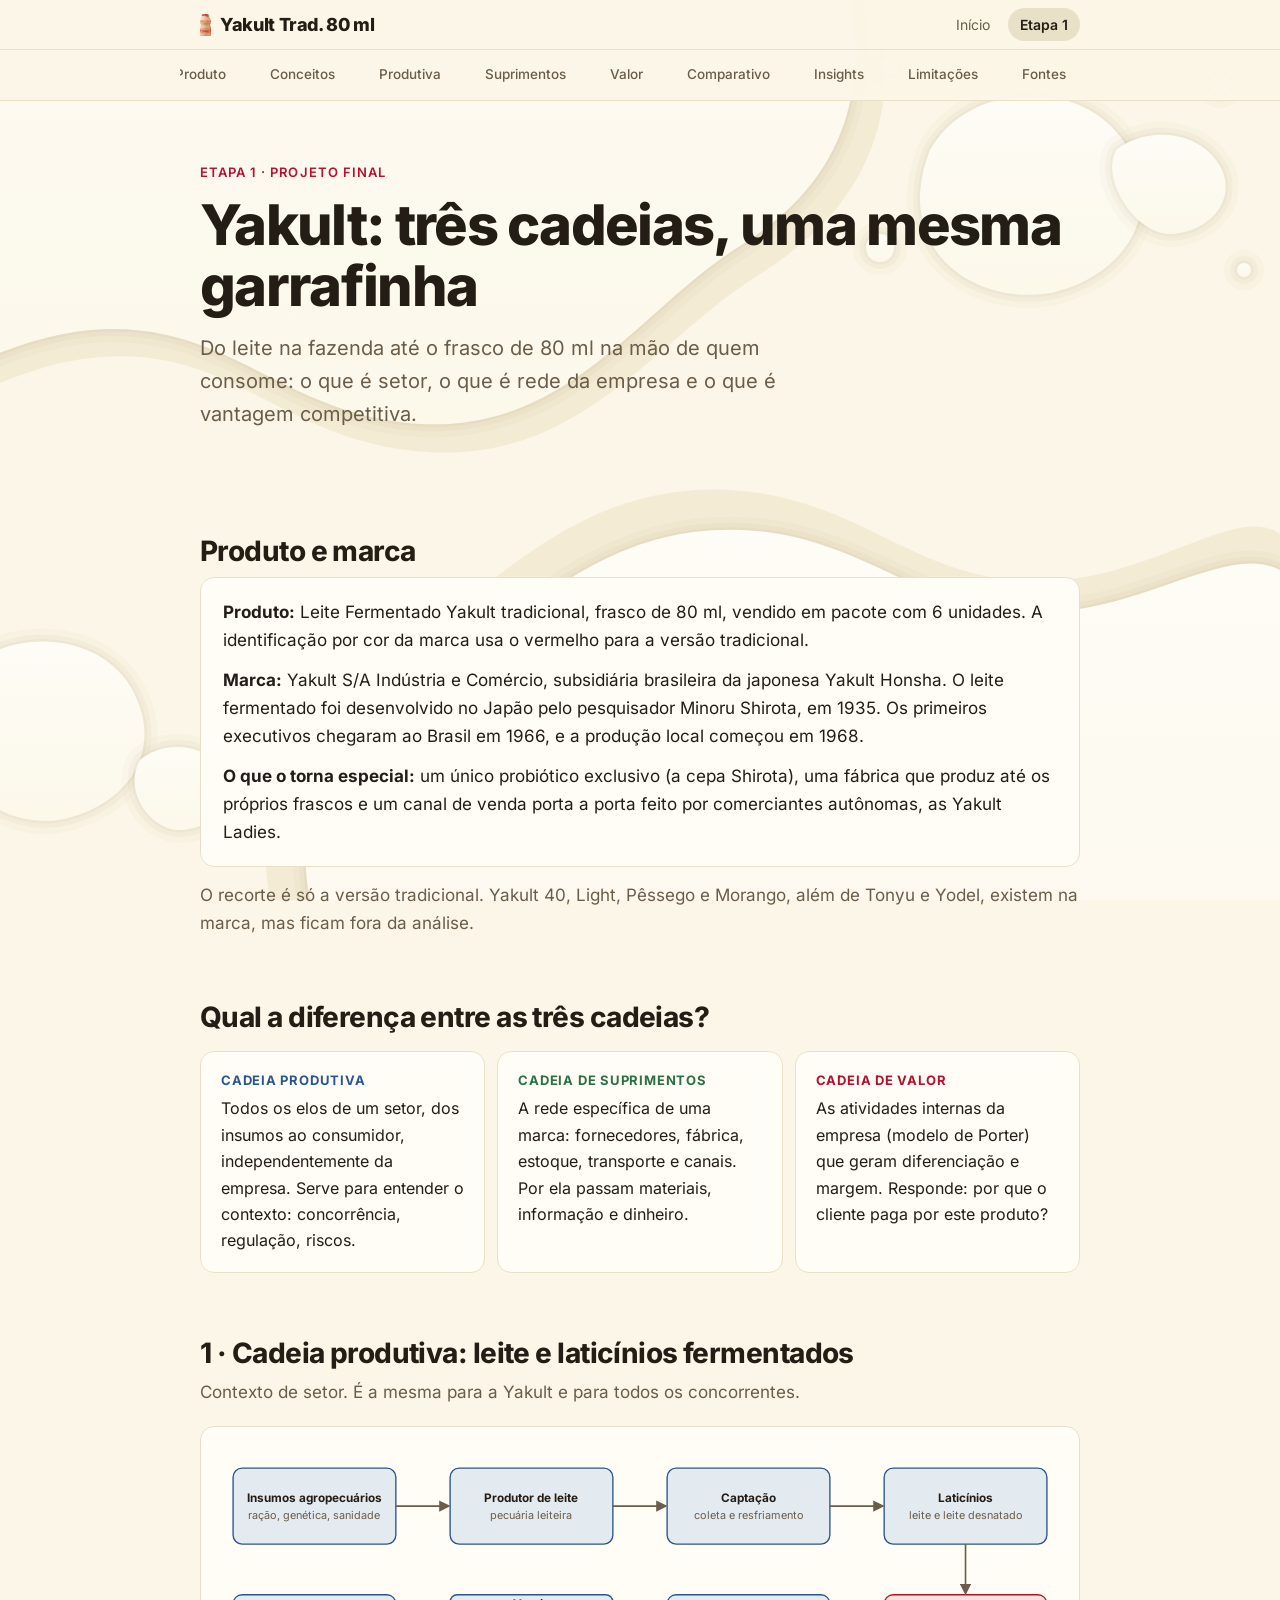
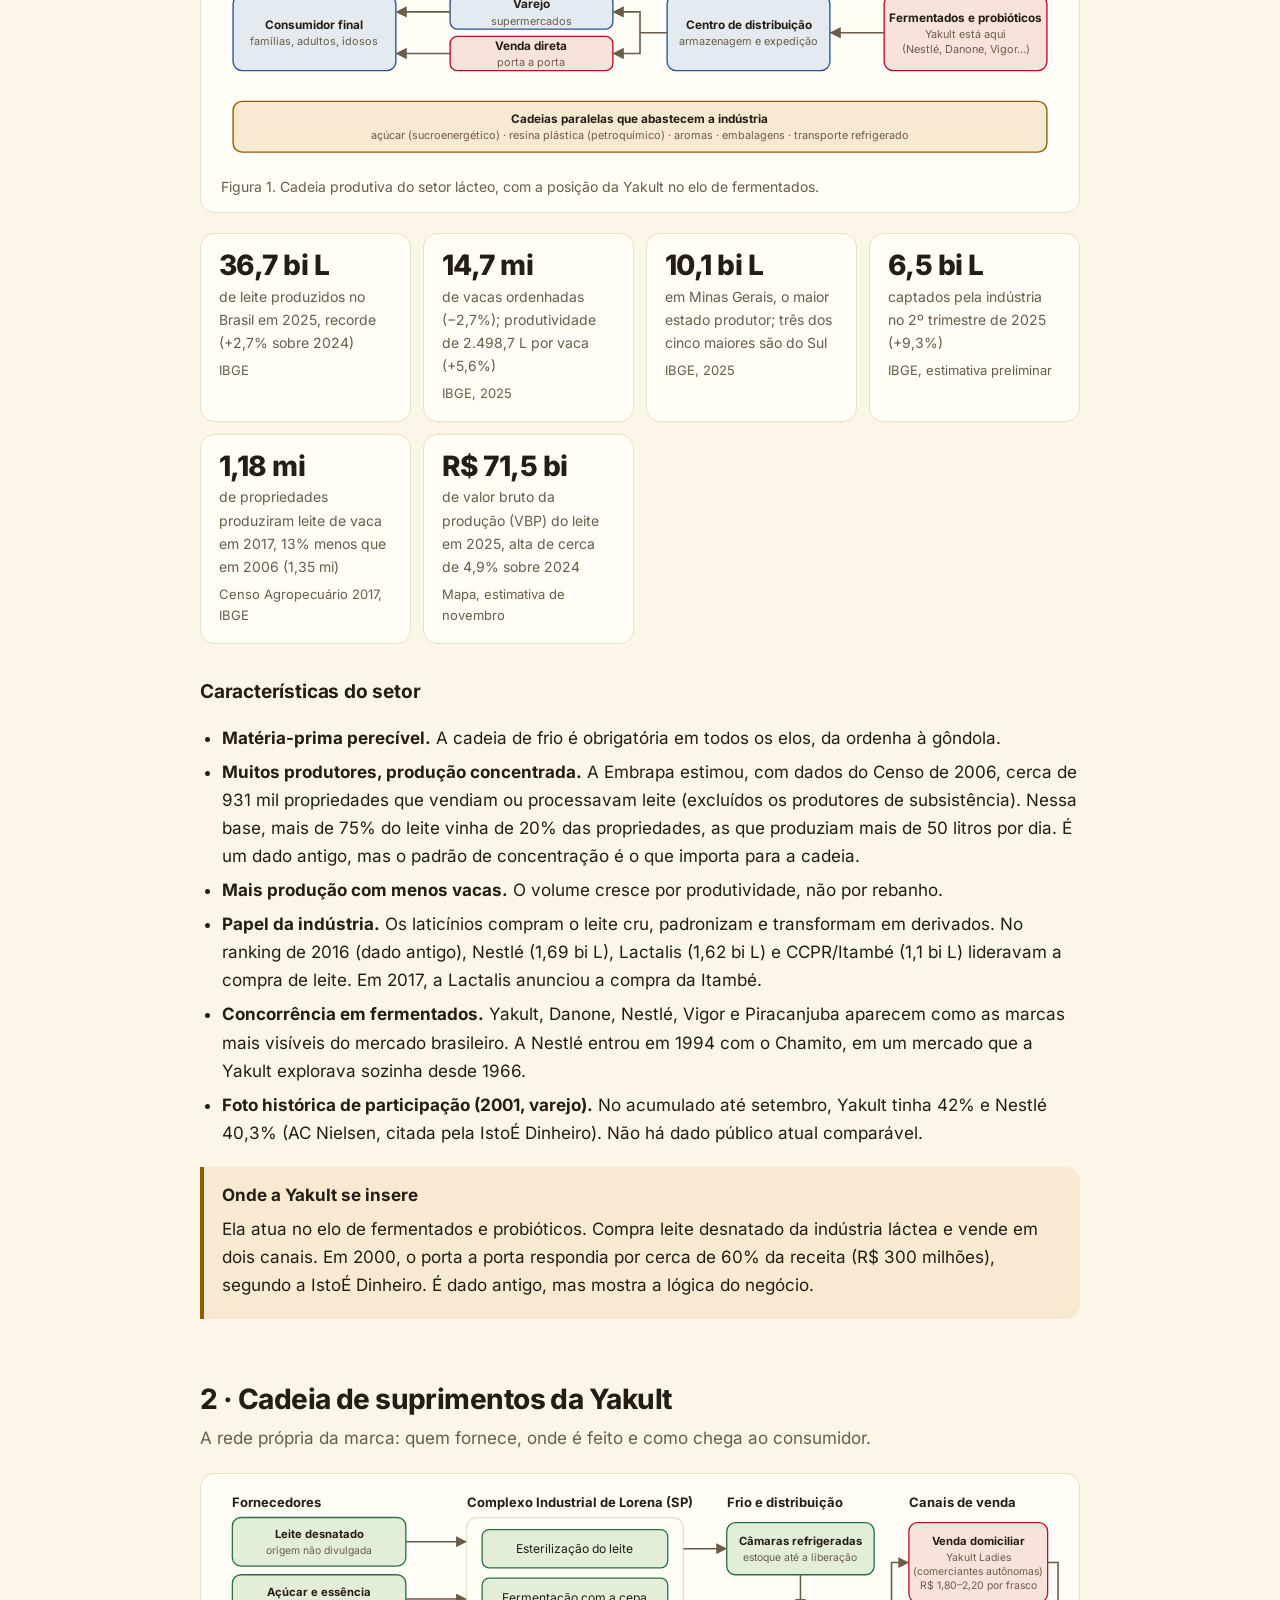
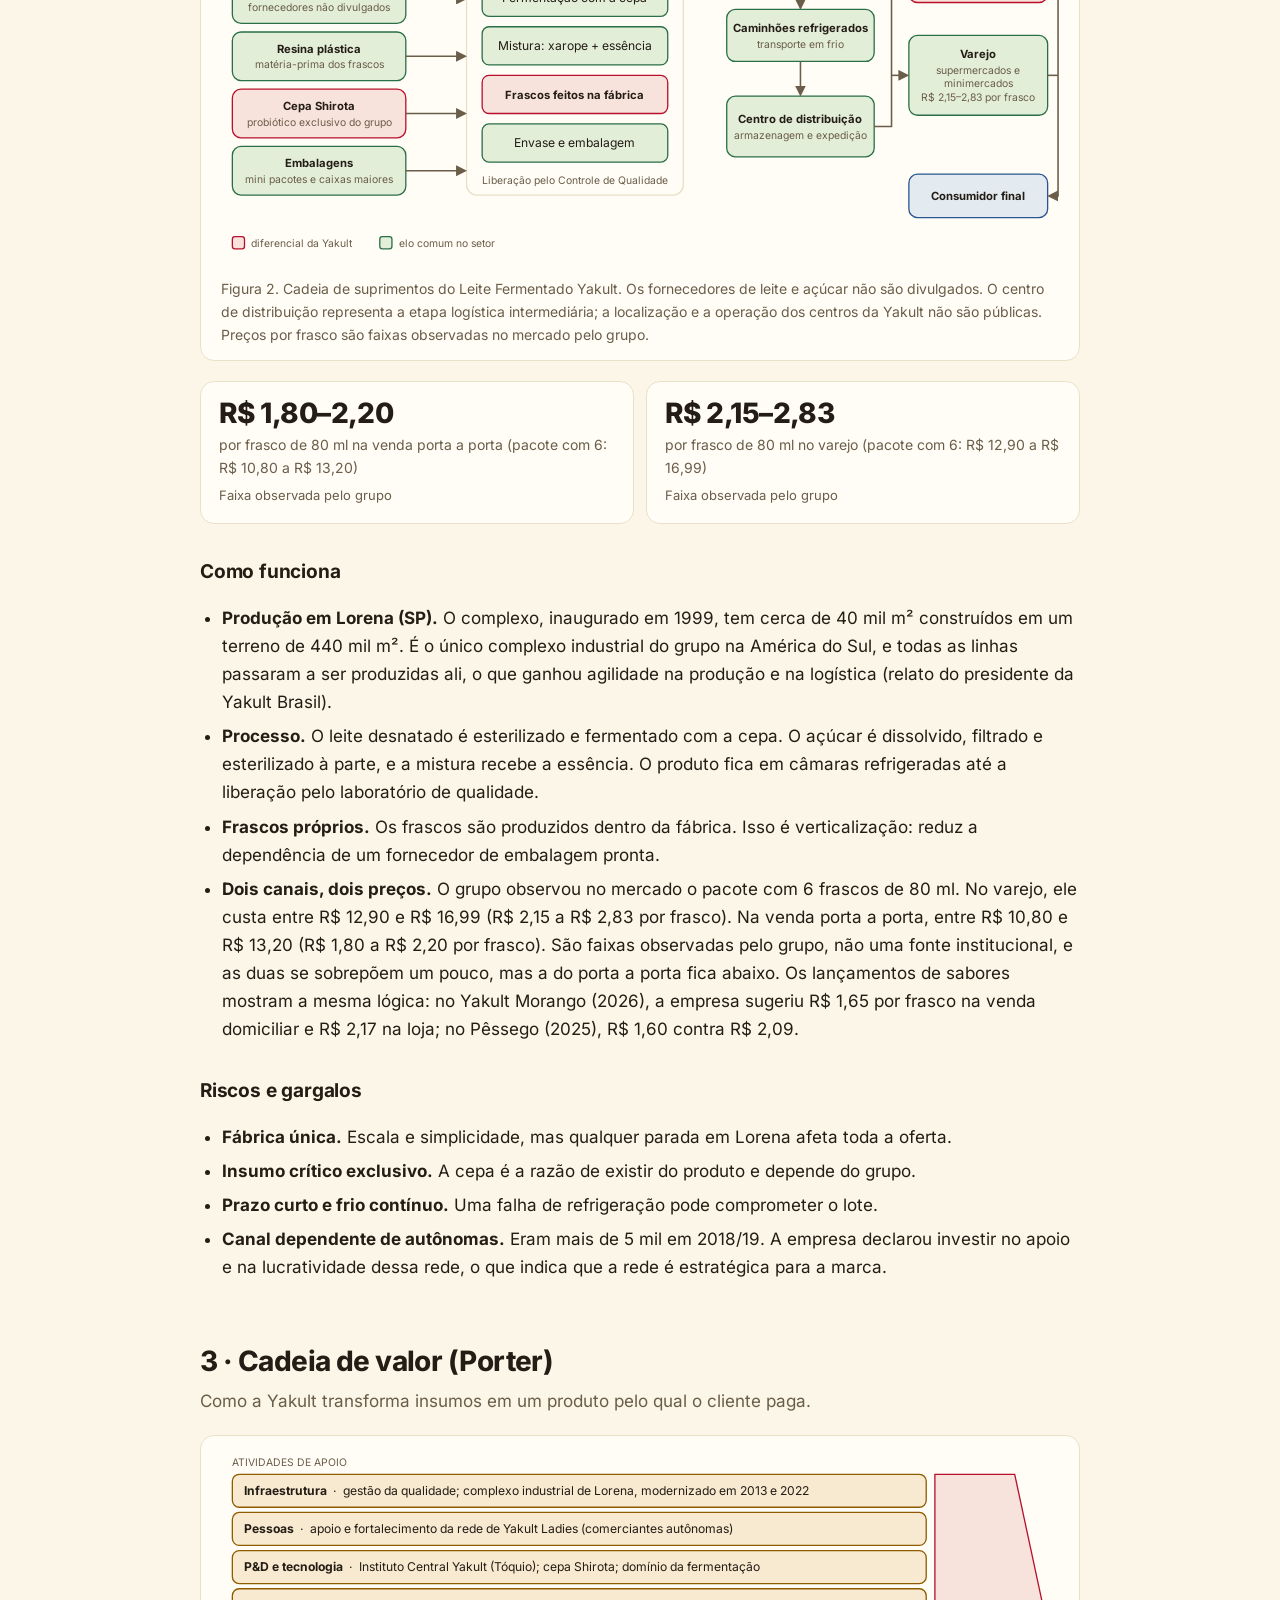
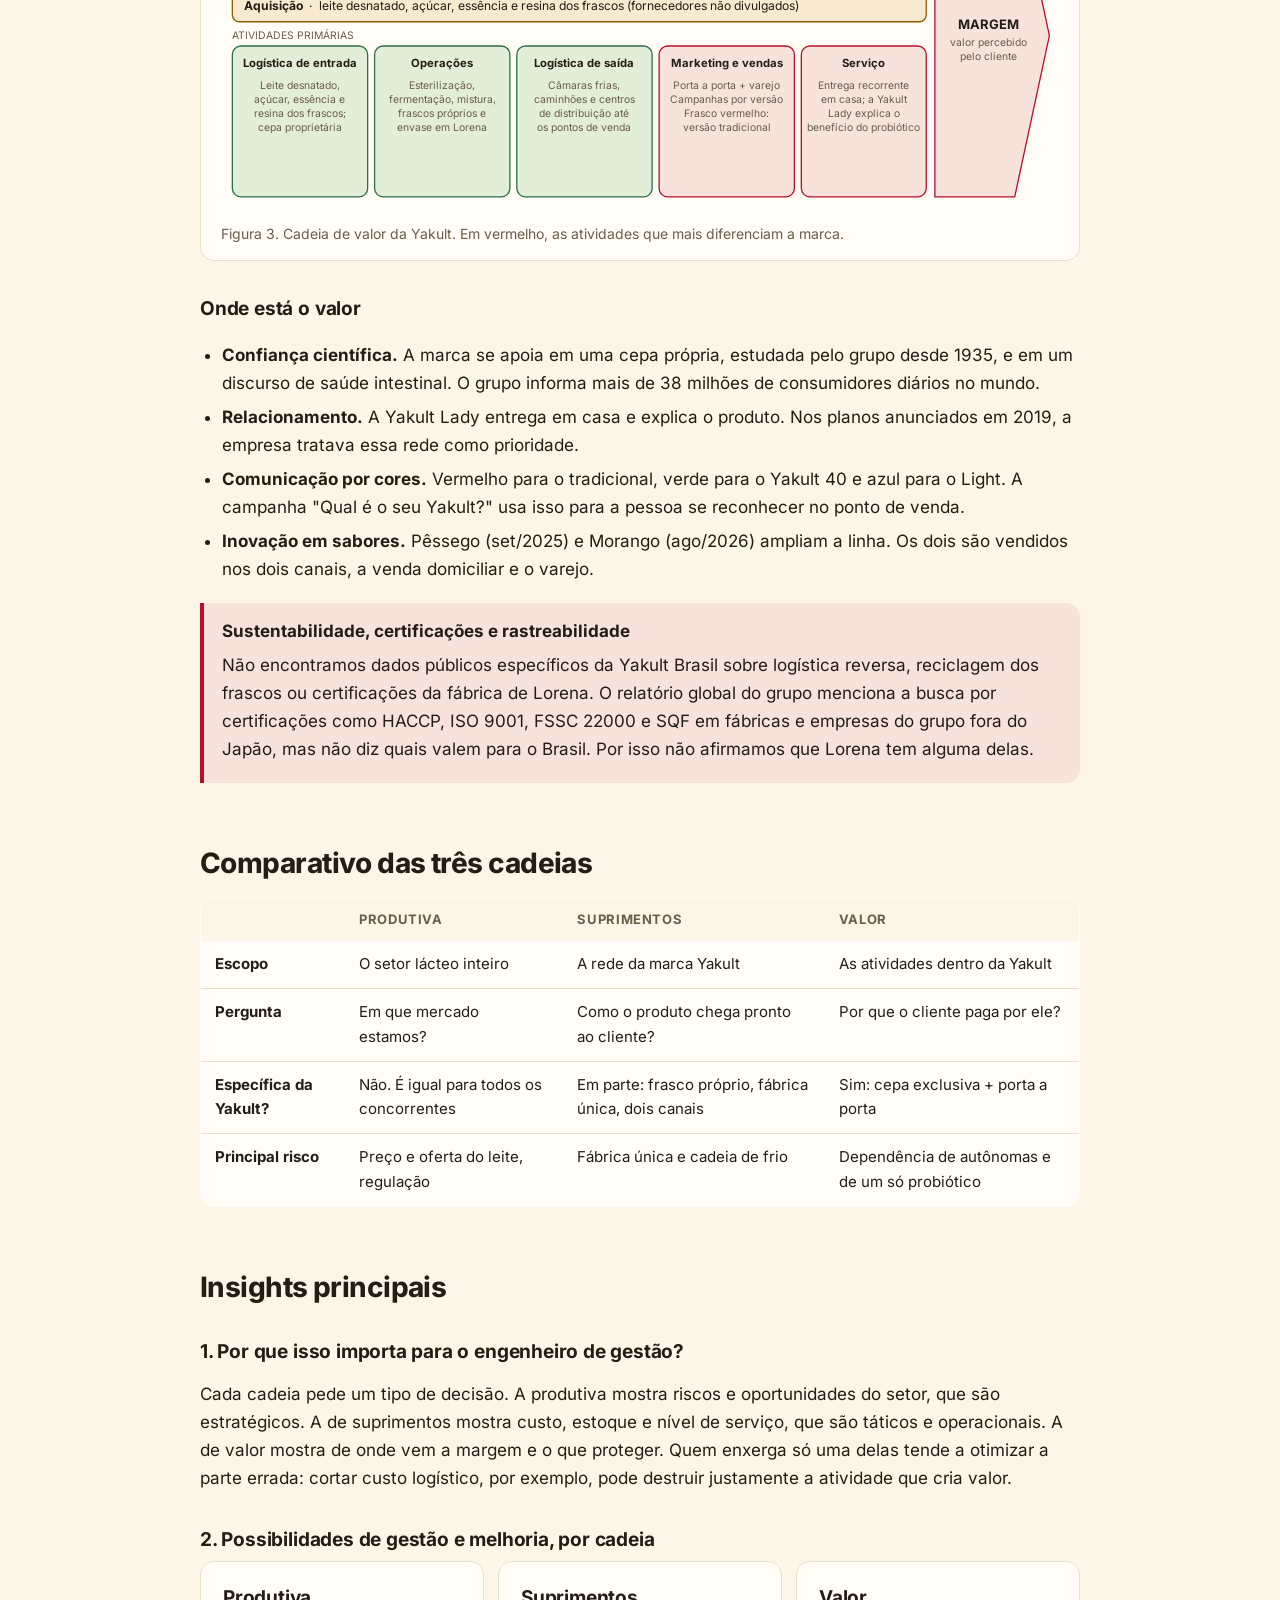
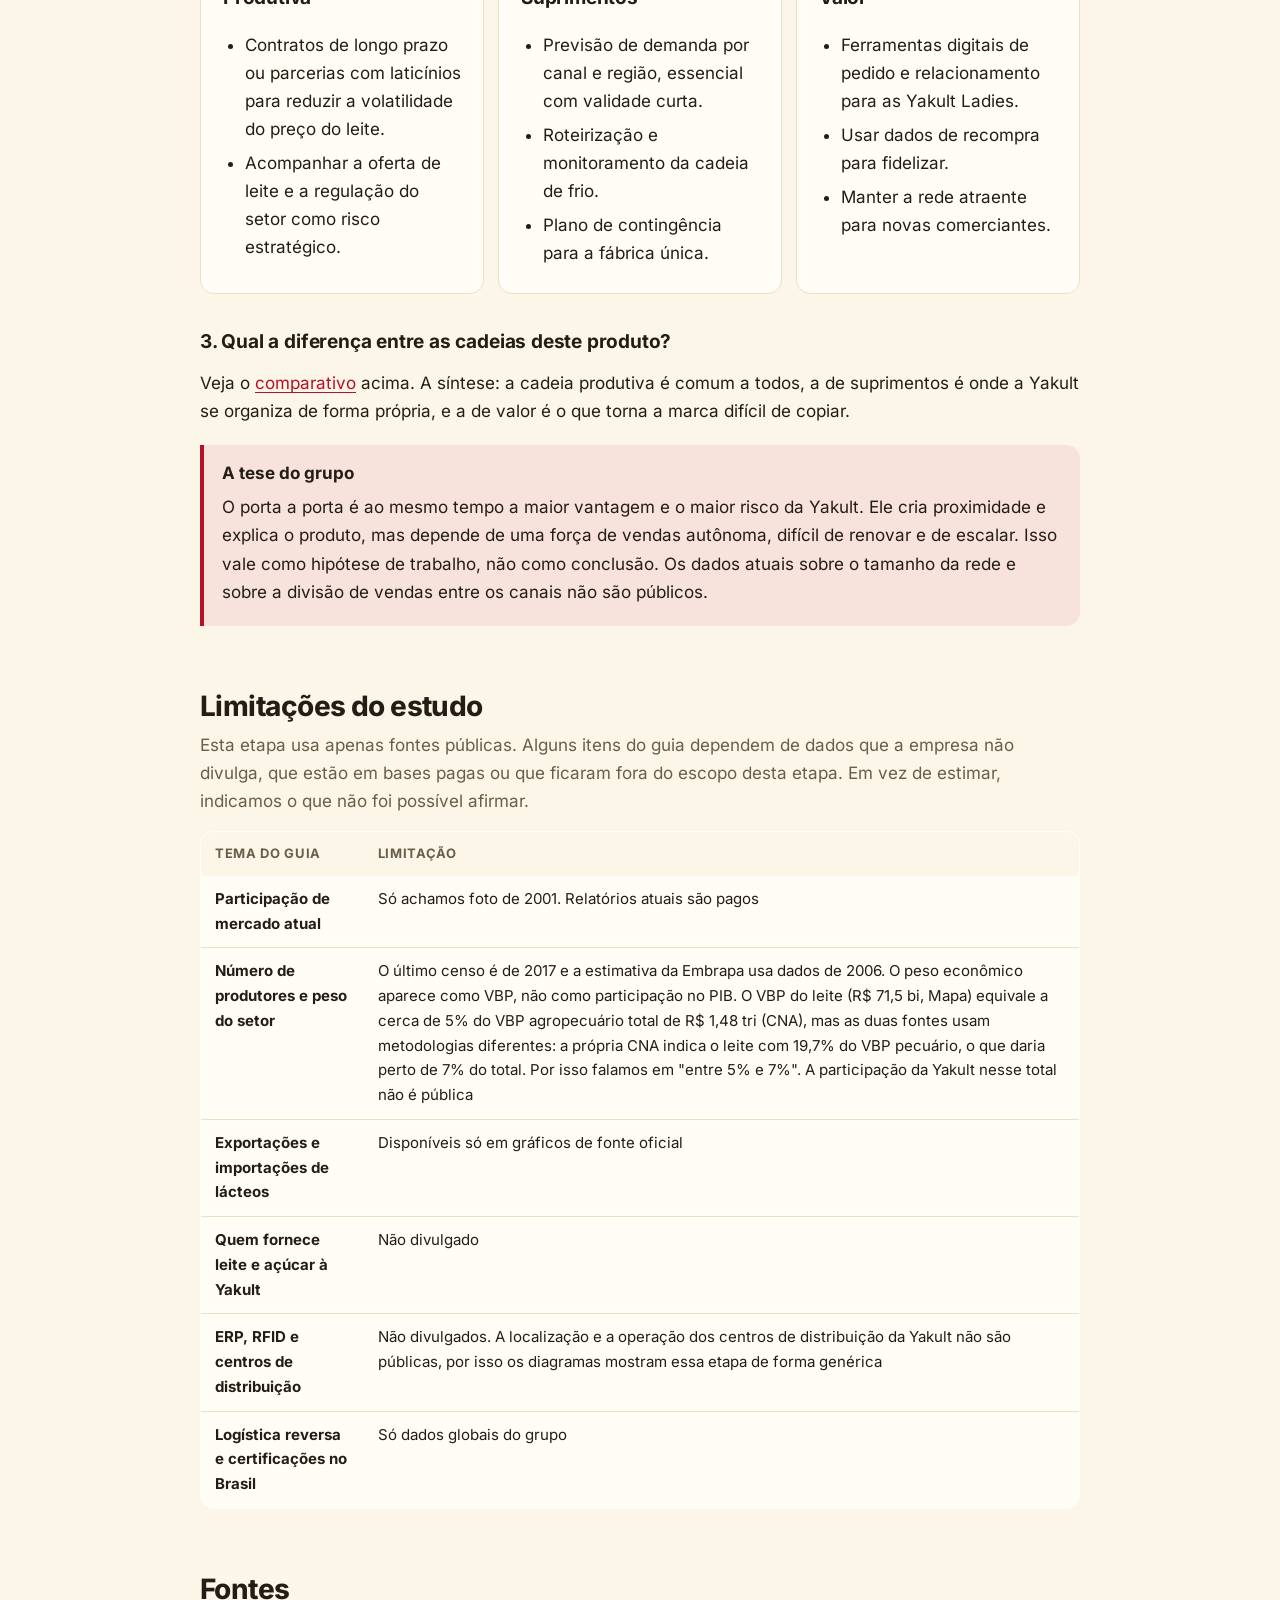
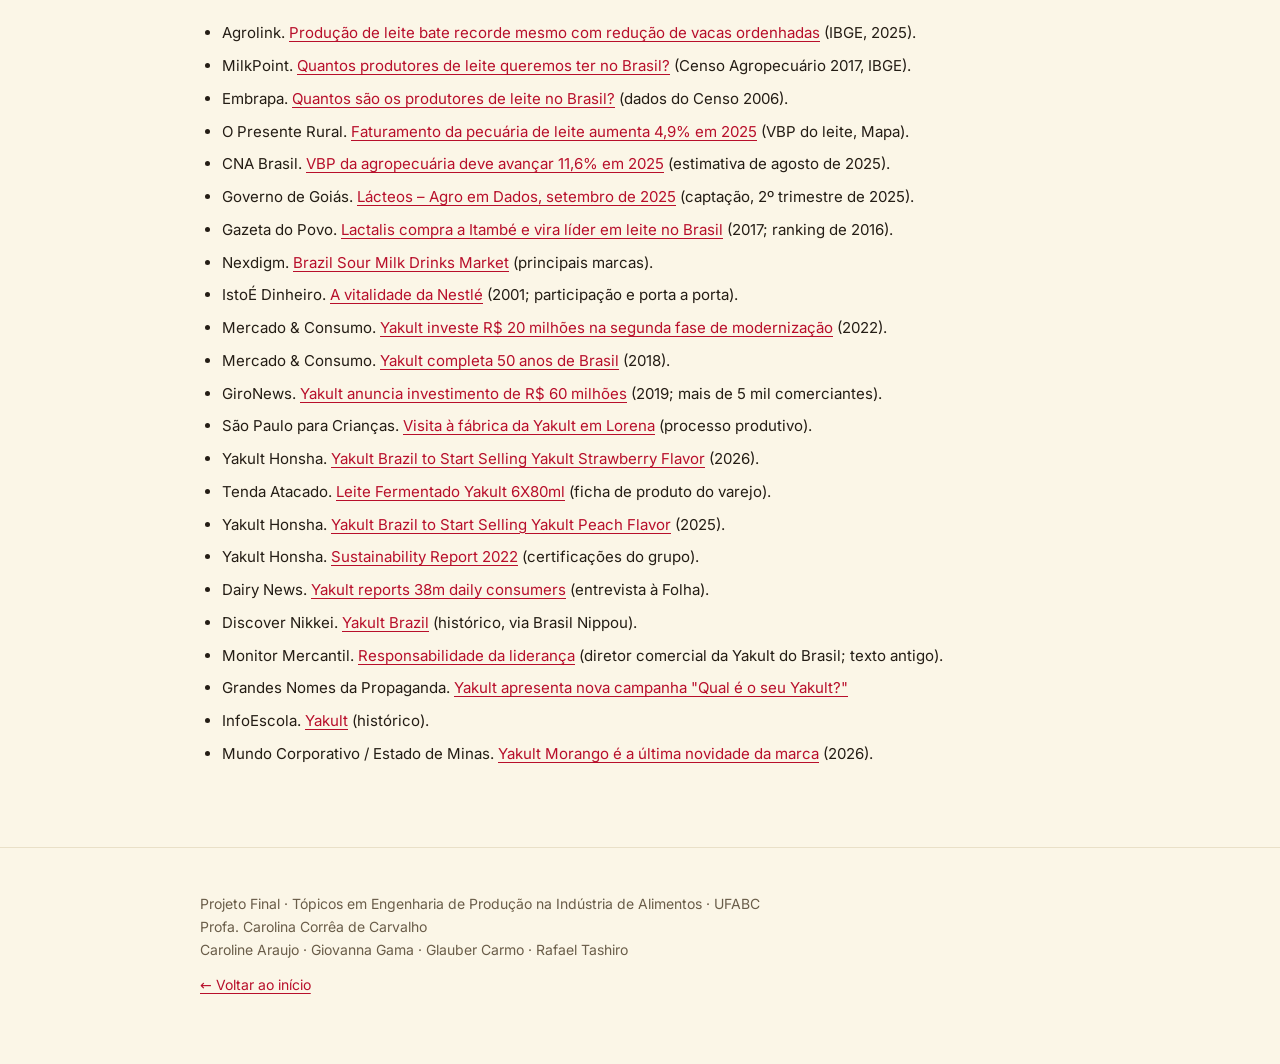
==== etapa-1.html @ 161f4edb "Cabeçalho do celular: desliza ao esconder e mostrar (sticky fixo + transform por classe) O JS só tro" ====
<!doctype html>
<html lang="pt-BR">
<head>
  <meta charset="utf-8">
  <meta name="viewport" content="width=device-width, initial-scale=1">
  <title>Etapa 1 · Yakult - Tópicos em Eng. Prod. Ind. Alimentos</title>
  <meta name="description" content="Etapa 1 do projeto final: cadeia produtiva, cadeia de suprimentos e cadeia de valor do Leite Fermentado Yakult.">
  <meta name="theme-color" content="#fbf6e7">
  <meta property="og:type" content="website">
  <meta property="og:locale" content="pt_BR">
  <meta property="og:title" content="Etapa 1 · Yakult - Tópicos em Eng. Prod. Ind. Alimentos">
  <meta property="og:description" content="Etapa 1 do projeto final: cadeia produtiva, cadeia de suprimentos e cadeia de valor do Leite Fermentado Yakult.">
  <link rel="icon" type="image/png" href="assets/favicon.png">
  <link rel="apple-touch-icon" href="assets/apple-touch-icon.png">
  <link rel="preload" href="assets/fonts/inter-latin-wght-normal.woff2" as="font" type="font/woff2" crossorigin>
  <link rel="stylesheet" href="assets/style.css">
</head>
<body>
<a class="skip" href="#main">Pular para o conteúdo</a>

<div class="milk-bg milk-bg--soft" aria-hidden="true">
  <svg width="0" height="0" style="position:absolute" aria-hidden="true" focusable="false">
    <defs>
      <linearGradient id="milk-grad" x1="0" y1="0" x2="0" y2="1">
        <stop offset="0" class="milk-stop-a"/>
        <stop offset="1" class="milk-stop-b"/>
      </linearGradient>
    </defs>
  </svg>
  <svg class="milk-layer" data-ay="26" data-ax="18" data-per="520" data-ph="0.0" viewBox="0 0 1440 900" preserveAspectRatio="xMaxYMid slice" xmlns="http://www.w3.org/2000/svg" focusable="false">
    <path class="milk-back" d="M-300 -300 H1040 V0 C1064 130 1016 214 920 274 C816 338 744 462 586 452 C440 442 392 342 252 358 C152 367 74 446 0 410 L-300 410 Z"/>
  </svg>
  <svg class="milk-layer" data-ay="40" data-ax="30" data-per="430" data-ph="1.1" viewBox="0 0 1440 900" preserveAspectRatio="xMaxYMid slice" xmlns="http://www.w3.org/2000/svg" focusable="false">
    <path class="milk-glow g1" d="M-300 -300 H1010 V0 C1030 110 990 190 900 246 C800 308 730 432 580 424 C440 416 390 318 250 330 C150 339 70 412 0 380 L-300 380 Z"/>
    <path class="milk-glow g2" d="M-300 -300 H1010 V0 C1030 110 990 190 900 246 C800 308 730 432 580 424 C440 416 390 318 250 330 C150 339 70 412 0 380 L-300 380 Z"/>
    <path class="milk-glow g3" d="M-300 -300 H1010 V0 C1030 110 990 190 900 246 C800 308 730 432 580 424 C440 416 390 318 250 330 C150 339 70 412 0 380 L-300 380 Z"/>
    <path class="milk-front" d="M-300 -300 H1010 V0 C1030 110 990 190 900 246 C800 308 730 432 580 424 C440 416 390 318 250 330 C150 339 70 412 0 380 L-300 380 Z"/>
  </svg>
  <svg class="milk-layer" data-ay="70" data-ax="50" data-per="340" data-ph="2.2" viewBox="0 0 1440 900" preserveAspectRatio="xMaxYMid slice" xmlns="http://www.w3.org/2000/svg" focusable="false">
    <path class="milk-glow g1" d="M1090 150 C1128 82 1240 76 1284 142 C1324 202 1294 268 1222 290 C1148 312 1048 258 1090 150 Z"/>
    <path class="milk-glow g2" d="M1090 150 C1128 82 1240 76 1284 142 C1324 202 1294 268 1222 290 C1148 312 1048 258 1090 150 Z"/>
    <path class="milk-glow g3" d="M1090 150 C1128 82 1240 76 1284 142 C1324 202 1294 268 1222 290 C1148 312 1048 258 1090 150 Z"/>
    <path class="milk-front" d="M1090 150 C1128 82 1240 76 1284 142 C1324 202 1294 268 1222 290 C1148 312 1048 258 1090 150 Z"/>
  </svg>
  <svg class="milk-layer" data-ay="100" data-ax="70" data-per="280" data-ph="0.7" viewBox="0 0 1440 900" preserveAspectRatio="xMaxYMid slice" xmlns="http://www.w3.org/2000/svg" focusable="false">
    <path class="milk-glow g1" d="M1276 150 C1310 124 1364 132 1382 170 C1396 202 1368 232 1332 234 C1298 236 1260 182 1276 150 Z"/>
    <path class="milk-glow g2" d="M1276 150 C1310 124 1364 132 1382 170 C1396 202 1368 232 1332 234 C1298 236 1260 182 1276 150 Z"/>
    <path class="milk-glow g3" d="M1276 150 C1310 124 1364 132 1382 170 C1396 202 1368 232 1332 234 C1298 236 1260 182 1276 150 Z"/>
    <path class="milk-front" d="M1276 150 C1310 124 1364 132 1382 170 C1396 202 1368 232 1332 234 C1298 236 1260 182 1276 150 Z"/>
    <circle class="milk-glow g1" cx="1050" cy="66" r="9"/>
    <circle class="milk-glow g2" cx="1050" cy="66" r="9"/>
    <circle class="milk-glow g3" cx="1050" cy="66" r="9"/>
    <circle class="milk-front" cx="1050" cy="66" r="9"/>
    <circle class="milk-glow g1" cx="1040" cy="248" r="14"/>
    <circle class="milk-glow g2" cx="1040" cy="248" r="14"/>
    <circle class="milk-glow g3" cx="1040" cy="248" r="14"/>
    <circle class="milk-front" cx="1040" cy="248" r="14"/>
    <circle class="milk-glow g1" cx="1380" cy="84" r="11"/>
    <circle class="milk-glow g2" cx="1380" cy="84" r="11"/>
    <circle class="milk-glow g3" cx="1380" cy="84" r="11"/>
    <circle class="milk-front" cx="1380" cy="84" r="11"/>
    <circle class="milk-glow g1" cx="1230" cy="40" r="6"/>
    <circle class="milk-glow g2" cx="1230" cy="40" r="6"/>
    <circle class="milk-glow g3" cx="1230" cy="40" r="6"/>
    <circle class="milk-front" cx="1230" cy="40" r="6"/>
    <circle class="milk-glow g1" cx="1404" cy="270" r="7"/>
    <circle class="milk-glow g2" cx="1404" cy="270" r="7"/>
    <circle class="milk-glow g3" cx="1404" cy="270" r="7"/>
    <circle class="milk-front" cx="1404" cy="270" r="7"/>
  </svg>
  <svg class="milk-layer" data-ay="30" data-ax="24" data-per="560" data-ph="3.4" viewBox="0 0 1440 900" preserveAspectRatio="xMaxYMid slice" xmlns="http://www.w3.org/2000/svg" focusable="false">
    <path class="milk-back" d="M1800 1250 H430 V900 C410 790 460 704 550 654 C650 596 730 482 890 490 C1030 498 1080 592 1220 580 C1320 572 1400 504 1440 534 L1800 534 Z"/>
  </svg>
  <svg class="milk-layer" data-ay="46" data-ax="36" data-per="450" data-ph="4.2" viewBox="0 0 1440 900" preserveAspectRatio="xMaxYMid slice" xmlns="http://www.w3.org/2000/svg" focusable="false">
    <path class="milk-glow g1" d="M1800 1250 H470 V900 C450 800 498 726 584 680 C678 628 754 524 902 530 C1032 536 1084 622 1216 612 C1314 604 1390 544 1440 570 L1800 570 Z"/>
    <path class="milk-glow g2" d="M1800 1250 H470 V900 C450 800 498 726 584 680 C678 628 754 524 902 530 C1032 536 1084 622 1216 612 C1314 604 1390 544 1440 570 L1800 570 Z"/>
    <path class="milk-glow g3" d="M1800 1250 H470 V900 C450 800 498 726 584 680 C678 628 754 524 902 530 C1032 536 1084 622 1216 612 C1314 604 1390 544 1440 570 L1800 570 Z"/>
    <path class="milk-front" d="M1800 1250 H470 V900 C450 800 498 726 584 680 C678 628 754 524 902 530 C1032 536 1084 622 1216 612 C1314 604 1390 544 1440 570 L1800 570 Z"/>
  </svg>
  <svg class="milk-layer" data-ay="90" data-ax="60" data-per="300" data-ph="5.1" viewBox="0 0 1440 900" preserveAspectRatio="xMaxYMid slice" xmlns="http://www.w3.org/2000/svg" focusable="false">
    <path class="milk-glow g1" d="M110 690 C146 628 252 624 290 686 C324 742 296 800 228 818 C158 836 76 766 110 690 Z"/>
    <path class="milk-glow g2" d="M110 690 C146 628 252 624 290 686 C324 742 296 800 228 818 C158 836 76 766 110 690 Z"/>
    <path class="milk-glow g3" d="M110 690 C146 628 252 624 290 686 C324 742 296 800 228 818 C158 836 76 766 110 690 Z"/>
    <path class="milk-front" d="M110 690 C146 628 252 624 290 686 C324 742 296 800 228 818 C158 836 76 766 110 690 Z"/>
    <path class="milk-glow g1" d="M300 760 C326 738 372 744 386 776 C396 804 372 828 342 830 C312 832 282 792 300 760 Z"/>
    <path class="milk-glow g2" d="M300 760 C326 738 372 744 386 776 C396 804 372 828 342 830 C312 832 282 792 300 760 Z"/>
    <path class="milk-glow g3" d="M300 760 C326 738 372 744 386 776 C396 804 372 828 342 830 C312 832 282 792 300 760 Z"/>
    <path class="milk-front" d="M300 760 C326 738 372 744 386 776 C396 804 372 828 342 830 C312 832 282 792 300 760 Z"/>
    <circle class="milk-glow g1" cx="470" cy="700" r="10"/>
    <circle class="milk-glow g2" cx="470" cy="700" r="10"/>
    <circle class="milk-glow g3" cx="470" cy="700" r="10"/>
    <circle class="milk-front" cx="470" cy="700" r="10"/>
    <circle class="milk-glow g1" cx="90" cy="610" r="7"/>
    <circle class="milk-glow g2" cx="90" cy="610" r="7"/>
    <circle class="milk-glow g3" cx="90" cy="610" r="7"/>
    <circle class="milk-front" cx="90" cy="610" r="7"/>
    <circle class="milk-glow g1" cx="420" cy="840" r="12"/>
    <circle class="milk-glow g2" cx="420" cy="840" r="12"/>
    <circle class="milk-glow g3" cx="420" cy="840" r="12"/>
    <circle class="milk-front" cx="420" cy="840" r="12"/>
  </svg>
</div>


<header class="topbar">
  <div class="wrap">
    <a class="brand" href="index.html"><img class="brand-icon" src="assets/yakult-frasco.webp" width="11" height="22" alt="" decoding="async"><span class="brand-name">Yakult Trad. 80&nbsp;ml</span></a>
    <nav class="nav" aria-label="Principal">
      <a href="index.html">Início</a>
      <a href="etapa-1.html" aria-current="page">Etapa 1</a>
    </nav>
  </div>
  <nav class="tabs" aria-label="Seções da Etapa 1">
    <div class="wrap tabs-row">
      <a href="#produto">Produto</a>
      <a href="#conceitos">Conceitos</a>
      <a href="#produtiva">Produtiva</a>
      <a href="#suprimentos">Suprimentos</a>
      <a href="#valor">Valor</a>
      <a href="#diferenca">Comparativo</a>
      <a href="#insights">Insights</a>
      <a href="#limitacoes">Limitações</a>
      <a href="#fontes">Fontes</a>
    </div>
  </nav>
  <div class="progress" aria-hidden="true"><span id="progress-bar"></span></div>
</header>

<main class="wrap" id="main">

  <section class="hero">
    <span class="eyebrow">Etapa 1 · Projeto Final</span>
    <h1>Yakult: três cadeias, uma mesma garrafinha</h1>
    <p class="lede">Do leite na fazenda até o frasco de 80 ml na mão de quem consome: o que é setor, o que é rede da empresa e o que é vantagem competitiva.</p>
  </section>

  <!-- 1. Produto e marca -->
  <section id="produto">
    <h2>Produto e marca</h2>
    <div class="card">
      <p><strong>Produto:</strong> Leite Fermentado Yakult tradicional, frasco de 80 ml, vendido em pacote com 6 unidades. A identificação por cor da marca usa o vermelho para a versão tradicional.</p>
      <p><strong>Marca:</strong> Yakult S/A Indústria e Comércio, subsidiária brasileira da japonesa Yakult Honsha. O leite fermentado foi desenvolvido no Japão pelo pesquisador Minoru Shirota, em 1935. Os primeiros executivos chegaram ao Brasil em 1966, e a produção local começou em 1968.</p>
      <p><strong>O que o torna especial:</strong> um único probiótico exclusivo (a cepa Shirota), uma fábrica que produz até os próprios frascos e um canal de venda porta a porta feito por comerciantes autônomas, as Yakult Ladies.</p>
    </div>
    <p class="sub" style="margin-top:14px">O recorte é só a versão tradicional. Yakult 40, Light, Pêssego e Morango, além de Tonyu e Yodel, existem na marca, mas ficam fora da análise.</p>
  </section>

  <!-- 0. Conceitos -->
  <section id="conceitos">
    <h2>Qual a diferença entre as três cadeias?</h2>
    <div class="defs">
      <div class="def p">
        <b>Cadeia produtiva</b>
        <p>Todos os elos de um setor, dos insumos ao consumidor, independentemente da empresa. Serve para entender o contexto: concorrência, regulação, riscos.</p>
      </div>
      <div class="def s">
        <b>Cadeia de suprimentos</b>
        <p>A rede específica de uma marca: fornecedores, fábrica, estoque, transporte e canais. Por ela passam materiais, informação e dinheiro.</p>
      </div>
      <div class="def v">
        <b>Cadeia de valor</b>
        <p>As atividades internas da empresa (modelo de Porter) que geram diferenciação e margem. Responde: por que o cliente paga por este produto?</p>
      </div>
    </div>
  </section>

  <!-- 2. Produtiva -->
  <section id="produtiva">
    <h2>1 · Cadeia produtiva: leite e laticínios fermentados</h2>
    <p class="sub">Contexto de setor. É a mesma para a Yakult e para todos os concorrentes.</p>

    <figure class="diagram" data-fig="fig1">
      <div class="dg-wide"></div>
      <div class="dg-narrow"></div>
      <noscript><p class="sub">O diagrama precisa de JavaScript. Os mesmos elos estão descritos no texto desta seção.</p></noscript>
      <figcaption>Figura 1. Cadeia produtiva do setor lácteo, com a posição da Yakult no elo de fermentados.</figcaption>
    </figure>

    <div class="facts">
      <div class="fact"><div class="n">36,7 bi L</div><div class="l">de leite produzidos no Brasil em 2025, recorde (+2,7% sobre 2024)</div><div class="y">IBGE</div></div>
      <div class="fact"><div class="n">14,7 mi</div><div class="l">de vacas ordenhadas (−2,7%); produtividade de 2.498,7 L por vaca (+5,6%)</div><div class="y">IBGE, 2025</div></div>
      <div class="fact"><div class="n">10,1 bi L</div><div class="l">em Minas Gerais, o maior estado produtor; três dos cinco maiores são do Sul</div><div class="y">IBGE, 2025</div></div>
      <div class="fact"><div class="n">6,5 bi L</div><div class="l">captados pela indústria no 2º trimestre de 2025 (+9,3%)</div><div class="y">IBGE, estimativa preliminar</div></div>
      <div class="fact"><div class="n">1,18 mi</div><div class="l">de propriedades produziram leite de vaca em 2017, 13% menos que em 2006 (1,35 mi)</div><div class="y">Censo Agropecuário 2017, IBGE</div></div>
      <div class="fact"><div class="n">R$ 71,5 bi</div><div class="l">de valor bruto da produção (VBP) do leite em 2025, alta de cerca de 4,9% sobre 2024</div><div class="y">Mapa, estimativa de novembro</div></div>
    </div>

    <h3>Características do setor</h3>
    <ul>
      <li><strong>Matéria-prima perecível.</strong> A cadeia de frio é obrigatória em todos os elos, da ordenha à gôndola.</li>
      <li><strong>Muitos produtores, produção concentrada.</strong> A Embrapa estimou, com dados do Censo de 2006, cerca de 931 mil propriedades que vendiam ou processavam leite (excluídos os produtores de subsistência). Nessa base, mais de 75% do leite vinha de 20% das propriedades, as que produziam mais de 50 litros por dia. É um dado antigo, mas o padrão de concentração é o que importa para a cadeia.</li>
      <li><strong>Mais produção com menos vacas.</strong> O volume cresce por produtividade, não por rebanho.</li>
      <li><strong>Papel da indústria.</strong> Os laticínios compram o leite cru, padronizam e transformam em derivados. No ranking de 2016 (dado antigo), Nestlé (1,69 bi L), Lactalis (1,62 bi L) e CCPR/Itambé (1,1 bi L) lideravam a compra de leite. Em 2017, a Lactalis anunciou a compra da Itambé.</li>
      <li><strong>Concorrência em fermentados.</strong> Yakult, Danone, Nestlé, Vigor e Piracanjuba aparecem como as marcas mais visíveis do mercado brasileiro. A Nestlé entrou em 1994 com o Chamito, em um mercado que a Yakult explorava sozinha desde 1966.</li>
      <li><strong>Foto histórica de participação (2001, varejo).</strong> No acumulado até setembro, Yakult tinha 42% e Nestlé 40,3% (AC Nielsen, citada pela IstoÉ Dinheiro). Não há dado público atual comparável.</li>
    </ul>

    <div class="callout">
      <strong>Onde a Yakult se insere</strong>
      <p>Ela atua no elo de fermentados e probióticos. Compra leite desnatado da indústria láctea e vende em dois canais. Em 2000, o porta a porta respondia por cerca de 60% da receita (R$ 300 milhões), segundo a IstoÉ Dinheiro. É dado antigo, mas mostra a lógica do negócio.</p>
    </div>
  </section>

  <!-- 3. Suprimentos -->
  <section id="suprimentos">
    <h2>2 · Cadeia de suprimentos da Yakult</h2>
    <p class="sub">A rede própria da marca: quem fornece, onde é feito e como chega ao consumidor.</p>

    <figure class="diagram" data-fig="fig2">
      <div class="dg-wide"></div>
      <div class="dg-narrow"></div>
      <noscript><p class="sub">O diagrama precisa de JavaScript. Os mesmos elos estão descritos no texto desta seção.</p></noscript>
      <figcaption>Figura 2. Cadeia de suprimentos do Leite Fermentado Yakult. Os fornecedores de leite e açúcar não são divulgados. O centro de distribuição representa a etapa logística intermediária; a localização e a operação dos centros da Yakult não são públicas. Preços por frasco são faixas observadas no mercado pelo grupo.</figcaption>
    </figure>

    <div class="facts">
      <div class="fact"><div class="n">R$ 1,80–2,20</div><div class="l">por frasco de 80 ml na venda porta a porta (pacote com 6: R$ 10,80 a R$ 13,20)</div><div class="y">Faixa observada pelo grupo</div></div>
      <div class="fact"><div class="n">R$ 2,15–2,83</div><div class="l">por frasco de 80 ml no varejo (pacote com 6: R$ 12,90 a R$ 16,99)</div><div class="y">Faixa observada pelo grupo</div></div>
    </div>

    <h3>Como funciona</h3>
    <ul>
      <li><strong>Produção em Lorena (SP).</strong> O complexo, inaugurado em 1999, tem cerca de 40 mil m² construídos em um terreno de 440 mil m². É o único complexo industrial do grupo na América do Sul, e todas as linhas passaram a ser produzidas ali, o que ganhou agilidade na produção e na logística (relato do presidente da Yakult Brasil).</li>
      <li><strong>Processo.</strong> O leite desnatado é esterilizado e fermentado com a cepa. O açúcar é dissolvido, filtrado e esterilizado à parte, e a mistura recebe a essência. O produto fica em câmaras refrigeradas até a liberação pelo laboratório de qualidade.</li>
      <li><strong>Frascos próprios.</strong> Os frascos são produzidos dentro da fábrica. Isso é verticalização: reduz a dependência de um fornecedor de embalagem pronta.</li>
      <li><strong>Dois canais, dois preços.</strong> O grupo observou no mercado o pacote com 6 frascos de 80 ml. No varejo, ele custa entre R$ 12,90 e R$ 16,99 (R$ 2,15 a R$ 2,83 por frasco). Na venda porta a porta, entre R$ 10,80 e R$ 13,20 (R$ 1,80 a R$ 2,20 por frasco). São faixas observadas pelo grupo, não uma fonte institucional, e as duas se sobrepõem um pouco, mas a do porta a porta fica abaixo. Os lançamentos de sabores mostram a mesma lógica: no Yakult Morango (2026), a empresa sugeriu R$ 1,65 por frasco na venda domiciliar e R$ 2,17 na loja; no Pêssego (2025), R$ 1,60 contra R$ 2,09.</li>
    </ul>

    <h3>Riscos e gargalos</h3>
    <ul>
      <li><strong>Fábrica única.</strong> Escala e simplicidade, mas qualquer parada em Lorena afeta toda a oferta.</li>
      <li><strong>Insumo crítico exclusivo.</strong> A cepa é a razão de existir do produto e depende do grupo.</li>
      <li><strong>Prazo curto e frio contínuo.</strong> Uma falha de refrigeração pode comprometer o lote.</li>
      <li><strong>Canal dependente de autônomas.</strong> Eram mais de 5 mil em 2018/19. A empresa declarou investir no apoio e na lucratividade dessa rede, o que indica que a rede é estratégica para a marca.</li>
    </ul>
  </section>

  <!-- 4. Valor -->
  <section id="valor">
    <h2>3 · Cadeia de valor (Porter)</h2>
    <p class="sub">Como a Yakult transforma insumos em um produto pelo qual o cliente paga.</p>

    <figure class="diagram" data-fig="fig3">
      <div class="dg-wide"></div>
      <div class="dg-narrow"></div>
      <noscript><p class="sub">O diagrama precisa de JavaScript. Os mesmos elos estão descritos no texto desta seção.</p></noscript>
      <figcaption>Figura 3. Cadeia de valor da Yakult. Em vermelho, as atividades que mais diferenciam a marca.</figcaption>
    </figure>

    <h3>Onde está o valor</h3>
    <ul>
      <li><strong>Confiança científica.</strong> A marca se apoia em uma cepa própria, estudada pelo grupo desde 1935, e em um discurso de saúde intestinal. O grupo informa mais de 38 milhões de consumidores diários no mundo.</li>
      <li><strong>Relacionamento.</strong> A Yakult Lady entrega em casa e explica o produto. Nos planos anunciados em 2019, a empresa tratava essa rede como prioridade.</li>
      <li><strong>Comunicação por cores.</strong> Vermelho para o tradicional, verde para o Yakult 40 e azul para o Light. A campanha "Qual é o seu Yakult?" usa isso para a pessoa se reconhecer no ponto de venda.</li>
      <li><strong>Inovação em sabores.</strong> Pêssego (set/2025) e Morango (ago/2026) ampliam a linha. Os dois são vendidos nos dois canais, a venda domiciliar e o varejo.</li>
    </ul>

    <div class="callout red">
      <strong>Sustentabilidade, certificações e rastreabilidade</strong>
      <p>Não encontramos dados públicos específicos da Yakult Brasil sobre logística reversa, reciclagem dos frascos ou certificações da fábrica de Lorena. O relatório global do grupo menciona a busca por certificações como HACCP, ISO 9001, FSSC 22000 e SQF em fábricas e empresas do grupo fora do Japão, mas não diz quais valem para o Brasil. Por isso não afirmamos que Lorena tem alguma delas.</p>
    </div>
  </section>

  <!-- Comparativo -->
  <section id="diferenca">
    <h2>Comparativo das três cadeias</h2>
    <div class="table-wrap">
      <table class="stack">
        <thead>
          <tr><th scope="col"><span class="sr-only">Critério</span></th><th scope="col">Produtiva</th><th scope="col">Suprimentos</th><th scope="col">Valor</th></tr>
        </thead>
        <tbody>
          <tr><th scope="row">Escopo</th><td data-label="Produtiva">O setor lácteo inteiro</td><td data-label="Suprimentos">A rede da marca Yakult</td><td data-label="Valor">As atividades dentro da Yakult</td></tr>
          <tr><th scope="row">Pergunta</th><td data-label="Produtiva">Em que mercado estamos?</td><td data-label="Suprimentos">Como o produto chega pronto ao cliente?</td><td data-label="Valor">Por que o cliente paga por ele?</td></tr>
          <tr><th scope="row">Específica da Yakult?</th><td data-label="Produtiva">Não. É igual para todos os concorrentes</td><td data-label="Suprimentos">Em parte: frasco próprio, fábrica única, dois canais</td><td data-label="Valor">Sim: cepa exclusiva + porta a porta</td></tr>
          <tr><th scope="row">Principal risco</th><td data-label="Produtiva">Preço e oferta do leite, regulação</td><td data-label="Suprimentos">Fábrica única e cadeia de frio</td><td data-label="Valor">Dependência de autônomas e de um só probiótico</td></tr>
        </tbody>
      </table>
    </div>
  </section>

  <!-- Insights -->
  <section id="insights">
    <h2>Insights principais</h2>

    <h3>1. Por que isso importa para o engenheiro de gestão?</h3>
    <p>Cada cadeia pede um tipo de decisão. A produtiva mostra riscos e oportunidades do setor, que são estratégicos. A de suprimentos mostra custo, estoque e nível de serviço, que são táticos e operacionais. A de valor mostra de onde vem a margem e o que proteger. Quem enxerga só uma delas tende a otimizar a parte errada: cortar custo logístico, por exemplo, pode destruir justamente a atividade que cria valor.</p>

    <h3>2. Possibilidades de gestão e melhoria, por cadeia</h3>
    <div class="grid three">
      <div class="card">
        <h4>Produtiva</h4>
        <ul>
          <li>Contratos de longo prazo ou parcerias com laticínios para reduzir a volatilidade do preço do leite.</li>
          <li>Acompanhar a oferta de leite e a regulação do setor como risco estratégico.</li>
        </ul>
      </div>
      <div class="card">
        <h4>Suprimentos</h4>
        <ul>
          <li>Previsão de demanda por canal e região, essencial com validade curta.</li>
          <li>Roteirização e monitoramento da cadeia de frio.</li>
          <li>Plano de contingência para a fábrica única.</li>
        </ul>
      </div>
      <div class="card">
        <h4>Valor</h4>
        <ul>
          <li>Ferramentas digitais de pedido e relacionamento para as Yakult Ladies.</li>
          <li>Usar dados de recompra para fidelizar.</li>
          <li>Manter a rede atraente para novas comerciantes.</li>
        </ul>
      </div>
    </div>

    <h3>3. Qual a diferença entre as cadeias deste produto?</h3>
    <p>Veja o <a href="#diferenca">comparativo</a> acima. A síntese: a cadeia produtiva é comum a todos, a de suprimentos é onde a Yakult se organiza de forma própria, e a de valor é o que torna a marca difícil de copiar.</p>

    <div class="callout red">
      <strong>A tese do grupo</strong>
      <p>O porta a porta é ao mesmo tempo a maior vantagem e o maior risco da Yakult. Ele cria proximidade e explica o produto, mas depende de uma força de vendas autônoma, difícil de renovar e de escalar. Isso vale como hipótese de trabalho, não como conclusão. Os dados atuais sobre o tamanho da rede e sobre a divisão de vendas entre os canais não são públicos.</p>
    </div>
  </section>

  <!-- Limitações -->
  <section id="limitacoes">
    <h2>Limitações do estudo</h2>
    <p class="sub">Esta etapa usa apenas fontes públicas. Alguns itens do guia dependem de dados que a empresa não divulga, que estão em bases pagas ou que ficaram fora do escopo desta etapa. Em vez de estimar, indicamos o que não foi possível afirmar.</p>
    <div class="table-wrap">
      <table class="stack">
        <thead><tr><th scope="col">Tema do guia</th><th scope="col">Limitação</th></tr></thead>
        <tbody>
          <tr><th scope="row">Participação de mercado atual</th><td data-label="Limitação">Só achamos foto de 2001. Relatórios atuais são pagos</td></tr>
          <tr><th scope="row">Número de produtores e peso do setor</th><td data-label="Limitação">O último censo é de 2017 e a estimativa da Embrapa usa dados de 2006. O peso econômico aparece como VBP, não como participação no PIB. O VBP do leite (R$ 71,5 bi, Mapa) equivale a cerca de 5% do VBP agropecuário total de R$ 1,48 tri (CNA), mas as duas fontes usam metodologias diferentes: a própria CNA indica o leite com 19,7% do VBP pecuário, o que daria perto de 7% do total. Por isso falamos em "entre 5% e 7%". A participação da Yakult nesse total não é pública</td></tr>
          <tr><th scope="row">Exportações e importações de lácteos</th><td data-label="Limitação">Disponíveis só em gráficos de fonte oficial</td></tr>
          <tr><th scope="row">Quem fornece leite e açúcar à Yakult</th><td data-label="Limitação">Não divulgado</td></tr>
          <tr><th scope="row">ERP, RFID e centros de distribuição</th><td data-label="Limitação">Não divulgados. A localização e a operação dos centros de distribuição da Yakult não são públicas, por isso os diagramas mostram essa etapa de forma genérica</td></tr>
          <tr><th scope="row">Logística reversa e certificações no Brasil</th><td data-label="Limitação">Só dados globais do grupo</td></tr>
        </tbody>
      </table>
    </div>
  </section>

  <!-- Fontes -->
  <section id="fontes">
    <h2>Fontes</h2>
    <ul class="sources">
      <li>Agrolink. <a href="https://www.agrolink.com.br/noticias/producao-de-leite-bate-recorde-mesmo-com-reducao-de-vacas-ordenhadas_519368.html">Produção de leite bate recorde mesmo com redução de vacas ordenhadas</a> (IBGE, 2025).</li>
      <li>MilkPoint. <a href="https://www.milkpoint.com.br/noticias-e-mercado/panorama-mercado/quantos-produtores-de-leite-queremos-ter-no-brasil-216949/">Quantos produtores de leite queremos ter no Brasil?</a> (Censo Agropecuário 2017, IBGE).</li>
      <li>Embrapa. <a href="https://www.infoteca.cnptia.embrapa.br/infoteca/bitstream/doc/921738/1/Quantos-sao-os-produtores-de-leite-no-Brasil.pdf">Quantos são os produtores de leite no Brasil?</a> (dados do Censo 2006).</li>
      <li>O Presente Rural. <a href="https://opresenterural.com.br/faturamento-da-pecuaria-de-leite-aumenta-49-em-2025/">Faturamento da pecuária de leite aumenta 4,9% em 2025</a> (VBP do leite, Mapa).</li>
      <li>CNA Brasil. <a href="https://cnabrasil.org.br/publicacoes/vbp-da-agropecuaria-deve-avancar-11-6-em-2025">VBP da agropecuária deve avançar 11,6% em 2025</a> (estimativa de agosto de 2025).</li>
      <li>Governo de Goiás. <a href="https://goias.gov.br/agricultura/lacteos-agro-em-dados-setembro-2025/">Lácteos – Agro em Dados, setembro de 2025</a> (captação, 2º trimestre de 2025).</li>
      <li>Gazeta do Povo. <a href="https://www.gazetadopovo.com.br/agronegocio/mercado/francesa-lactalis-compra-a-mineira-itambe-e-vira-lider-em-leite-no-brasil-amaw3h5c925jl664avi9symox">Lactalis compra a Itambé e vira líder em leite no Brasil</a> (2017; ranking de 2016).</li>
      <li>Nexdigm. <a href="https://www.nexdigm.com/market-research/report-store/brazil-sour-milk-drinks-market/">Brazil Sour Milk Drinks Market</a> (principais marcas).</li>
      <li>IstoÉ Dinheiro. <a href="https://istoedinheiro.com.br/a-vitalidade-da-nestle">A vitalidade da Nestlé</a> (2001; participação e porta a porta).</li>
      <li>Mercado &amp; Consumo. <a href="https://mercadoeconsumo.com.br/17/02/2022/noticias/yakult-investe-r20-milhoes-na-segunda-fase-de-modernizacao-de-seu-complexo-industrial/amp/">Yakult investe R$ 20 milhões na segunda fase de modernização</a> (2022).</li>
      <li>Mercado &amp; Consumo. <a href="https://mercadoeconsumo.com.br/03/10/2018/noticias/yakult-completa-50-anos-de-brasil/">Yakult completa 50 anos de Brasil</a> (2018).</li>
      <li>GiroNews. <a href="https://gironews.com/informacoes-de-fornecedores/50-anos-no-brasil-52058/">Yakult anuncia investimento de R$ 60 milhões</a> (2019; mais de 5 mil comerciantes).</li>
      <li>São Paulo para Crianças. <a href="https://saopauloparacriancas.com.br/visita-a-fabrica-da-yakult/">Visita à fábrica da Yakult em Lorena</a> (processo produtivo).</li>
      <li>Yakult Honsha. <a href="https://www.yakult.co.jp/english/news/article.php?num=253">Yakult Brazil to Start Selling Yakult Strawberry Flavor</a> (2026).</li>
      <li>Tenda Atacado. <a href="https://www.tendaatacado.com.br/produto/leite-fermentado-yakult-6x80ml-675">Leite Fermentado Yakult 6X80ml</a> (ficha de produto do varejo).</li>
      <li>Yakult Honsha. <a href="https://www.yakult.co.jp/english/news/article.php?num=223">Yakult Brazil to Start Selling Yakult Peach Flavor</a> (2025).</li>
      <li>Yakult Honsha. <a href="https://www.yakult.co.jp/english/pdf/sustainability2022_en_67-69.pdf">Sustainability Report 2022</a> (certificações do grupo).</li>
      <li>Dairy News. <a href="https://dairynews.today/news/yakult_reports_38m_daily_consumers_of_its_fermented_milk_7138113.html">Yakult reports 38m daily consumers</a> (entrevista à Folha).</li>
      <li>Discover Nikkei. <a href="https://discovernikkei.org/en/journal/2025/3/21/yakult/">Yakult Brazil</a> (histórico, via Brasil Nippou).</li>
      <li>Monitor Mercantil. <a href="https://monitormercantil.com.br/responsabilidade-da-lideranca/">Responsabilidade da liderança</a> (diretor comercial da Yakult do Brasil; texto antigo).</li>
      <li>Grandes Nomes da Propaganda. <a href="https://grandesnomesdapropaganda.com.br/anunciantes/yakult-apresenta-nova-campanha-qual-e-o-seu-yakult/">Yakult apresenta nova campanha "Qual é o seu Yakult?"</a></li>
      <li>InfoEscola. <a href="https://www.infoescola.com/alimentos/yakult/">Yakult</a> (histórico).</li>
      <li>Mundo Corporativo / Estado de Minas. <a href="https://www.em.com.br/mundo-corporativo/2026/07/7471387-yakult-morango-e-a-ultima-novidade-da-marca.html">Yakult Morango é a última novidade da marca</a> (2026).</li>
    </ul>
  </section>

</main>

<footer>
  <div class="wrap">
    <p>Projeto Final · Tópicos em Engenharia de Produção na Indústria de Alimentos · UFABC<br>
    Profa. Carolina Corrêa de Carvalho<br>
    Caroline Araujo · Giovanna Gama · Glauber Carmo · Rafael Tashiro</p>
    <p><a href="index.html">← Voltar ao início</a></p>
  </div>
</footer>


<script>
(function () {
  var links = Array.prototype.slice.call(document.querySelectorAll('.tabs a'));
  if (!links.length) return;
  var row = document.querySelector('.tabs-row');
  var bar = document.getElementById('progress-bar');
  var reduce = window.matchMedia && window.matchMedia('(prefers-reduced-motion: reduce)').matches;
  var topbar = document.querySelector('.topbar');
  var brandRow = topbar.querySelector('.wrap');
  var small = window.matchMedia ? window.matchMedia('(max-width: 600px)') : { matches: false };
  var ids = links.map(function (a) { return a.getAttribute('href').slice(1); });
  var sections = ids.map(function (id) { return document.getElementById(id); });

  function setActive(id) {
    links.forEach(function (a) {
      var on = a.getAttribute('href') === '#' + id;
      if (on) { a.setAttribute('aria-current', 'true'); } else { a.removeAttribute('aria-current'); }
      if (on && row && row.scrollWidth > row.clientWidth) {
        var target = a.offsetLeft - (row.clientWidth - a.offsetWidth) / 2;
        row.scrollTo({ left: target, behavior: reduce ? 'auto' : 'smooth' });
      }
    });
  }

  function update() {
    var hh = topbar.getBoundingClientRect().bottom;
    var y = window.scrollY + hh + 24;
    var current = null;
    for (var k = 0; k < sections.length; k++) {
      if (sections[k] && sections[k].offsetTop <= y) current = ids[k];
    }
    var atEnd = window.innerHeight + window.scrollY >= document.documentElement.scrollHeight - 4;
    if (atEnd) current = ids[ids.length - 1];
    if (current) { setActive(current); } else { links.forEach(function (a) { a.removeAttribute('aria-current'); }); }
    var max = document.documentElement.scrollHeight - window.innerHeight;
    if (bar && max > 0) bar.style.width = Math.min(100, Math.max(0, (window.scrollY / max) * 100)) + '%';
  }

  /* Celular: a linha da marca desliza para cima ao rolar para baixo e volta ao rolar para cima.
     O JS só troca uma classe (sem ler layout no scroll); quem anima é o CSS, com transform. */
  var brandH = 0, lastY = window.scrollY, lock = 0;
  links.forEach(function (a) { a.addEventListener('click', function () { lock = Date.now() + 1200; }); });
  function direcao() {
    if (!small.matches) { topbar.classList.remove('hide-brand'); lastY = window.scrollY; return; }
    var y = window.scrollY, d = y - lastY;
    if (Math.abs(d) < 6) return;
    lastY = y;
    if (Date.now() < lock) return;
    if (d < 0 || y <= brandH) { topbar.classList.remove('hide-brand'); } else { topbar.classList.add('hide-brand'); }
  }
  /* Ao abrir ou recarregar (F5), o cabeçalho completo aparece, mesmo se o navegador restaurar a rolagem no meio da página */
  function estadoInicial() {
    lastY = window.scrollY;
    lock = Date.now() + 800;
    topbar.classList.remove('hide-brand');
  }
  estadoInicial();
  window.addEventListener('pageshow', function () { estadoInicial(); update(); });

  var ticking = false;
  window.addEventListener('scroll', function () {
    if (!ticking) { ticking = true; window.requestAnimationFrame(function () { direcao(); update(); ticking = false; }); }
  }, { passive: true });
  /* Medidas do cabeçalho (só ao carregar e ao redimensionar, nunca durante a rolagem) */
  function medirCabecalho() {
    brandH = small.matches ? brandRow.offsetHeight : 0;
    var r = document.documentElement.style;
    r.setProperty('--brand-h', brandH + 'px');
    r.setProperty('--stick', (topbar.offsetHeight - brandH) + 'px');
  }
  window.addEventListener('resize', function () { medirCabecalho(); direcao(); update(); });
  medirCabecalho();
  update();
})();
</script>

<script src="assets/diagramas.js" defer></script>
<script src="assets/milk.js" defer></script>
</body>
</html>
---- assets/style.css ----
@font-face {
  font-family: "Inter";
  src: url("fonts/inter-latin-wght-normal.woff2") format("woff2");
  font-weight: 100 900;
  font-style: normal;
  font-display: swap;
  unicode-range: U+0000-00FF, U+0131, U+0152-0153, U+02BB-02BC, U+02C6, U+02DA, U+02DC, U+0304, U+0308, U+0329, U+2000-206F, U+20AC, U+2122, U+2191, U+2193, U+2212, U+2215, U+FEFF, U+FFFD;
}

:root {
  color-scheme: light;
  /* Paleta única: cor do leite fermentado (creme levemente amarelado) */
  --bg: #fbf6e7;
  --surface: #fffdf6;
  --ink: #241d15;
  --muted: #6a5d49;
  --line: #e9e0c8;
  --red: #b80f2b;
  --red-soft: #f8e3dc;
  --green: #2a6f46;
  --green-soft: #e3eed9;
  --blue: #2a5590;
  --blue-soft: #e3ebf1;
  --amber: #8f5c00;
  --amber-soft: #f7ead0;
  --radius: 14px;
  --font: "Inter", system-ui, -apple-system, "Segoe UI", Roboto, sans-serif;

  /* Camadas do respingo de leite */
  --milk-front-a: #fffefa;
  --milk-front-b: #fdf9ec;
  --milk-back: #f2e9d0;
  --milk-glow: 118, 88, 36;
}

* { box-sizing: border-box; }

html { scroll-behavior: smooth; }

body {
  margin: 0;
  background: var(--bg);
  color: var(--ink);
  font-family: var(--font);
  line-height: 1.65;
  font-size: 17px;
}

a { color: var(--red); text-underline-offset: 3px; }
a:hover { text-decoration-thickness: 2px; }

.wrap { max-width: 920px; margin: 0 auto; padding: 0 20px; }

/* Header / nav */
.topbar {
  position: sticky; top: 0; z-index: 10;
  background: color-mix(in srgb, var(--bg) 96%, transparent);
  border-bottom: 1px solid var(--line);
}
.topbar .wrap {
  display: flex; align-items: center; justify-content: space-between;
  gap: 4px 16px; padding-top: 8px; padding-bottom: 8px; flex-wrap: wrap;
}
.brand {
  display: inline-flex; align-items: center; gap: 9px;
  font-weight: 800; font-size: 18px; letter-spacing: -0.02em;
  text-decoration: none; color: var(--ink); line-height: 1;
}
.brand-icon { flex: none; height: 22px; width: auto; aspect-ratio: 359 / 713; object-fit: contain; }
.brand-name { white-space: nowrap; }
.brand:hover .brand-icon { transform: rotate(-6deg); }
.brand-icon { transition: transform .2s ease; }
.nav { display: flex; gap: 6px; font-size: 14px; }
.nav a {
  color: var(--muted); text-decoration: none; padding: 5px 12px; border-radius: 999px; white-space: nowrap;
}
.nav a:hover { color: var(--ink); background: var(--line); }
.nav a[aria-current="page"] { color: var(--ink); font-weight: 600; background: var(--line); }

/* Abas de seção (Etapa 1) */
.tabs { border-top: 1px solid var(--line); }
.tabs-row {
  display: flex; gap: 6px; padding-top: 6px; padding-bottom: 7px;
  justify-content: flex-start;
  overflow-x: auto; scrollbar-width: none; -webkit-overflow-scrolling: touch;
}
.topbar .tabs-row { flex-wrap: nowrap; }
.tabs-row::-webkit-scrollbar { display: none; }
.tabs a {
  flex: none; font-size: 13.5px; font-weight: 500; color: var(--muted);
  text-decoration: none; padding: 4px 13px; border-radius: 999px;
  border: 1px solid transparent; white-space: nowrap;
  transition: background .15s ease, color .15s ease, border-color .15s ease;
}
.tabs a:hover { color: var(--ink); background: var(--line); }
.tabs a[aria-current="true"] {
  color: var(--red); background: var(--red-soft); border-color: color-mix(in srgb, var(--red) 28%, transparent);
  font-weight: 650;
}
a:focus-visible, button:focus-visible {
  outline: 2px solid var(--red); outline-offset: 3px; border-radius: 4px;
}
.tabs a:focus-visible, .nav a:focus-visible, .cta:focus-visible { border-radius: 999px; }
.skip {
  position: absolute; left: 12px; top: -80px; z-index: 100;
  background: var(--red); color: #fff; padding: 8px 14px; border-radius: 8px; text-decoration: none; font-weight: 600;
}
.skip:focus { top: 10px; }
.sr-only {
  position: absolute; width: 1px; height: 1px; margin: -1px; padding: 0; overflow: hidden;
  clip: rect(0 0 0 0); white-space: nowrap; border: 0;
}
.progress { height: 2px; background: transparent; }
.progress span { display: block; height: 100%; width: 0; background: var(--red); transition: width .1s linear; }

section[id] { scroll-margin-top: calc(var(--stick, 100px) + 12px); }

/* Hero */
.hero { padding: 56px 0 40px; }
.h1-img { height: 1.1em; width: auto; aspect-ratio: 359 / 713; vertical-align: -0.14em; margin-right: 0.24em; filter: drop-shadow(0 3px 4px rgba(80, 55, 20, .22)); }
.eyebrow {
  display: inline-block; font-size: 13px; font-weight: 600; letter-spacing: 0.08em;
  text-transform: uppercase; color: var(--red);
}
h1 {
  font-size: clamp(34px, 6vw, 56px); line-height: 1.08;
  letter-spacing: -0.03em; margin: 10px 0 16px; font-weight: 800;
}
.prof { margin: 8px 0 0; font-size: 16px; font-weight: 500; color: var(--muted); }
.prof::before { content: ""; display: inline-block; width: 22px; height: 2px; background: var(--red); vertical-align: middle; margin-right: 10px; border-radius: 2px; }
.lede { font-size: 20px; color: var(--muted); max-width: 640px; margin: 0; }

h2 {
  font-size: 28px; letter-spacing: -0.02em; line-height: 1.2;
  margin: 64px 0 8px; font-weight: 750;
}
h3 { font-size: 19px; margin: 32px 0 6px; letter-spacing: -0.01em; }
p { margin: 12px 0; }
ul, ol { padding-left: 22px; }
li { margin: 6px 0; }
.sub { color: var(--muted); margin-top: 0; }

/* Cards */
.grid { display: grid; gap: 14px; }
.grid.two { grid-template-columns: repeat(auto-fit, minmax(260px, 1fr)); }
.grid.three { grid-template-columns: repeat(auto-fit, minmax(220px, 1fr)); }

.card {
  background: var(--surface); border: 1px solid var(--line);
  border-radius: var(--radius); padding: 20px 22px;
}
.card h3, .card h4 { margin-top: 0; }
.card h4 { font-size: 19px; margin-bottom: 6px; letter-spacing: -0.01em; }
.card p:first-of-type { margin-top: 0; }
.card p:last-child, .card ul:last-child { margin-bottom: 0; }

.tag {
  display: inline-block; font-size: 12px; font-weight: 600; padding: 2px 10px;
  border-radius: 999px; background: var(--line); color: var(--muted);
}
.tag.done { background: var(--green-soft); color: var(--green); }
.tag.soon { background: var(--amber-soft); color: var(--amber); }

.cta {
  display: inline-block; margin-top: 24px; padding: 12px 22px;
  background: var(--red); color: #fff; font-weight: 600; border-radius: 999px;
  text-decoration: none;
}
.cta:hover { filter: brightness(1.08); }

/* Definition strip */
.defs { display: grid; gap: 12px; grid-template-columns: repeat(auto-fit, minmax(240px, 1fr)); margin-top: 16px; }
.def { border-radius: var(--radius); padding: 18px 20px; border: 1px solid var(--line); background: var(--surface); }
.def b { display: block; font-size: 13px; letter-spacing: 0.06em; text-transform: uppercase; margin-bottom: 4px; }
.def.p b { color: var(--blue); }
.def.s b { color: var(--green); }
.def.v b { color: var(--red); }
.def p { margin: 0; font-size: 16px; }

/* Callouts */
.callout {
  border-left: 4px solid var(--amber); background: var(--amber-soft);
  padding: 14px 18px; border-radius: 0 var(--radius) var(--radius) 0; margin: 20px 0;
}
.callout.red { border-color: var(--red); background: var(--red-soft); }
.callout p { margin: 6px 0; }
.callout strong:first-child { display: block; }

/* Facts */
.facts { display: grid; gap: 12px; grid-template-columns: repeat(auto-fit, minmax(190px, 1fr)); margin: 18px 0; }
.fact { background: var(--surface); border: 1px solid var(--line); border-radius: var(--radius); padding: 16px 18px; }
.fact .n { font-size: 28px; font-weight: 800; letter-spacing: -0.02em; line-height: 1.1; }
.fact .l { font-size: 14px; color: var(--muted); margin-top: 4px; }
.fact .y { font-size: 13px; color: var(--muted); margin-top: 6px; }

/* Diagrams */
.diagram {
  background: var(--surface); border: 1px solid var(--line);
  border-radius: var(--radius); padding: 14px; margin: 20px 0;
}
.diagram svg { display: block; width: 100%; height: auto; }
/* Duas versões geradas por assets/diagramas.js: larga (SVG) e vertical (lista) */
.dg-wide { display: none; }
.dg-narrow { display: block; }
@media (min-width: 900px) {
  .dg-wide { display: block; }
  .dg-narrow { display: none; }
}

/* Versão vertical dos diagramas */
.fl { max-width: 560px; margin: 0 auto; }
.fl > :not(.fl-arrow) + :not(.fl-arrow) { margin-top: 14px; }
.fl-list { list-style: none; margin: 0; padding: 0; display: flex; flex-direction: column; gap: 8px; }
.fl-list.fl-row { flex-direction: row; }
.fl-list.fl-row > .fl-card { flex: 1 1 0; min-width: 0; }
.fl-card {
  margin: 0; padding: 10px 14px; border: 1.5px solid var(--line); border-radius: 10px;
  display: flex; flex-direction: column; gap: 2px; font-size: 15px; line-height: 1.4;
}
.fl-card strong { font-size: 15.5px; }
.fl-card span { font-size: 14px; color: var(--muted); }
.fl-card.f-p { background: var(--blue-soft);  border-color: var(--blue); }
.fl-card.f-s { background: var(--green-soft); border-color: var(--green); }
.fl-card.f-v { background: var(--red-soft);   border-color: var(--red); }
.fl-card.f-a { background: var(--amber-soft); border-color: var(--amber); }
.fl-arrow { position: relative; list-style: none; margin: 0; padding: 0; height: 16px; flex: none; }
.fl-list > .fl-arrow { margin: -6px 0; }
.fl-arrow-big { height: 24px; }
.fl-arrow::before {
  content: ""; position: absolute; left: 50%; top: 1px; bottom: 7px; width: 2px;
  background: var(--muted); transform: translateX(-50%);
}
.fl-arrow::after {
  content: ""; position: absolute; left: 50%; bottom: 1px; transform: translateX(-50%);
  border-left: 6px solid transparent; border-right: 6px solid transparent; border-top: 7px solid var(--muted);
}
.fl-grupo { border: 1px solid var(--line); border-radius: 12px; padding: 10px 12px 12px; background: var(--bg); }
.fl-cab { margin: 0 0 8px; font-size: 13.5px; font-weight: 700; color: var(--ink); }
.fl-nota { margin: 8px 0 0; font-size: 13px; color: var(--muted); text-align: center; }
.fl-leg { list-style: none; display: flex; flex-wrap: wrap; gap: 6px 18px; padding: 0; margin: 14px 0 0; font-size: 13px; color: var(--muted); }
.fl-leg li { margin: 0; display: flex; align-items: center; gap: 7px; }
.fl-leg i { width: 14px; height: 14px; border-radius: 3px; border: 1.5px solid; display: inline-block; }
.fl-leg i.f-v { background: var(--red-soft);   border-color: var(--red); }
.fl-leg i.f-s { background: var(--green-soft); border-color: var(--green); }
.diagram figcaption { font-size: 14px; color: var(--muted); padding: 8px 6px 0; }
figure { margin: 0; }

.svg-box { fill: var(--surface); stroke: var(--line); stroke-width: 1.5; }
.svg-p { fill: var(--blue-soft); stroke: var(--blue); stroke-width: 1.5; }
.svg-s { fill: var(--green-soft); stroke: var(--green); stroke-width: 1.5; }
.svg-v { fill: var(--red-soft); stroke: var(--red); stroke-width: 1.5; }
.svg-a { fill: var(--amber-soft); stroke: var(--amber); stroke-width: 1.5; }
.svg-t { fill: var(--ink); font-family: var(--font); font-size: 14px; }
.svg-t.b { font-weight: 700; font-size: 13px; }
.svg-t.sm { font-size: 12px; fill: var(--muted); }
.svg-t.h { font-size: 15px; font-weight: 700; }
.svg-line { stroke: var(--muted); stroke-width: 1.8; fill: none; }
.svg-arrow { fill: var(--muted); }

/* Table */
.table-wrap { overflow-x: auto; margin: 16px 0; }
table { width: 100%; border-collapse: collapse; font-size: 15px; background: var(--surface); border: 1px solid var(--line); border-radius: var(--radius); overflow: hidden; }
th, td { text-align: left; padding: 11px 14px; border-bottom: 1px solid var(--line); vertical-align: top; }
th { font-size: 13px; text-transform: uppercase; letter-spacing: 0.05em; color: var(--muted); background: var(--bg); }
tr:last-child td, tr:last-child th { border-bottom: 0; }
tbody th { font-size: inherit; font-weight: 700; text-transform: none; letter-spacing: 0; color: var(--ink); background: transparent; }


@media (max-width: 600px) {
  .table-wrap { overflow: visible; }
  table.stack, table.stack tbody, table.stack tr, table.stack th, table.stack td { display: block; width: 100%; }
  table.stack thead { position: absolute; width: 1px; height: 1px; overflow: hidden; clip: rect(0 0 0 0); }
  table.stack tr { border-bottom: 1px solid var(--line); padding: 6px 0 8px; }
  table.stack tr:last-child { border-bottom: 0; }
  table.stack tbody th { border: 0; padding: 8px 14px 2px; }
  table.stack td { border: 0; padding: 3px 14px; }
  table.stack td::before {
    content: attr(data-label); display: block; font-size: 12px; font-weight: 700;
    text-transform: uppercase; letter-spacing: 0.05em; color: var(--muted);
  }
}

/* Sources */
.sources { font-size: 15px; }
.sources li { margin: 8px 0; }

footer { margin-top: 80px; padding: 32px 0 56px; border-top: 1px solid var(--line); color: var(--muted); font-size: 14px; }

@media (max-width: 600px) {
  .topbar { will-change: transform; transition: transform .25s cubic-bezier(.2, .7, .2, 1); }
  .topbar.hide-brand { transform: translate3d(0, calc(-1 * var(--brand-h, 0px)), 0); }
  .brand { font-size: 16px; }
  .brand-icon { height: 20px; }
  body { font-size: 16px; }
  .hero { padding-top: 44px; }
  h2 { font-size: 24px; margin-top: 48px; }
  .nav { font-size: 13px; gap: 2px; }
  .nav a { padding: 5px 10px; }
}

/* Fundo de leite: camadas fixas na tela (cada uma sobe para a GPU), com parallax em assets/milk.js */
.milk-bg {
  position: fixed; inset: 0; z-index: -1;
  pointer-events: none; overflow: hidden; contain: strict;
}
.milk-layer {
  position: absolute; inset: 0; width: 100%; height: 100%;
  will-change: transform; transform: translate3d(0, 0, 0);
  overflow: visible; /* as formas passam da moldura: sem faixa vazia na borda quando a camada se move */
}
.milk-stop-a { stop-color: var(--milk-front-a); }
.milk-stop-b { stop-color: var(--milk-front-b); }
.milk-back { fill: var(--milk-back); }
.milk-front { fill: url(#milk-grad); }
.milk-glow { fill: none; stroke: rgb(var(--milk-glow)); stroke-linejoin: round; }
.milk-glow.g1 { stroke-width: 26; stroke-opacity: 0.030; }
.milk-glow.g2 { stroke-width: 14; stroke-opacity: 0.045; }
.milk-glow.g3 { stroke-width: 5;  stroke-opacity: 0.060; }
.milk-bg--soft { opacity: 0.8; }

@media (max-width: 600px) {
  .milk-bg { opacity: 0.85; }
  .milk-bg--soft { opacity: 0.7; }
}

@media (prefers-reduced-motion: reduce) {
  html { scroll-behavior: auto; }
  *, *::before, *::after { transition: none !important; }
}
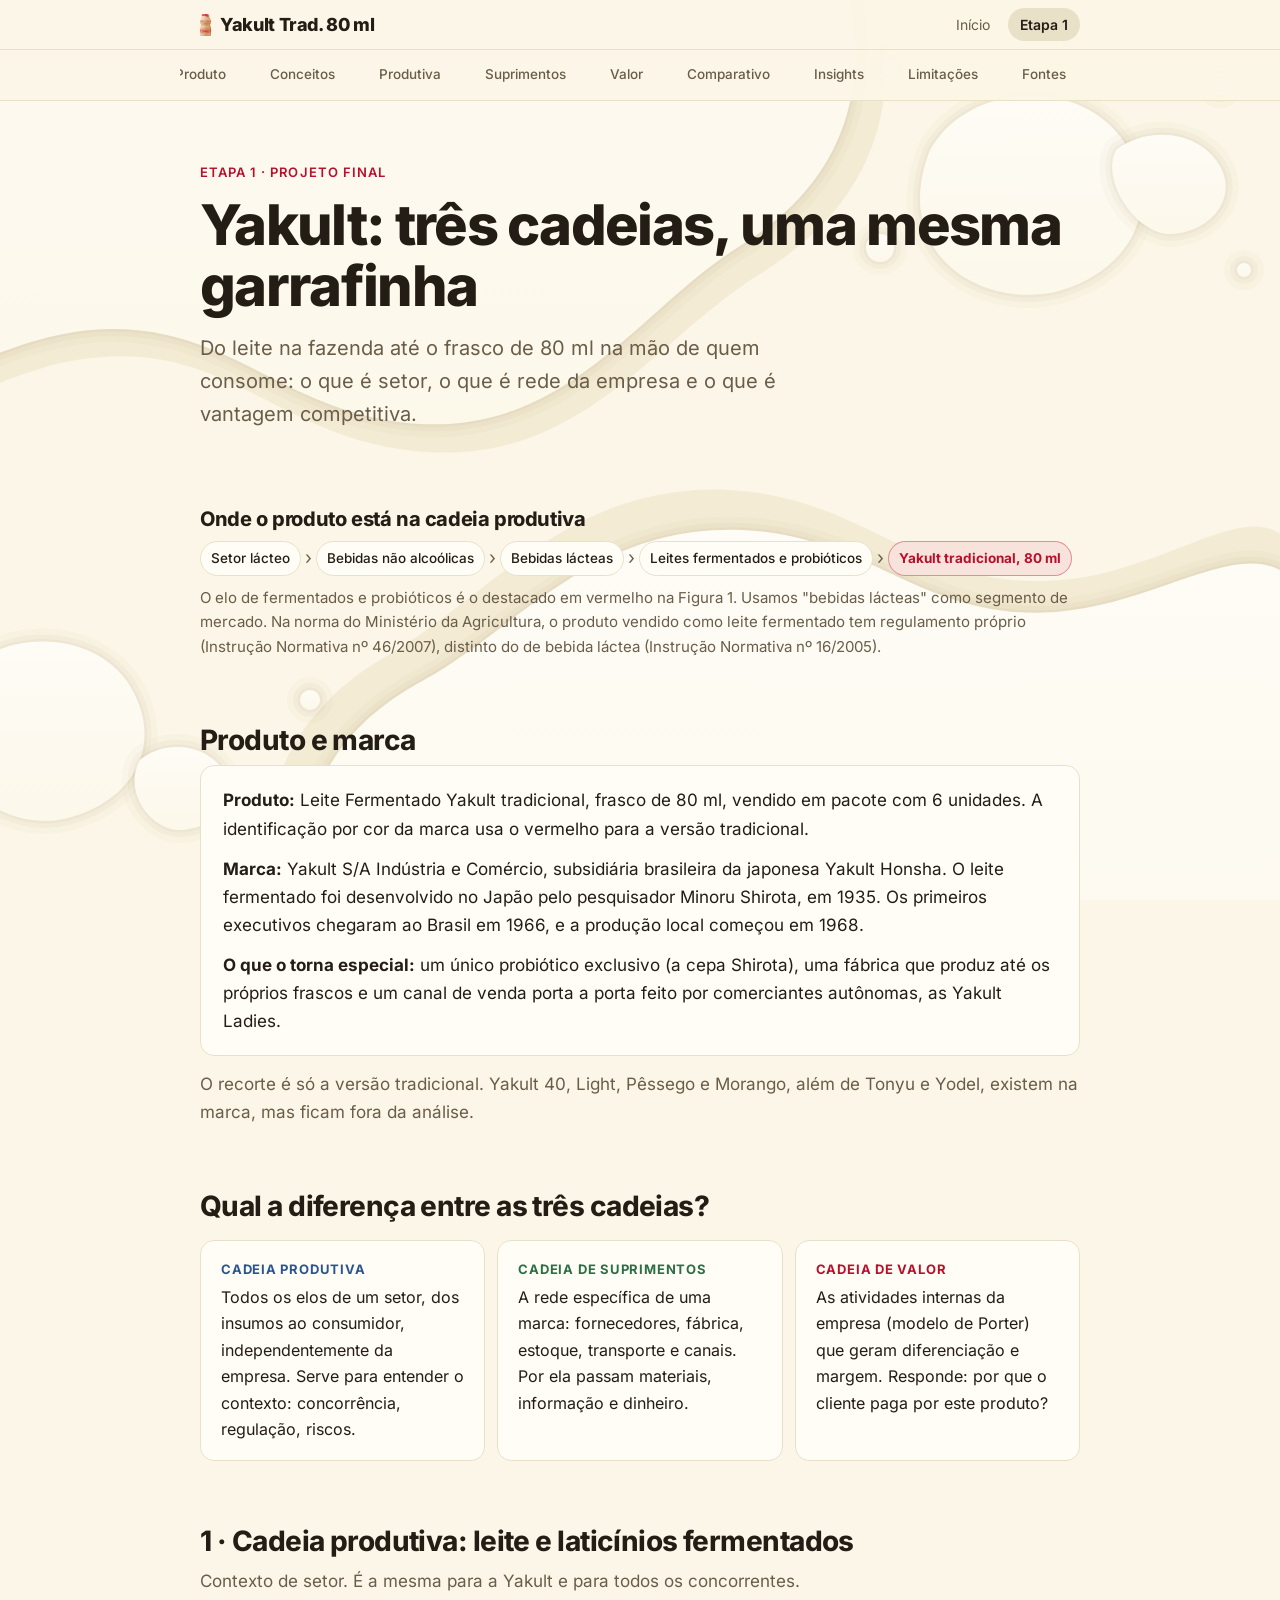
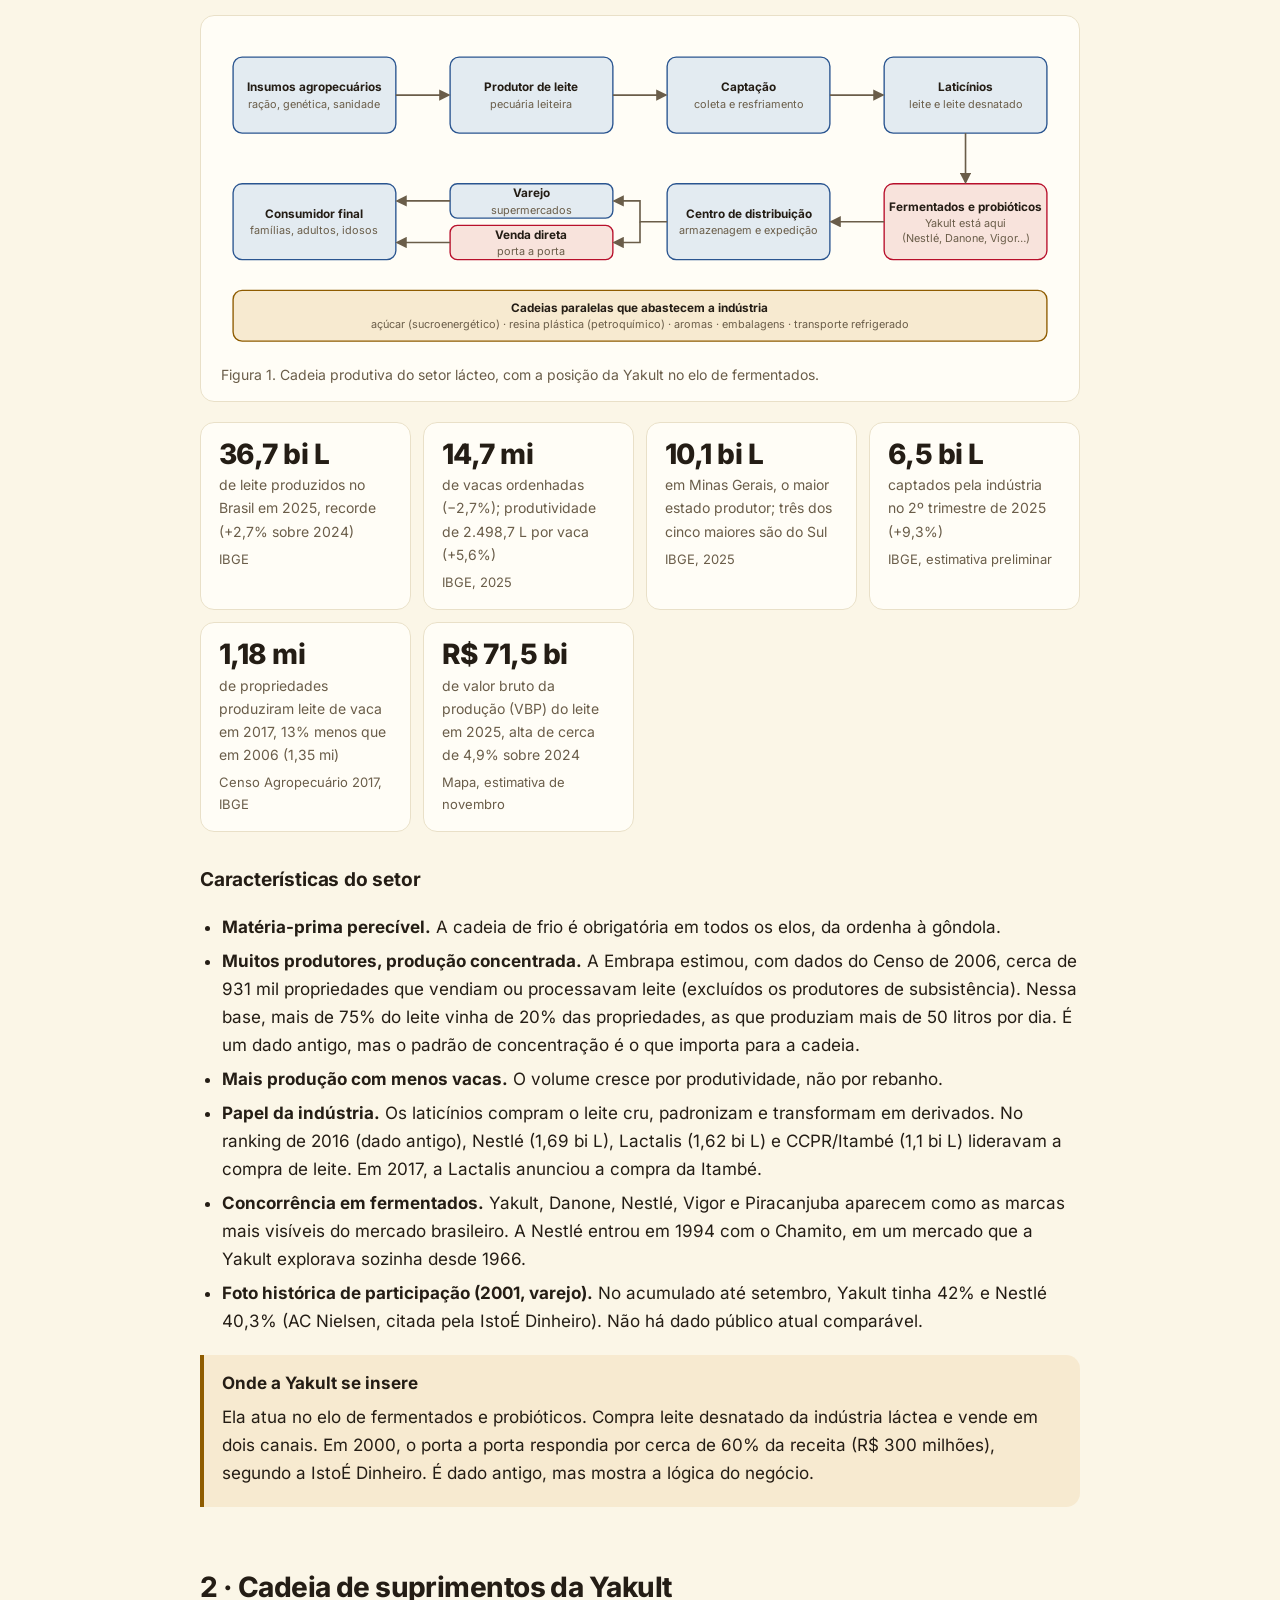
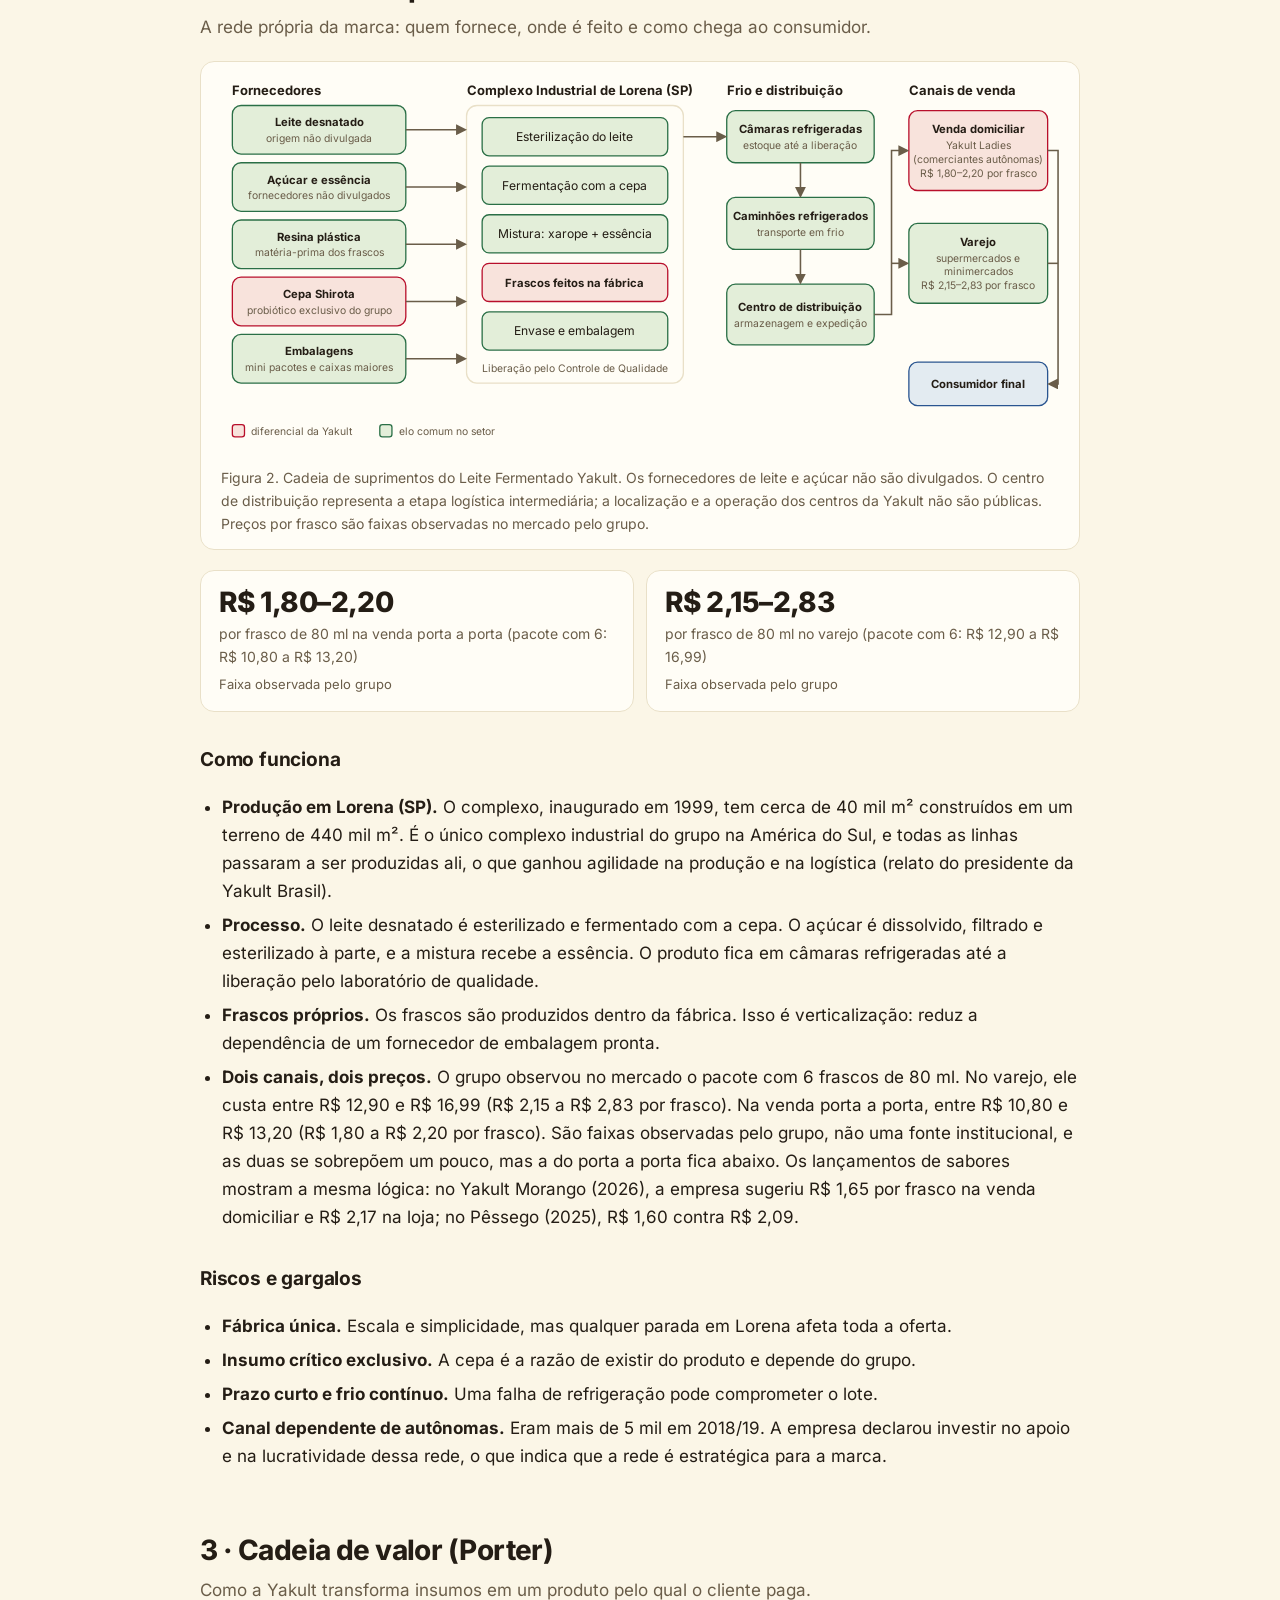
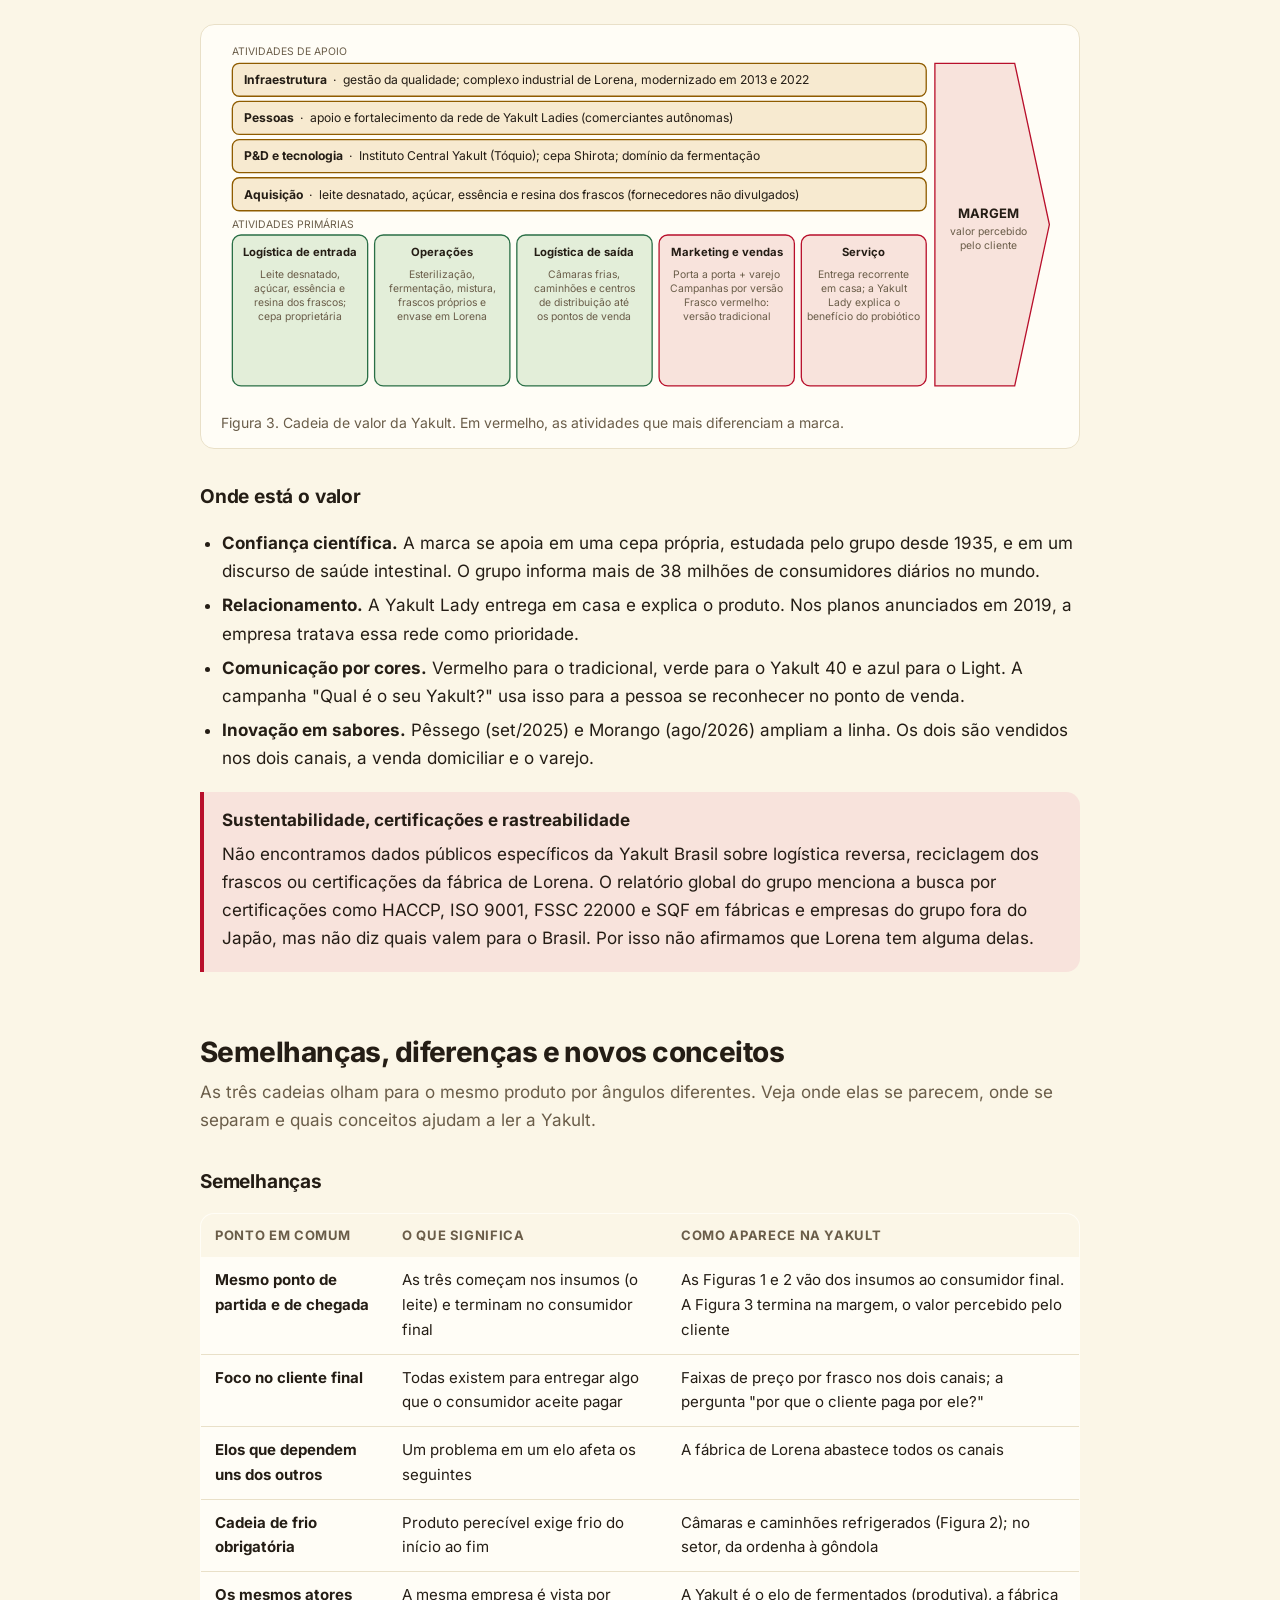
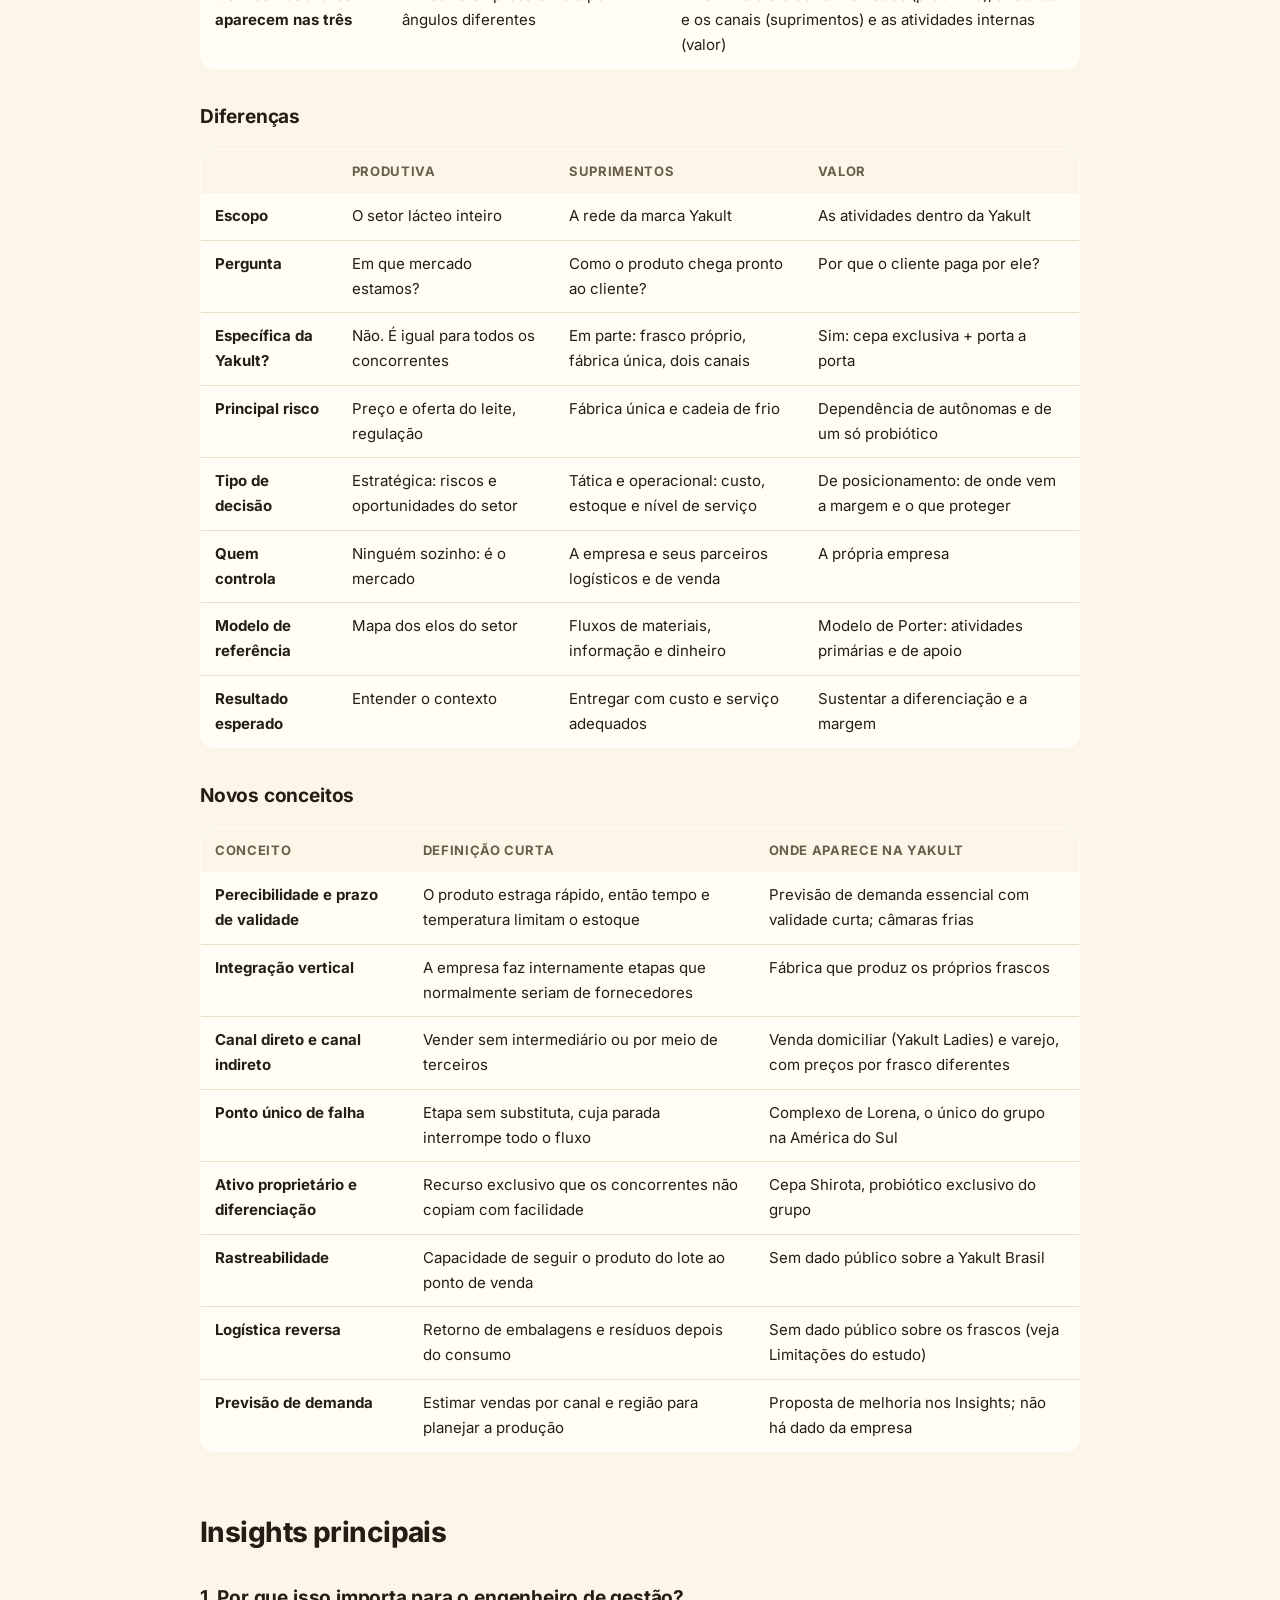
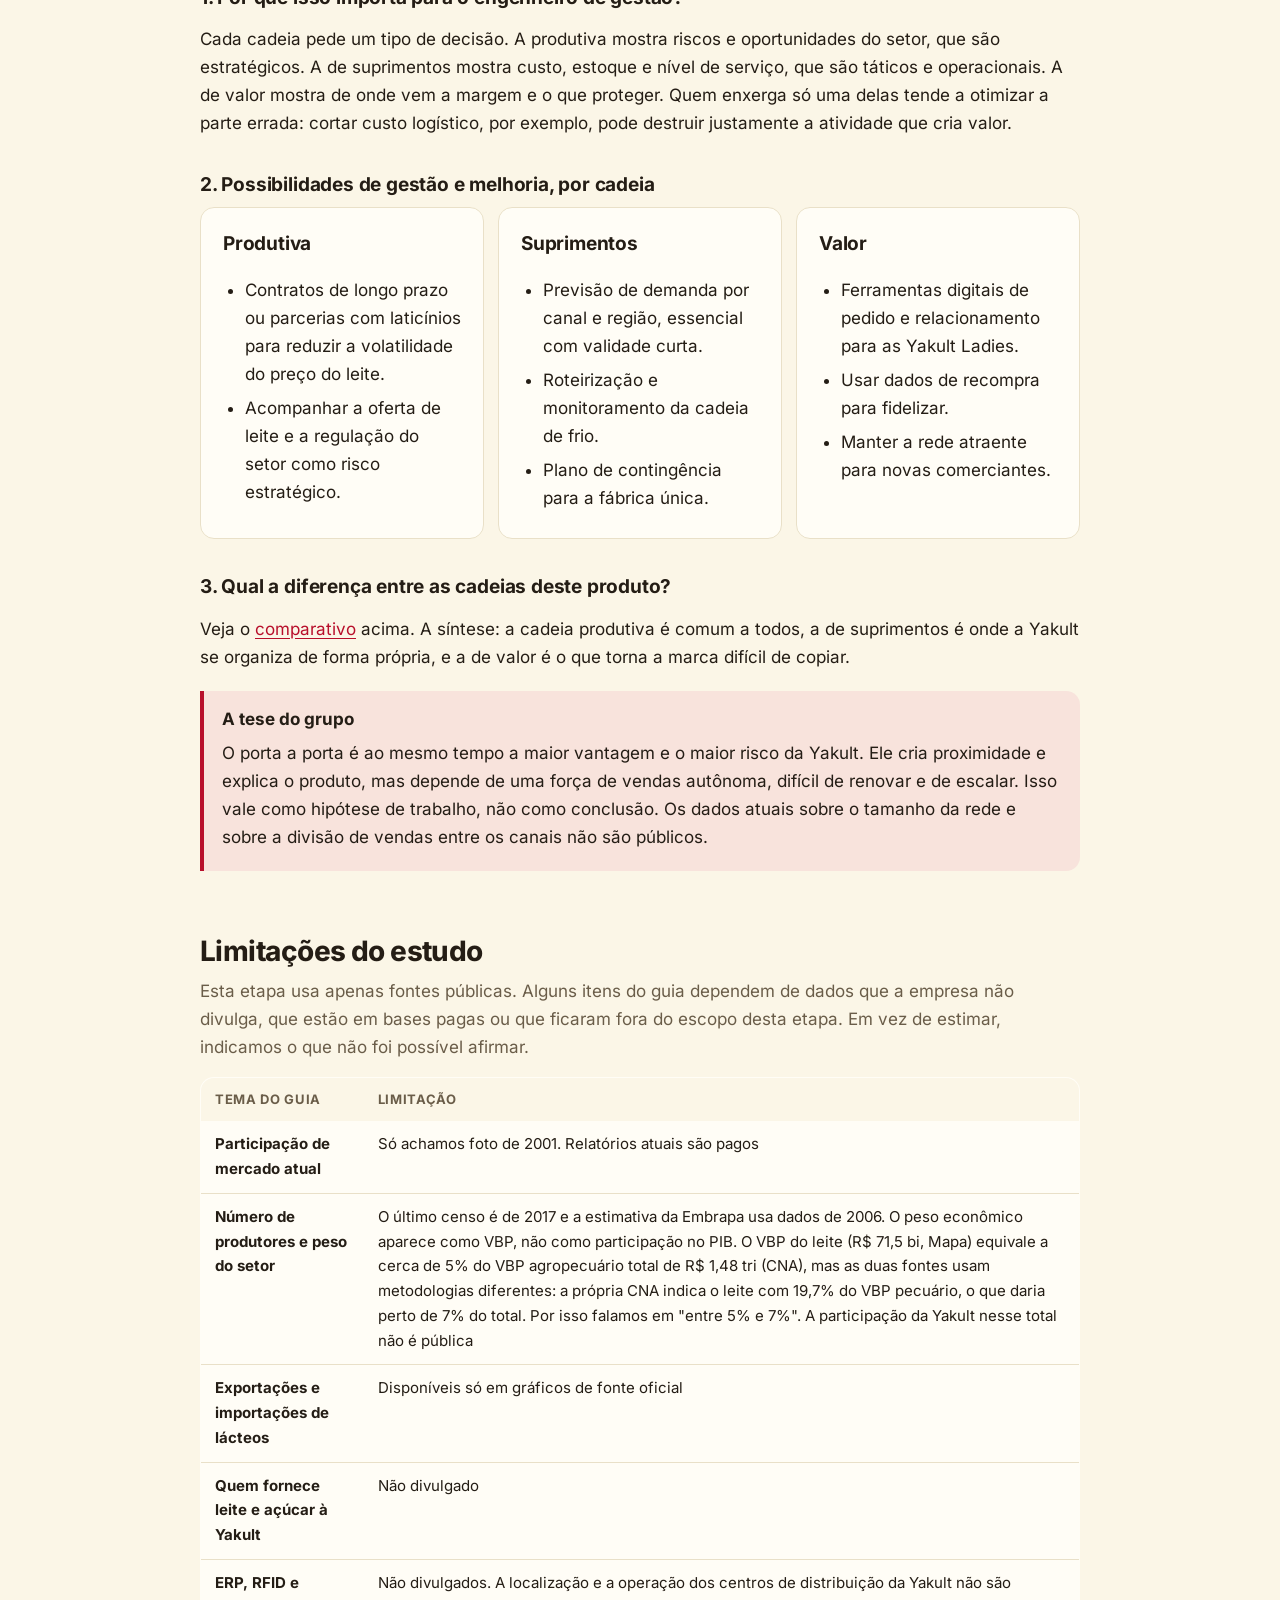
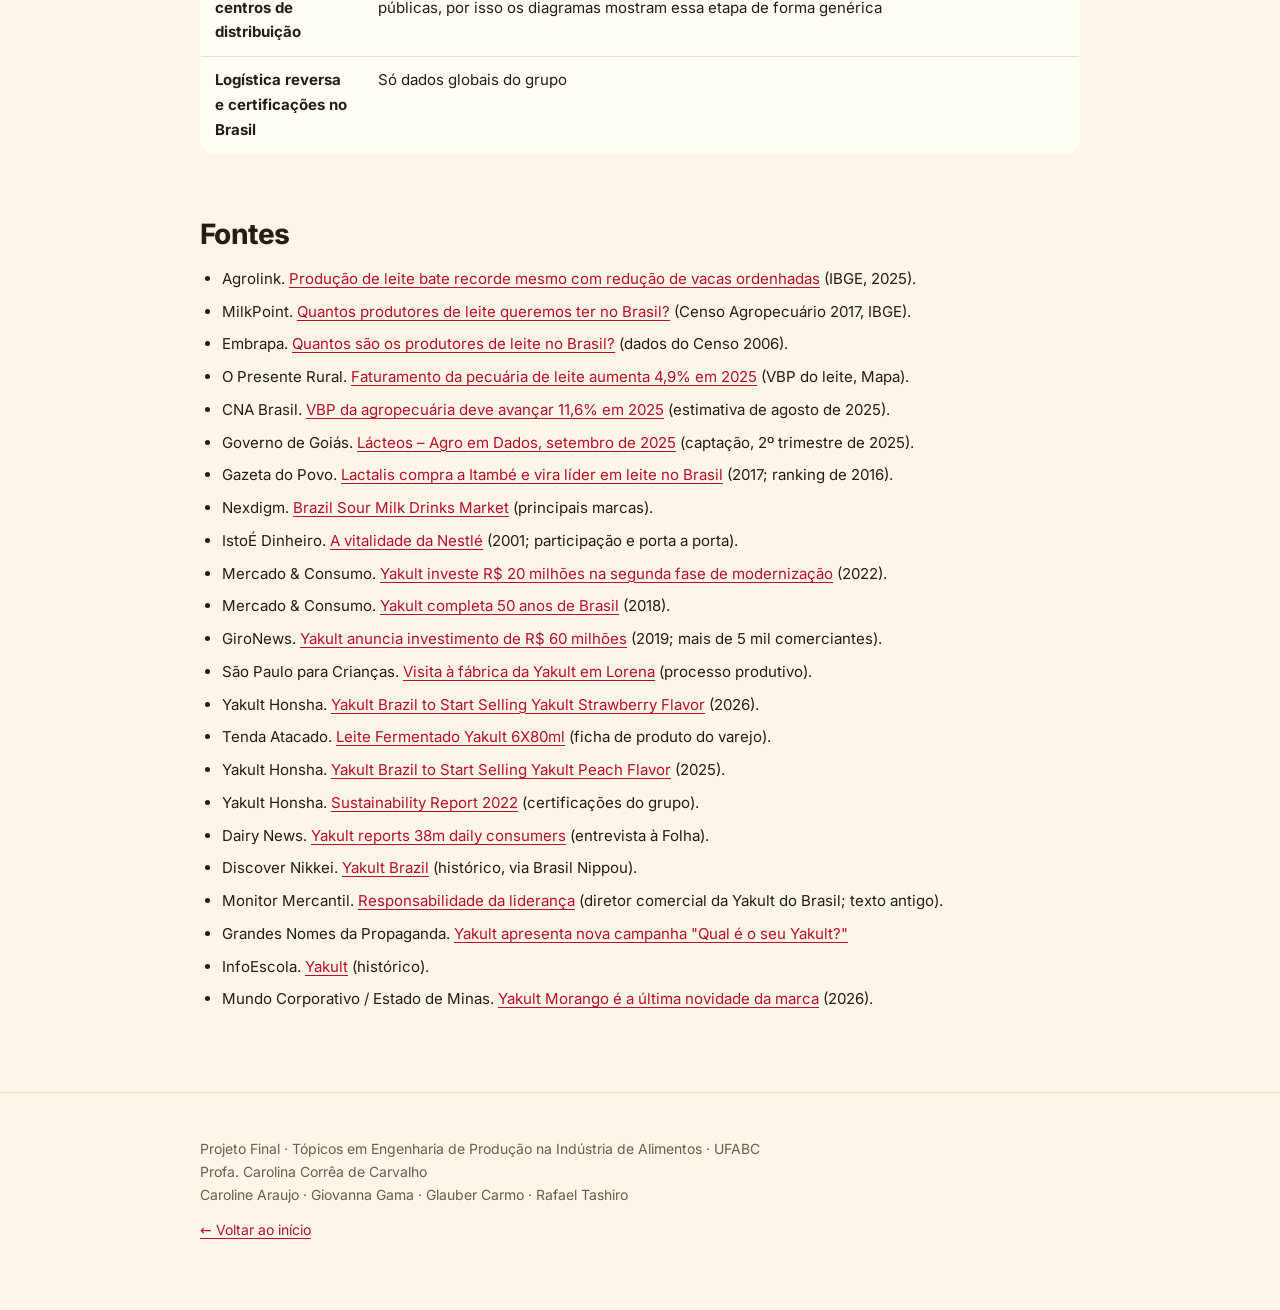
==== commit b7b63291: "Etapa 1: posição do produto na cadeia e seção de semelhanças, diferenças e novos conceitos - Bloco n" ====
--- a/etapa-1.html
+++ b/etapa-1.html
@@ -14,6 +14,9 @@
   <link rel="apple-touch-icon" href="assets/apple-touch-icon.png">
   <link rel="preload" href="assets/fonts/inter-latin-wght-normal.woff2" as="font" type="font/woff2" crossorigin>
   <link rel="stylesheet" href="assets/style.css">
+  <!-- Vercel Web Analytics (equivale ao inject() do pacote; só funciona no site publicado na Vercel) -->
+  <script>window.va = window.va || function () { (window.vaq = window.vaq || []).push(arguments); };</script>
+  <script defer src="/_vercel/insights/script.js"></script>
 </head>
 <body>
 <a class="skip" href="#main">Pular para o conteúdo</a>
@@ -134,6 +137,19 @@
     <p class="lede">Do leite na fazenda até o frasco de 80 ml na mão de quem consome: o que é setor, o que é rede da empresa e o que é vantagem competitiva.</p>
   </section>
 
+  <!-- Posição do produto -->
+  <section id="posicao" aria-labelledby="posicao-h">
+    <h2 id="posicao-h" class="h-sm">Onde o produto está na cadeia produtiva</h2>
+    <ol class="trail" aria-label="Posição do produto, do setor ao produto">
+      <li><span>Setor lácteo</span></li>
+      <li><span>Bebidas não alcoólicas</span></li>
+      <li><span>Bebidas lácteas</span></li>
+      <li><span>Leites fermentados e probióticos</span></li>
+      <li><span class="here">Yakult tradicional, 80 ml</span></li>
+    </ol>
+    <p class="sub">O elo de fermentados e probióticos é o destacado em vermelho na Figura 1. Usamos "bebidas lácteas" como segmento de mercado. Na norma do Ministério da Agricultura, o produto vendido como leite fermentado tem regulamento próprio (Instrução Normativa nº 46/2007), distinto do de bebida láctea (Instrução Normativa nº 16/2005).</p>
+  </section>
+
   <!-- 1. Produto e marca -->
   <section id="produto">
     <h2>Produto e marca</h2>
@@ -261,9 +277,28 @@
     </div>
   </section>
 
-  <!-- Comparativo -->
+  <!-- Comparativo: semelhanças, diferenças e novos conceitos -->
   <section id="diferenca">
-    <h2>Comparativo das três cadeias</h2>
+    <h2>Semelhanças, diferenças e novos conceitos</h2>
+    <p class="sub">As três cadeias olham para o mesmo produto por ângulos diferentes. Veja onde elas se parecem, onde se separam e quais conceitos ajudam a ler a Yakult.</p>
+
+    <h3>Semelhanças</h3>
+    <div class="table-wrap">
+      <table class="stack">
+        <thead>
+          <tr><th scope="col">Ponto em comum</th><th scope="col">O que significa</th><th scope="col">Como aparece na Yakult</th></tr>
+        </thead>
+        <tbody>
+          <tr><th scope="row">Mesmo ponto de partida e de chegada</th><td data-label="O que significa">As três começam nos insumos (o leite) e terminam no consumidor final</td><td data-label="Como aparece na Yakult">As Figuras 1 e 2 vão dos insumos ao consumidor final. A Figura 3 termina na margem, o valor percebido pelo cliente</td></tr>
+          <tr><th scope="row">Foco no cliente final</th><td data-label="O que significa">Todas existem para entregar algo que o consumidor aceite pagar</td><td data-label="Como aparece na Yakult">Faixas de preço por frasco nos dois canais; a pergunta "por que o cliente paga por ele?"</td></tr>
+          <tr><th scope="row">Elos que dependem uns dos outros</th><td data-label="O que significa">Um problema em um elo afeta os seguintes</td><td data-label="Como aparece na Yakult">A fábrica de Lorena abastece todos os canais</td></tr>
+          <tr><th scope="row">Cadeia de frio obrigatória</th><td data-label="O que significa">Produto perecível exige frio do início ao fim</td><td data-label="Como aparece na Yakult">Câmaras e caminhões refrigerados (Figura 2); no setor, da ordenha à gôndola</td></tr>
+          <tr><th scope="row">Os mesmos atores aparecem nas três</th><td data-label="O que significa">A mesma empresa é vista por ângulos diferentes</td><td data-label="Como aparece na Yakult">A Yakult é o elo de fermentados (produtiva), a fábrica e os canais (suprimentos) e as atividades internas (valor)</td></tr>
+        </tbody>
+      </table>
+    </div>
+
+    <h3>Diferenças</h3>
     <div class="table-wrap">
       <table class="stack">
         <thead>
@@ -274,6 +309,29 @@
           <tr><th scope="row">Pergunta</th><td data-label="Produtiva">Em que mercado estamos?</td><td data-label="Suprimentos">Como o produto chega pronto ao cliente?</td><td data-label="Valor">Por que o cliente paga por ele?</td></tr>
           <tr><th scope="row">Específica da Yakult?</th><td data-label="Produtiva">Não. É igual para todos os concorrentes</td><td data-label="Suprimentos">Em parte: frasco próprio, fábrica única, dois canais</td><td data-label="Valor">Sim: cepa exclusiva + porta a porta</td></tr>
           <tr><th scope="row">Principal risco</th><td data-label="Produtiva">Preço e oferta do leite, regulação</td><td data-label="Suprimentos">Fábrica única e cadeia de frio</td><td data-label="Valor">Dependência de autônomas e de um só probiótico</td></tr>
+          <tr><th scope="row">Tipo de decisão</th><td data-label="Produtiva">Estratégica: riscos e oportunidades do setor</td><td data-label="Suprimentos">Tática e operacional: custo, estoque e nível de serviço</td><td data-label="Valor">De posicionamento: de onde vem a margem e o que proteger</td></tr>
+          <tr><th scope="row">Quem controla</th><td data-label="Produtiva">Ninguém sozinho: é o mercado</td><td data-label="Suprimentos">A empresa e seus parceiros logísticos e de venda</td><td data-label="Valor">A própria empresa</td></tr>
+          <tr><th scope="row">Modelo de referência</th><td data-label="Produtiva">Mapa dos elos do setor</td><td data-label="Suprimentos">Fluxos de materiais, informação e dinheiro</td><td data-label="Valor">Modelo de Porter: atividades primárias e de apoio</td></tr>
+          <tr><th scope="row">Resultado esperado</th><td data-label="Produtiva">Entender o contexto</td><td data-label="Suprimentos">Entregar com custo e serviço adequados</td><td data-label="Valor">Sustentar a diferenciação e a margem</td></tr>
+        </tbody>
+      </table>
+    </div>
+
+    <h3>Novos conceitos</h3>
+    <div class="table-wrap">
+      <table class="stack">
+        <thead>
+          <tr><th scope="col">Conceito</th><th scope="col">Definição curta</th><th scope="col">Onde aparece na Yakult</th></tr>
+        </thead>
+        <tbody>
+          <tr><th scope="row">Perecibilidade e prazo de validade</th><td data-label="Definição curta">O produto estraga rápido, então tempo e temperatura limitam o estoque</td><td data-label="Onde aparece na Yakult">Previsão de demanda essencial com validade curta; câmaras frias</td></tr>
+          <tr><th scope="row">Integração vertical</th><td data-label="Definição curta">A empresa faz internamente etapas que normalmente seriam de fornecedores</td><td data-label="Onde aparece na Yakult">Fábrica que produz os próprios frascos</td></tr>
+          <tr><th scope="row">Canal direto e canal indireto</th><td data-label="Definição curta">Vender sem intermediário ou por meio de terceiros</td><td data-label="Onde aparece na Yakult">Venda domiciliar (Yakult Ladies) e varejo, com preços por frasco diferentes</td></tr>
+          <tr><th scope="row">Ponto único de falha</th><td data-label="Definição curta">Etapa sem substituta, cuja parada interrompe todo o fluxo</td><td data-label="Onde aparece na Yakult">Complexo de Lorena, o único do grupo na América do Sul</td></tr>
+          <tr><th scope="row">Ativo proprietário e diferenciação</th><td data-label="Definição curta">Recurso exclusivo que os concorrentes não copiam com facilidade</td><td data-label="Onde aparece na Yakult">Cepa Shirota, probiótico exclusivo do grupo</td></tr>
+          <tr><th scope="row">Rastreabilidade</th><td data-label="Definição curta">Capacidade de seguir o produto do lote ao ponto de venda</td><td data-label="Onde aparece na Yakult">Sem dado público sobre a Yakult Brasil</td></tr>
+          <tr><th scope="row">Logística reversa</th><td data-label="Definição curta">Retorno de embalagens e resíduos depois do consumo</td><td data-label="Onde aparece na Yakult">Sem dado público sobre os frascos (veja Limitações do estudo)</td></tr>
+          <tr><th scope="row">Previsão de demanda</th><td data-label="Definição curta">Estimar vendas por canal e região para planejar a produção</td><td data-label="Onde aparece na Yakult">Proposta de melhoria nos Insights; não há dado da empresa</td></tr>
         </tbody>
       </table>
     </div>
@@ -428,6 +486,8 @@
   function direcao() {
     if (!small.matches) { topbar.classList.remove('hide-brand'); lastY = window.scrollY; return; }
     var y = window.scrollY, d = y - lastY;
+    var max = document.documentElement.scrollHeight - window.innerHeight;
+    if (y < 0 || y > max) return; /* efeito elástico (iPhone) no topo e no fim da página */
     if (Math.abs(d) < 6) return;
     lastY = y;
     if (Date.now() < lock) return;
--- a/assets/style.css
+++ b/assets/style.css
@@ -140,6 +140,18 @@
 li { margin: 6px 0; }
 .sub { color: var(--muted); margin-top: 0; }
 
+/* Posição do produto na cadeia */
+h2.h-sm { font-size: 20px; margin: 36px 0 10px; }
+.trail { list-style: none; margin: 0; padding: 0; display: flex; flex-wrap: wrap; gap: 8px 4px; align-items: center; }
+.trail li { margin: 0; display: flex; align-items: center; gap: 4px; }
+.trail li + li::before { content: "›"; color: var(--muted); font-size: 18px; line-height: 1; }
+.trail li span {
+  padding: 5px 10px; border-radius: 999px; background: var(--surface);
+  border: 1px solid var(--line); font-size: 13.5px; font-weight: 500;
+}
+.trail li span.here { background: var(--red-soft); border-color: color-mix(in srgb, var(--red) 40%, transparent); color: var(--red); font-weight: 700; }
+#posicao .sub { margin-top: 10px; font-size: 15px; }
+
 /* Cards */
 .grid { display: grid; gap: 14px; }
 .grid.two { grid-template-columns: repeat(auto-fit, minmax(260px, 1fr)); }
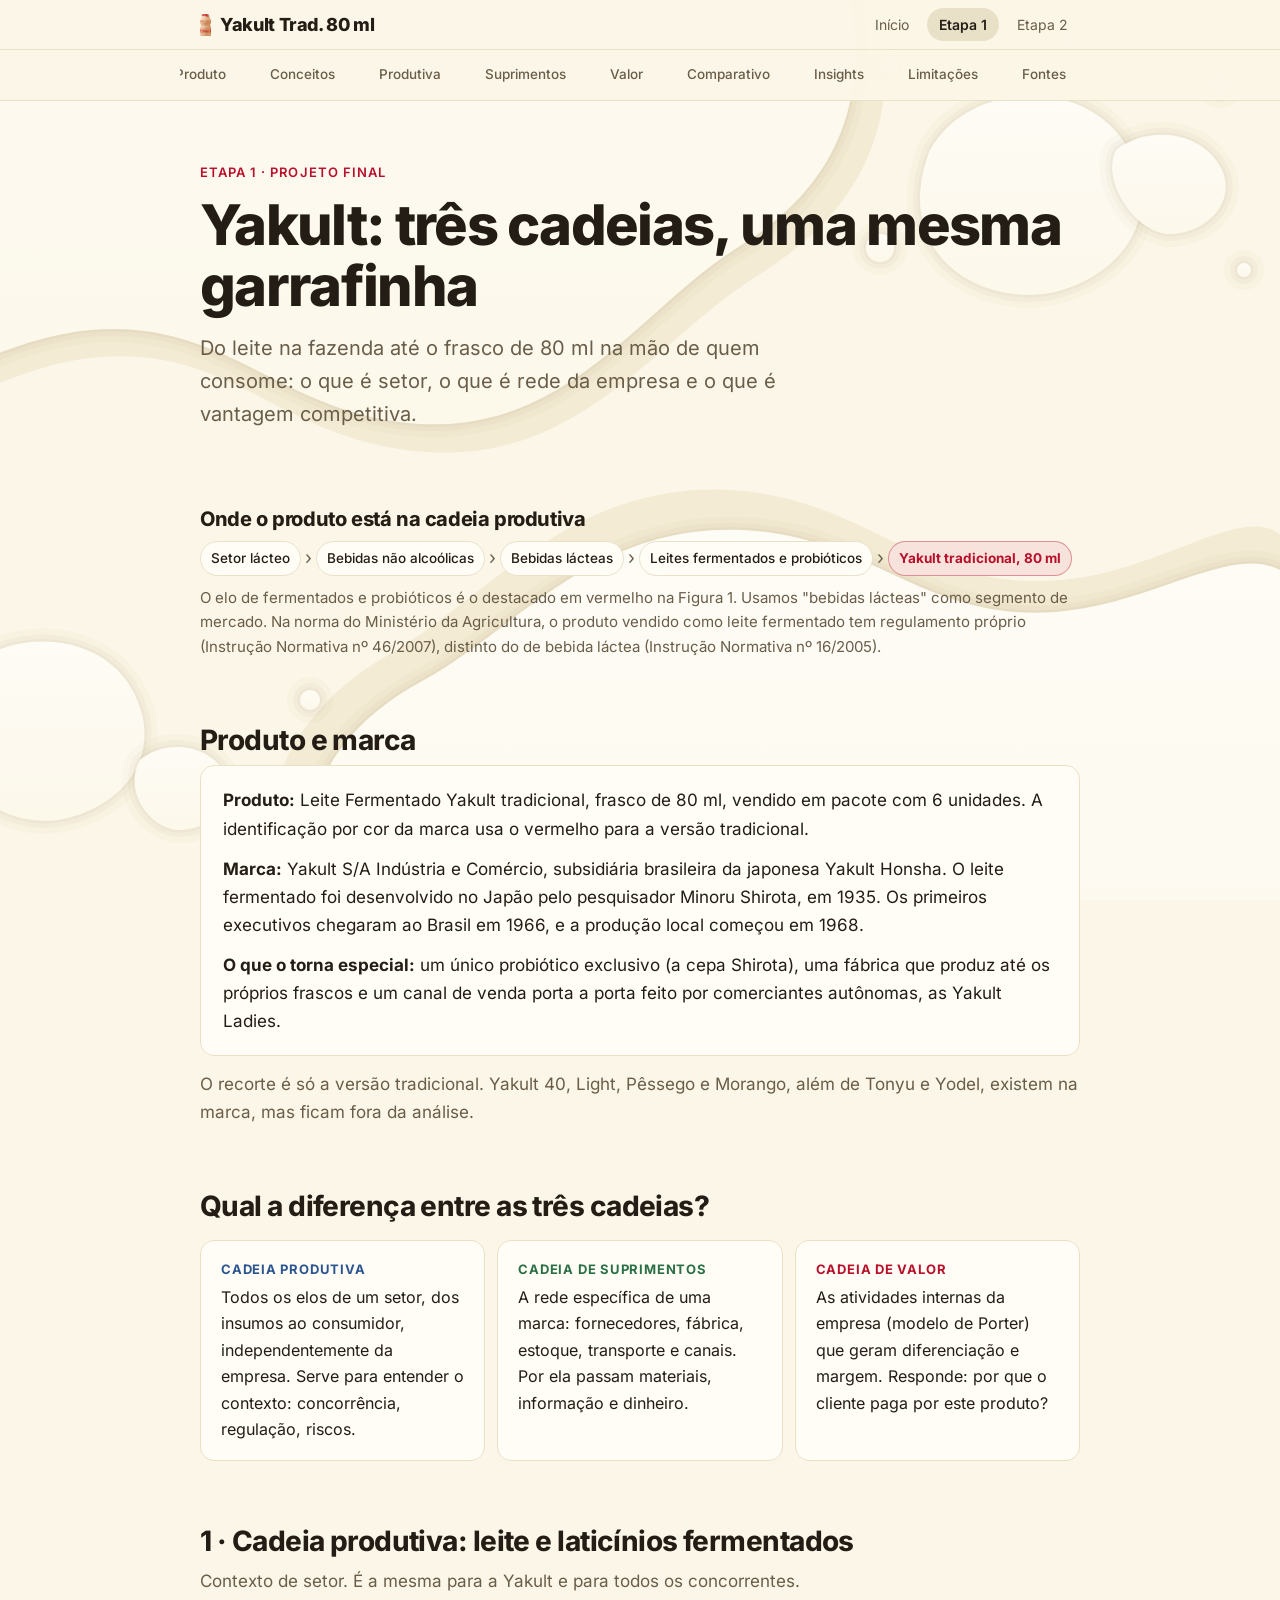
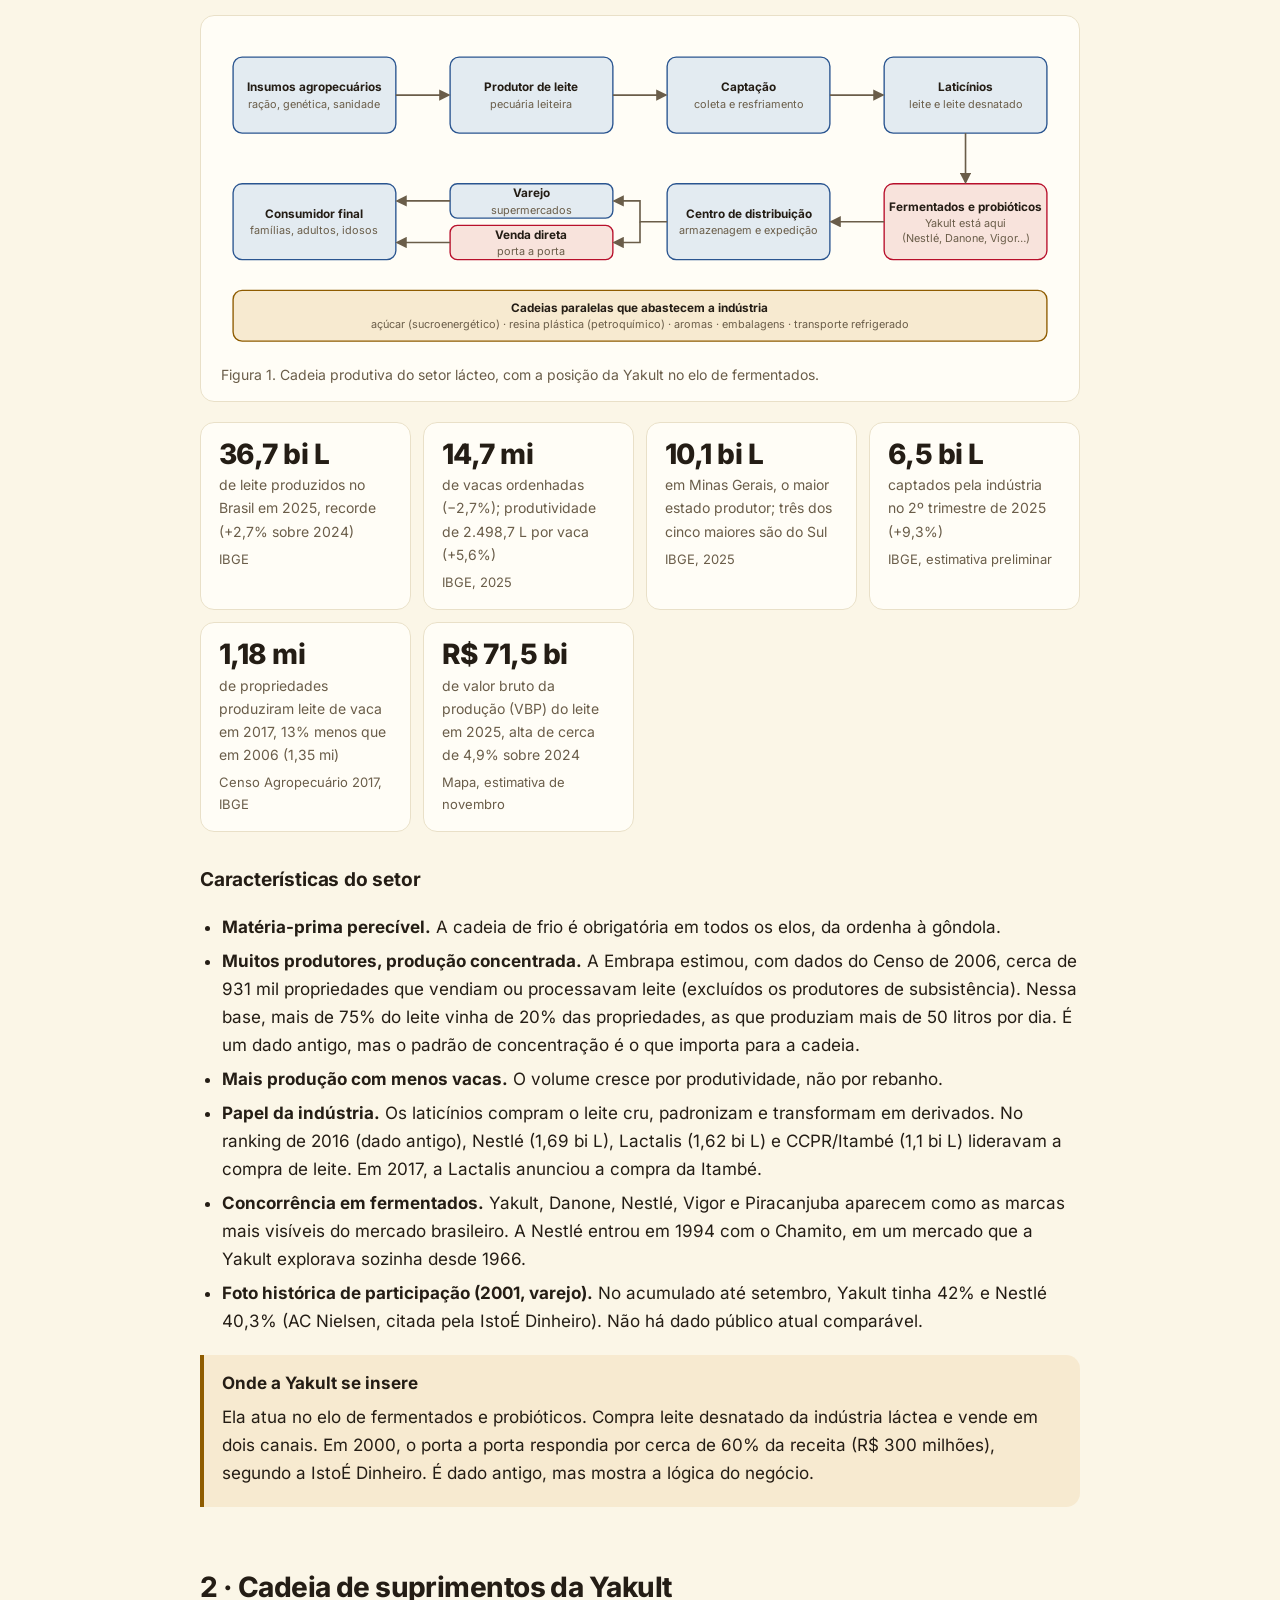
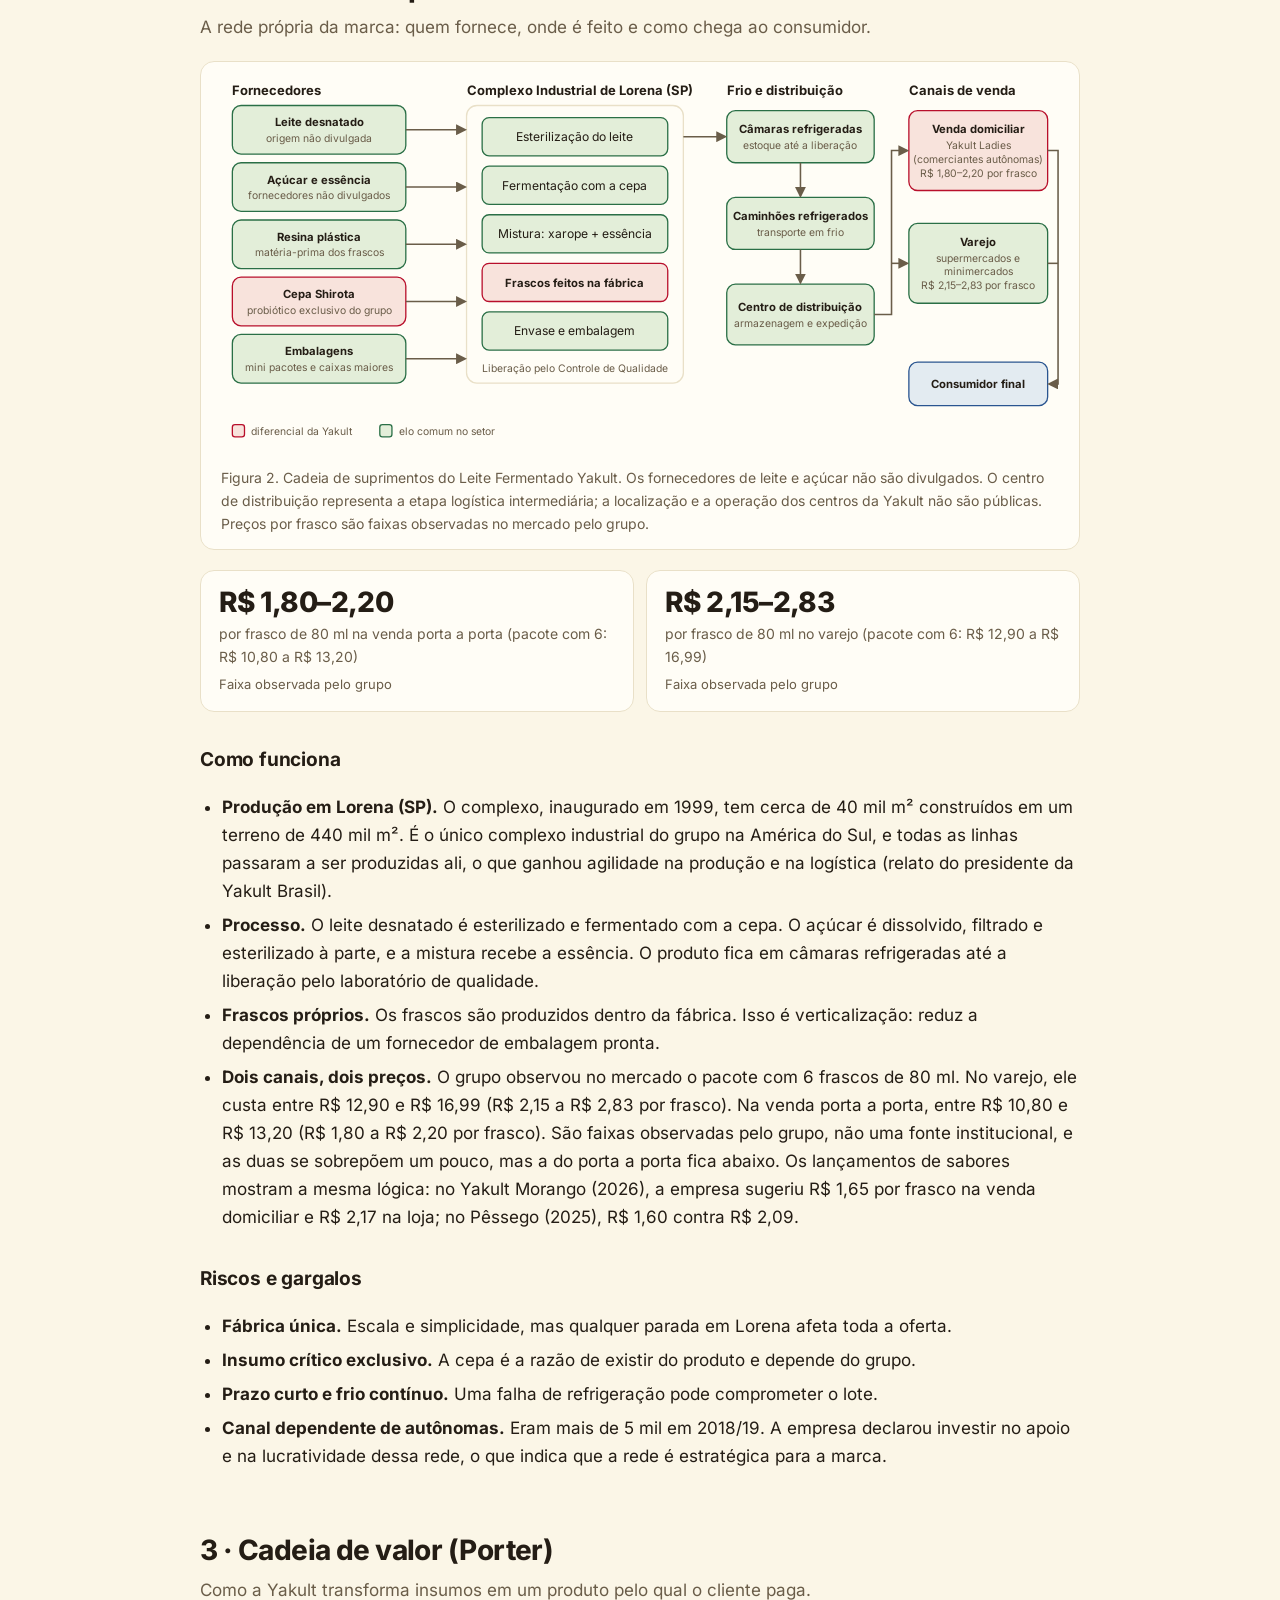
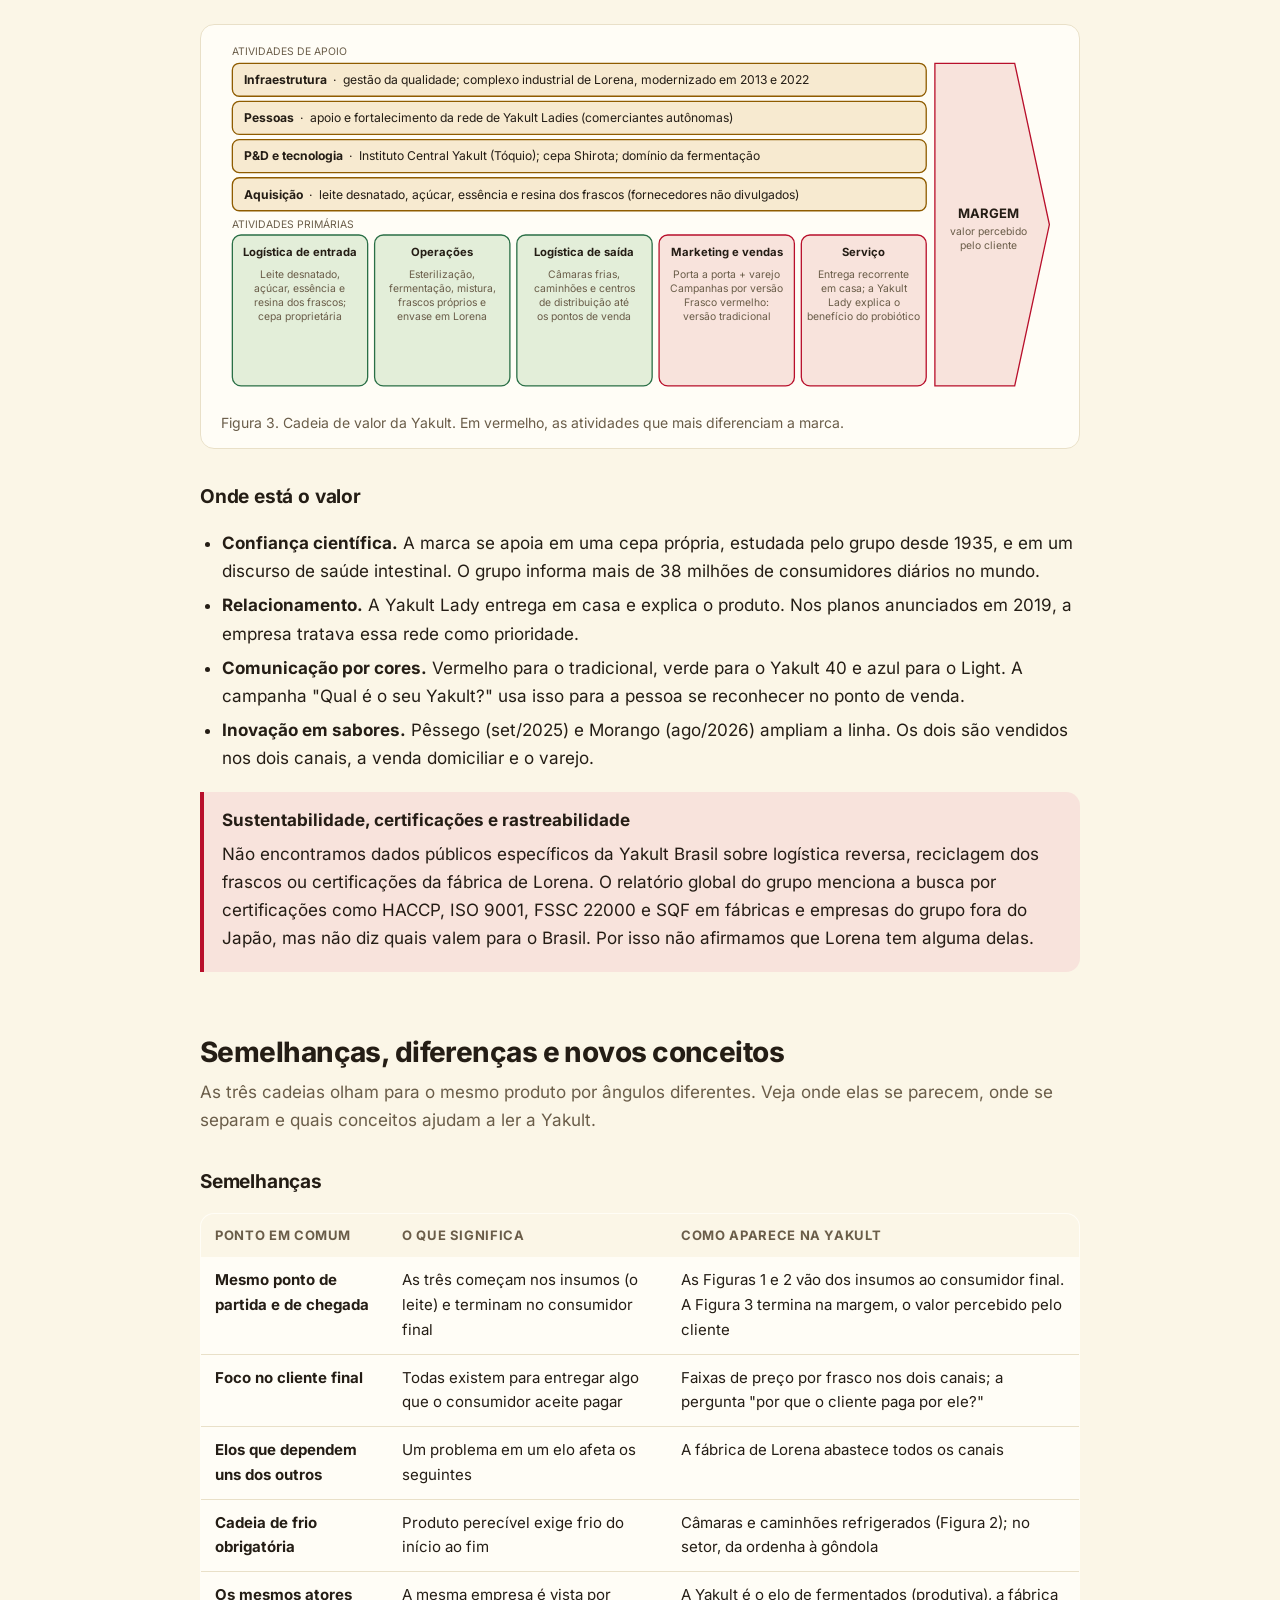
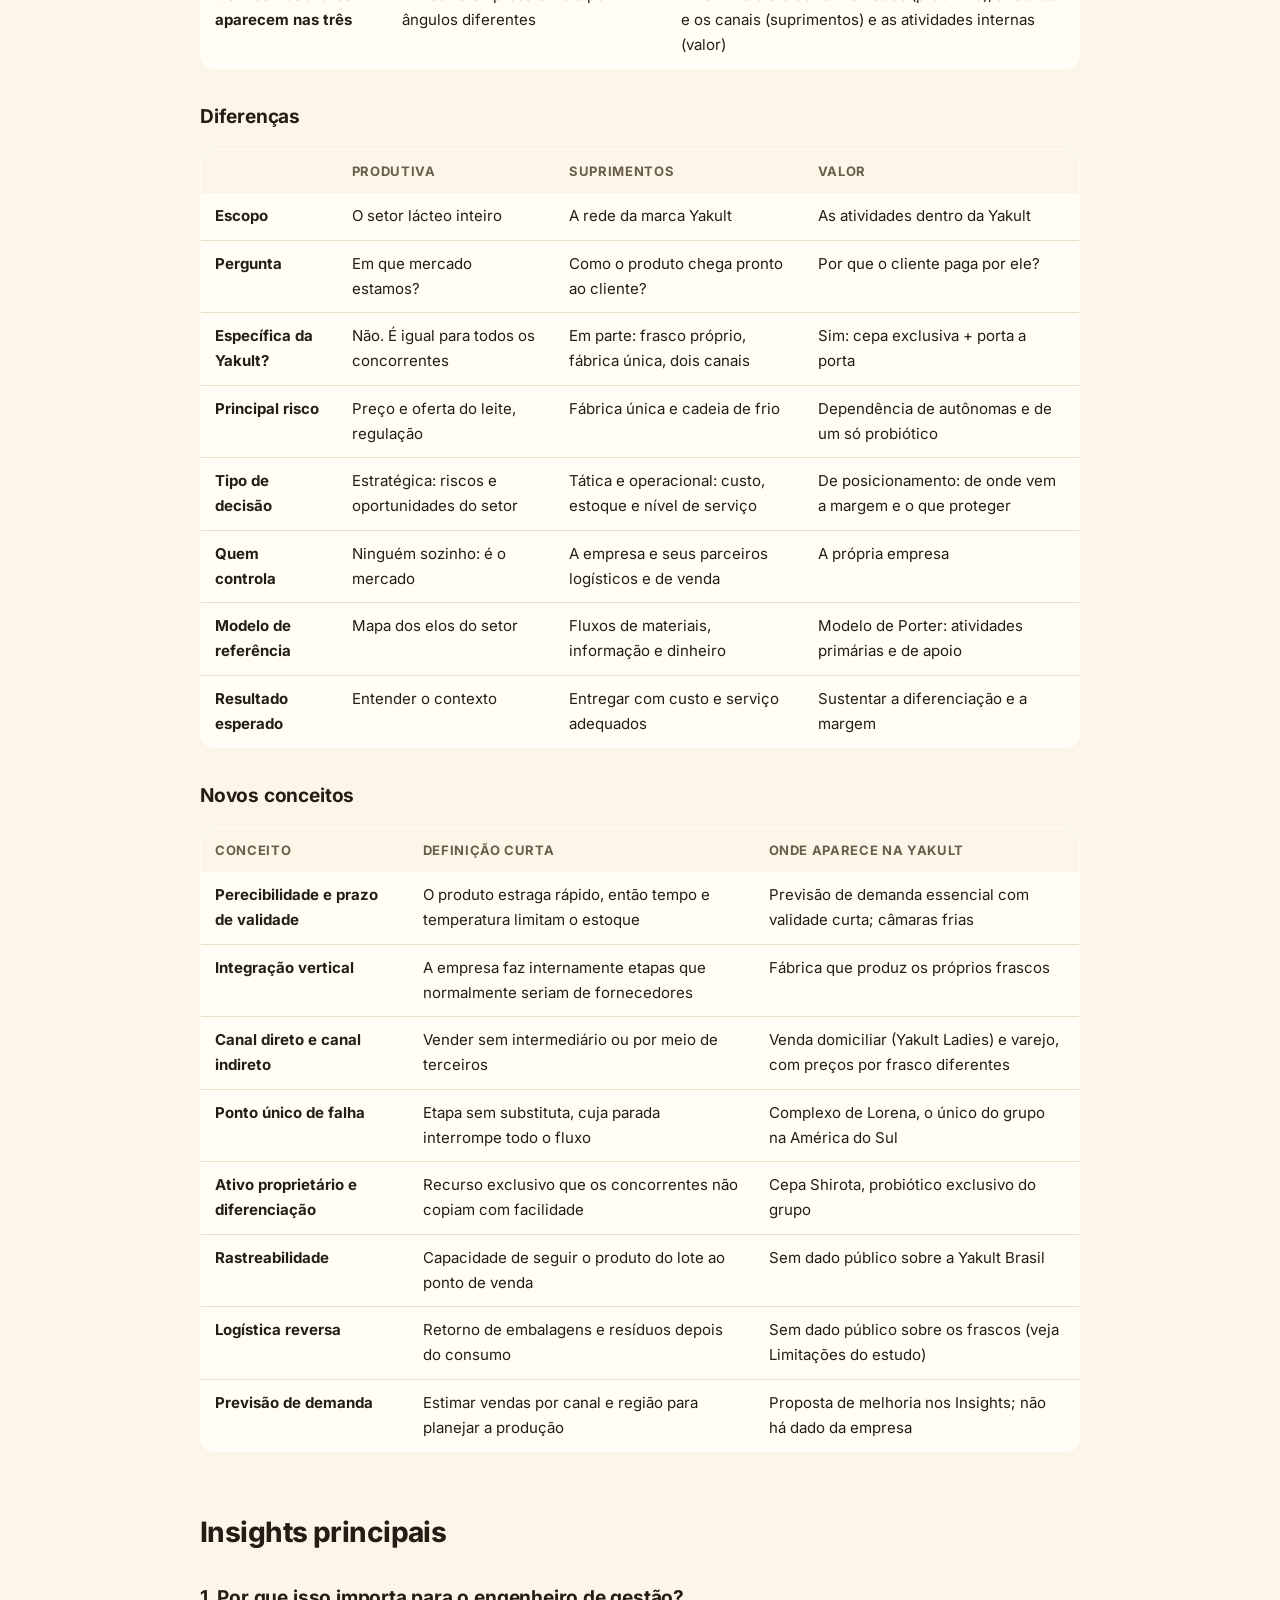
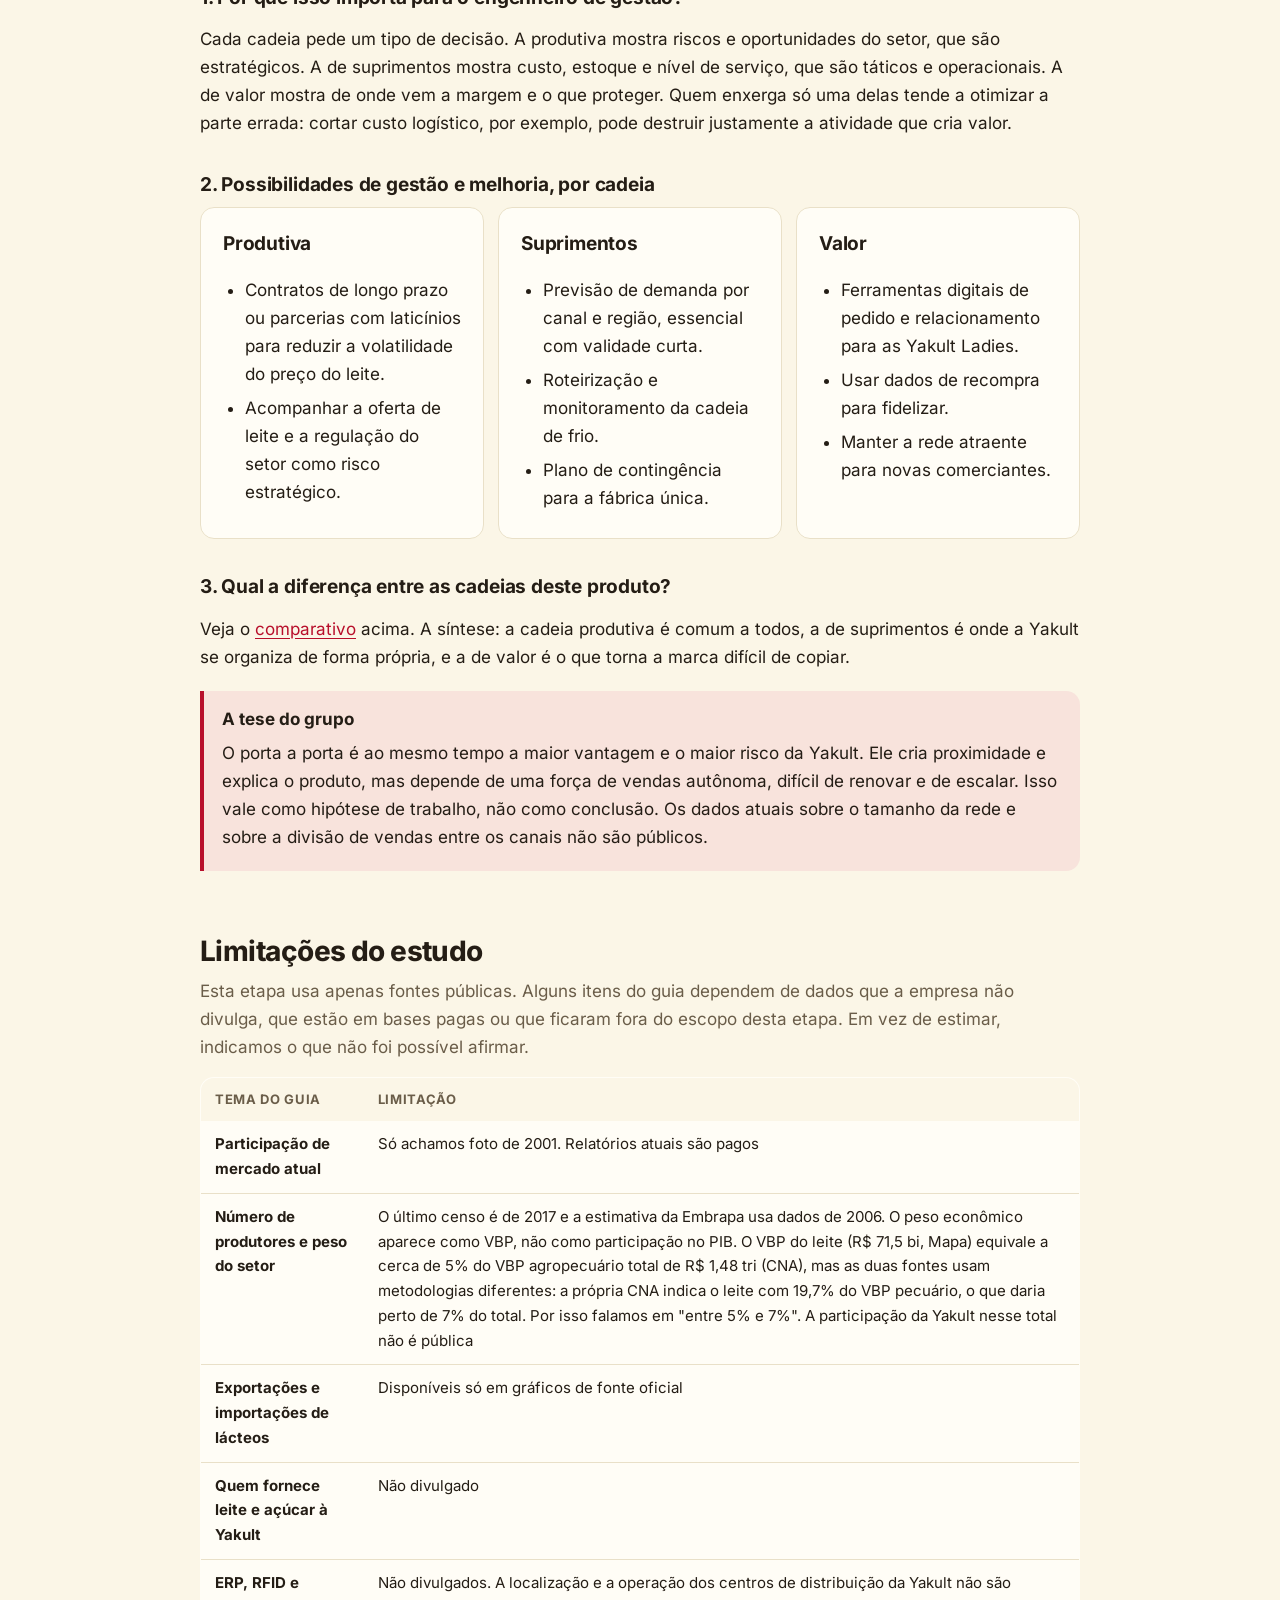
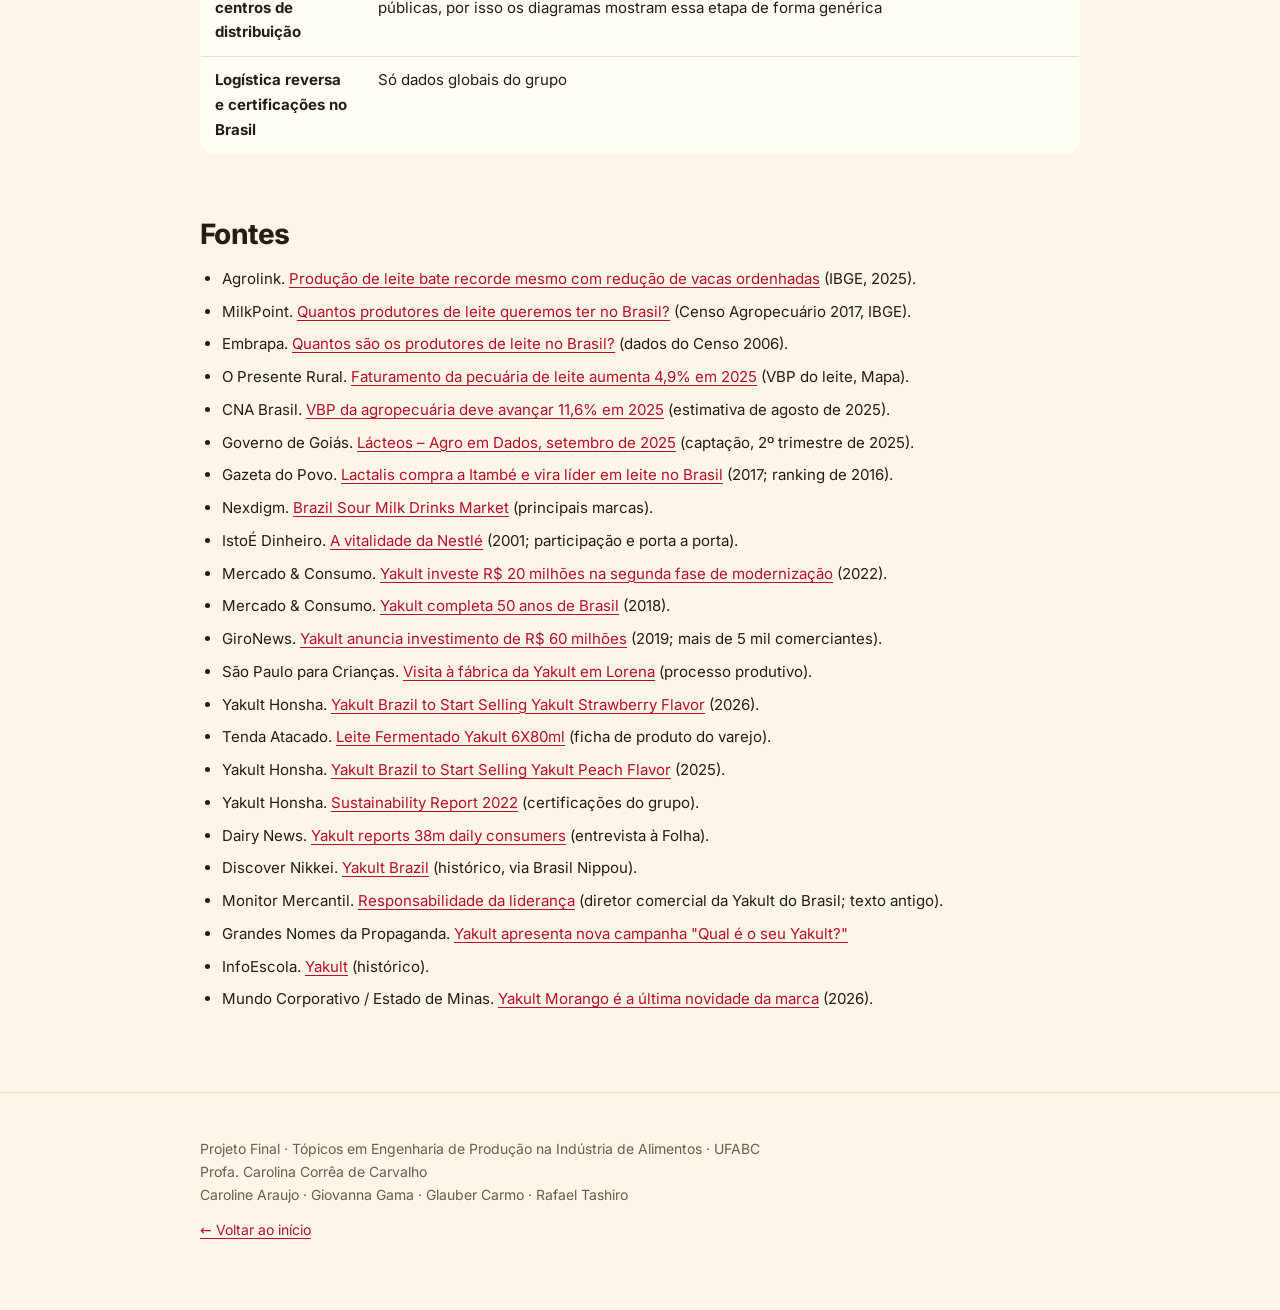
==== commit 9ab6060a: "Adiciona Etapa 2 (Beer Game) Nova página etapa-2.html com regras, estratégia, nível de serviço, esto" ====
--- a/etapa-1.html
+++ b/etapa-1.html
@@ -111,6 +111,7 @@
     <nav class="nav" aria-label="Principal">
       <a href="index.html">Início</a>
       <a href="etapa-1.html" aria-current="page">Etapa 1</a>
+      <a href="etapa-2.html">Etapa 2</a>
     </nav>
   </div>
   <nav class="tabs" aria-label="Seções da Etapa 1">
@@ -441,83 +442,7 @@
 </footer>
 
 
-<script>
-(function () {
-  var links = Array.prototype.slice.call(document.querySelectorAll('.tabs a'));
-  if (!links.length) return;
-  var row = document.querySelector('.tabs-row');
-  var bar = document.getElementById('progress-bar');
-  var reduce = window.matchMedia && window.matchMedia('(prefers-reduced-motion: reduce)').matches;
-  var topbar = document.querySelector('.topbar');
-  var brandRow = topbar.querySelector('.wrap');
-  var small = window.matchMedia ? window.matchMedia('(max-width: 600px)') : { matches: false };
-  var ids = links.map(function (a) { return a.getAttribute('href').slice(1); });
-  var sections = ids.map(function (id) { return document.getElementById(id); });
-
-  function setActive(id) {
-    links.forEach(function (a) {
-      var on = a.getAttribute('href') === '#' + id;
-      if (on) { a.setAttribute('aria-current', 'true'); } else { a.removeAttribute('aria-current'); }
-      if (on && row && row.scrollWidth > row.clientWidth) {
-        var target = a.offsetLeft - (row.clientWidth - a.offsetWidth) / 2;
-        row.scrollTo({ left: target, behavior: reduce ? 'auto' : 'smooth' });
-      }
-    });
-  }
-
-  function update() {
-    var hh = topbar.getBoundingClientRect().bottom;
-    var y = window.scrollY + hh + 24;
-    var current = null;
-    for (var k = 0; k < sections.length; k++) {
-      if (sections[k] && sections[k].offsetTop <= y) current = ids[k];
-    }
-    var atEnd = window.innerHeight + window.scrollY >= document.documentElement.scrollHeight - 4;
-    if (atEnd) current = ids[ids.length - 1];
-    if (current) { setActive(current); } else { links.forEach(function (a) { a.removeAttribute('aria-current'); }); }
-    var max = document.documentElement.scrollHeight - window.innerHeight;
-    if (bar && max > 0) bar.style.width = Math.min(100, Math.max(0, (window.scrollY / max) * 100)) + '%';
-  }
-
-  /* Celular: a linha da marca desliza para cima ao rolar para baixo e volta ao rolar para cima.
-     O JS só troca uma classe (sem ler layout no scroll); quem anima é o CSS, com transform. */
-  var brandH = 0, lastY = window.scrollY, lock = 0;
-  links.forEach(function (a) { a.addEventListener('click', function () { lock = Date.now() + 1200; }); });
-  function direcao() {
-    if (!small.matches) { topbar.classList.remove('hide-brand'); lastY = window.scrollY; return; }
-    var y = window.scrollY, d = y - lastY;
-    var max = document.documentElement.scrollHeight - window.innerHeight;
-    if (y < 0 || y > max) return; /* efeito elástico (iPhone) no topo e no fim da página */
-    if (Math.abs(d) < 6) return;
-    lastY = y;
-    if (Date.now() < lock) return;
-    if (d < 0 || y <= brandH) { topbar.classList.remove('hide-brand'); } else { topbar.classList.add('hide-brand'); }
-  }
-  /* Ao abrir ou recarregar (F5), o cabeçalho completo aparece, mesmo se o navegador restaurar a rolagem no meio da página */
-  function estadoInicial() {
-    lastY = window.scrollY;
-    lock = Date.now() + 800;
-    topbar.classList.remove('hide-brand');
-  }
-  estadoInicial();
-  window.addEventListener('pageshow', function () { estadoInicial(); update(); });
-
-  var ticking = false;
-  window.addEventListener('scroll', function () {
-    if (!ticking) { ticking = true; window.requestAnimationFrame(function () { direcao(); update(); ticking = false; }); }
-  }, { passive: true });
-  /* Medidas do cabeçalho (só ao carregar e ao redimensionar, nunca durante a rolagem) */
-  function medirCabecalho() {
-    brandH = small.matches ? brandRow.offsetHeight : 0;
-    var r = document.documentElement.style;
-    r.setProperty('--brand-h', brandH + 'px');
-    r.setProperty('--stick', (topbar.offsetHeight - brandH) + 'px');
-  }
-  window.addEventListener('resize', function () { medirCabecalho(); direcao(); update(); });
-  medirCabecalho();
-  update();
-})();
-</script>
+<script src="assets/header.js" defer></script>
 
 <script src="assets/diagramas.js" defer></script>
 <script src="assets/milk.js" defer></script>
--- a/assets/style.css
+++ b/assets/style.css
@@ -339,3 +339,20 @@
   html { scroll-behavior: auto; }
   *, *::before, *::after { transition: none !important; }
 }
+
+/* ---- Etapa 2: gráficos de barras em HTML/CSS e foto do Learning Café ---- */
+.bars { margin: 16px 0; padding: 0; list-style: none; display: grid; gap: 10px; }
+.bars li { display: grid; grid-template-columns: 8.5em 1fr; gap: 4px 12px; align-items: center; margin: 0; }
+.bars .bl { font-size: 14px; font-weight: 600; }
+.bars .bt { position: relative; height: 26px; background: var(--bg); border: 1px solid var(--line); border-radius: 8px; overflow: hidden; }
+.bars .bf { display: block; height: 100%; min-width: 3px; background: var(--blue); border-radius: 0 6px 6px 0; }
+.bars .bf.r { background: var(--red); }
+.bars .bf.g { background: var(--green); }
+.bars .bf.a { background: var(--amber); }
+.bars .bv { grid-column: 2; font-size: 13px; color: var(--muted); font-variant-numeric: tabular-nums; margin-top: -2px; }
+.bars-grp { margin: 18px 0 6px; font-size: 14px; font-weight: 700; }
+.fig-foto { margin: 18px 0; }
+.fig-foto img { display: block; width: 100%; max-width: 460px; height: auto; border-radius: 12px; border: 1px solid var(--line); }
+.fig-foto figcaption { font-size: 13px; color: var(--muted); margin-top: 8px; }
+td.num, th.num { font-variant-numeric: tabular-nums; }
+@media (max-width: 600px) { .bars li { grid-template-columns: 1fr; } .bars .bv { grid-column: 1; } }
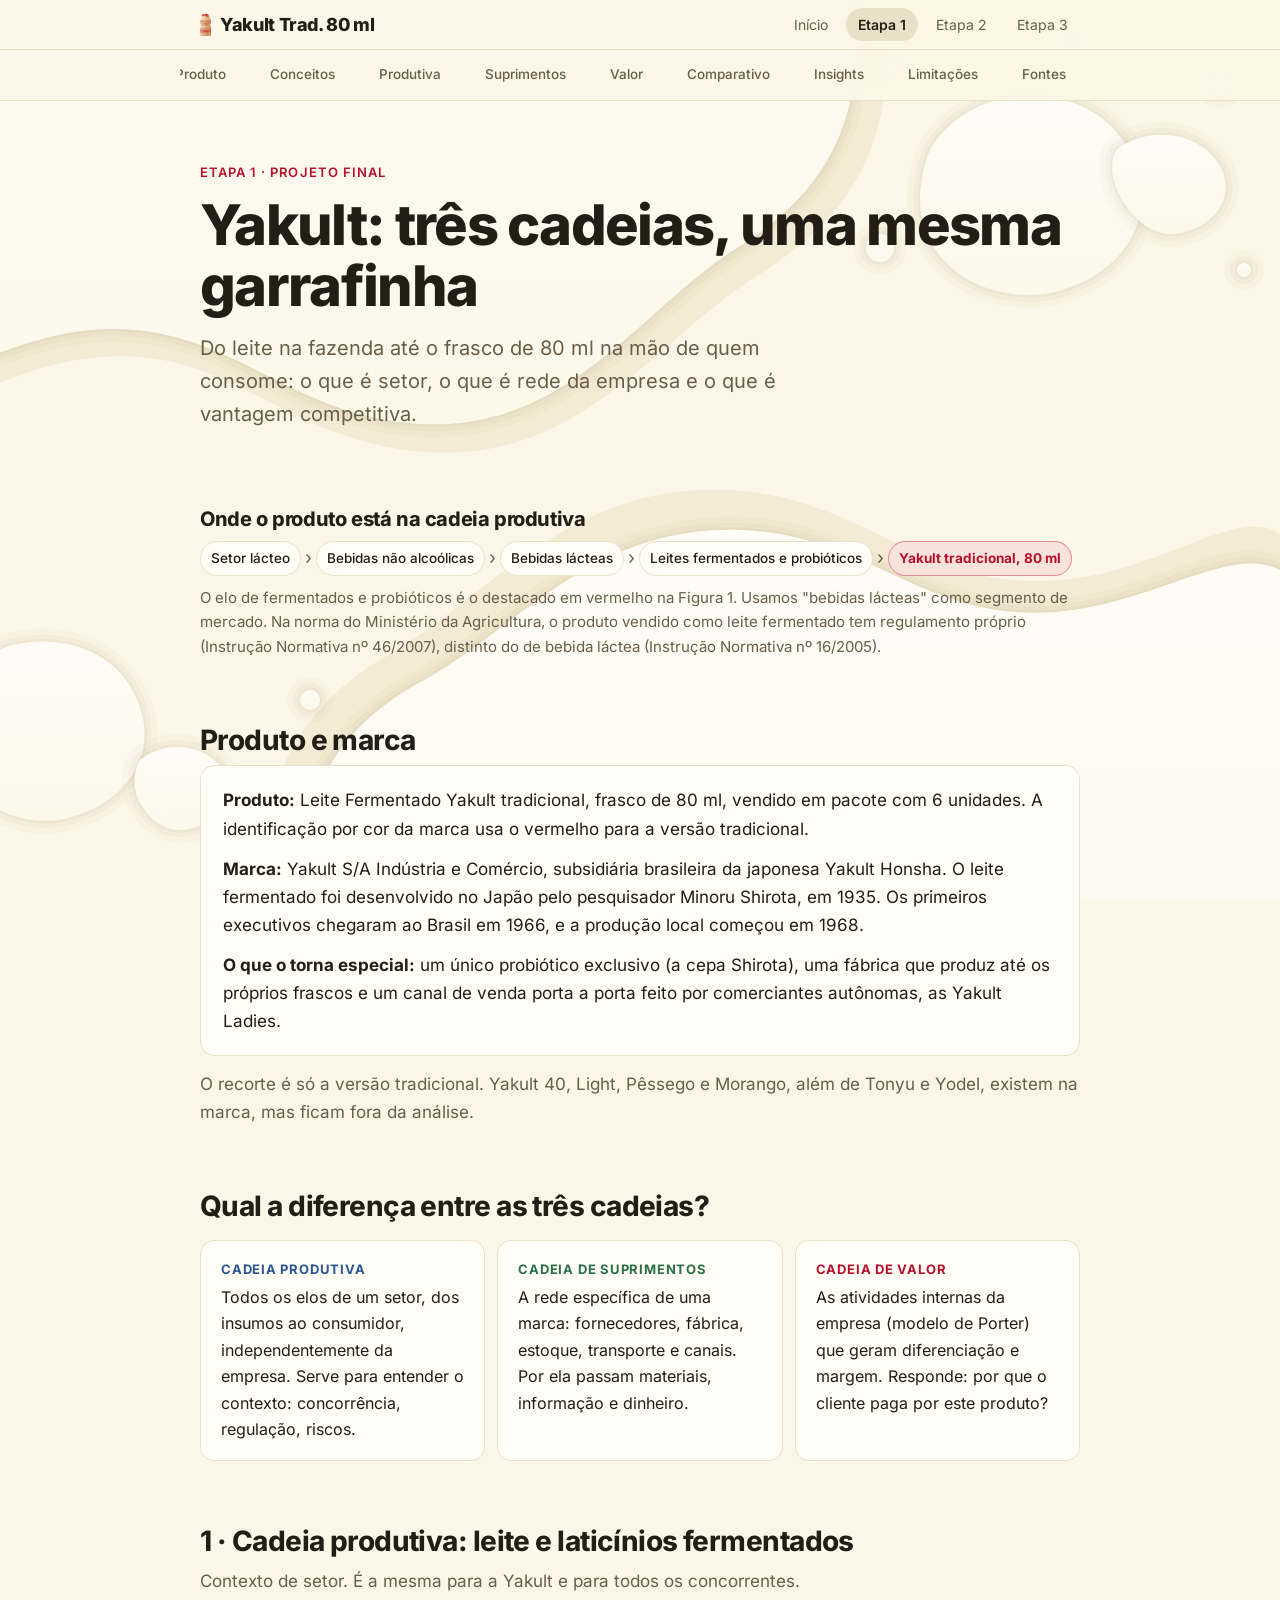
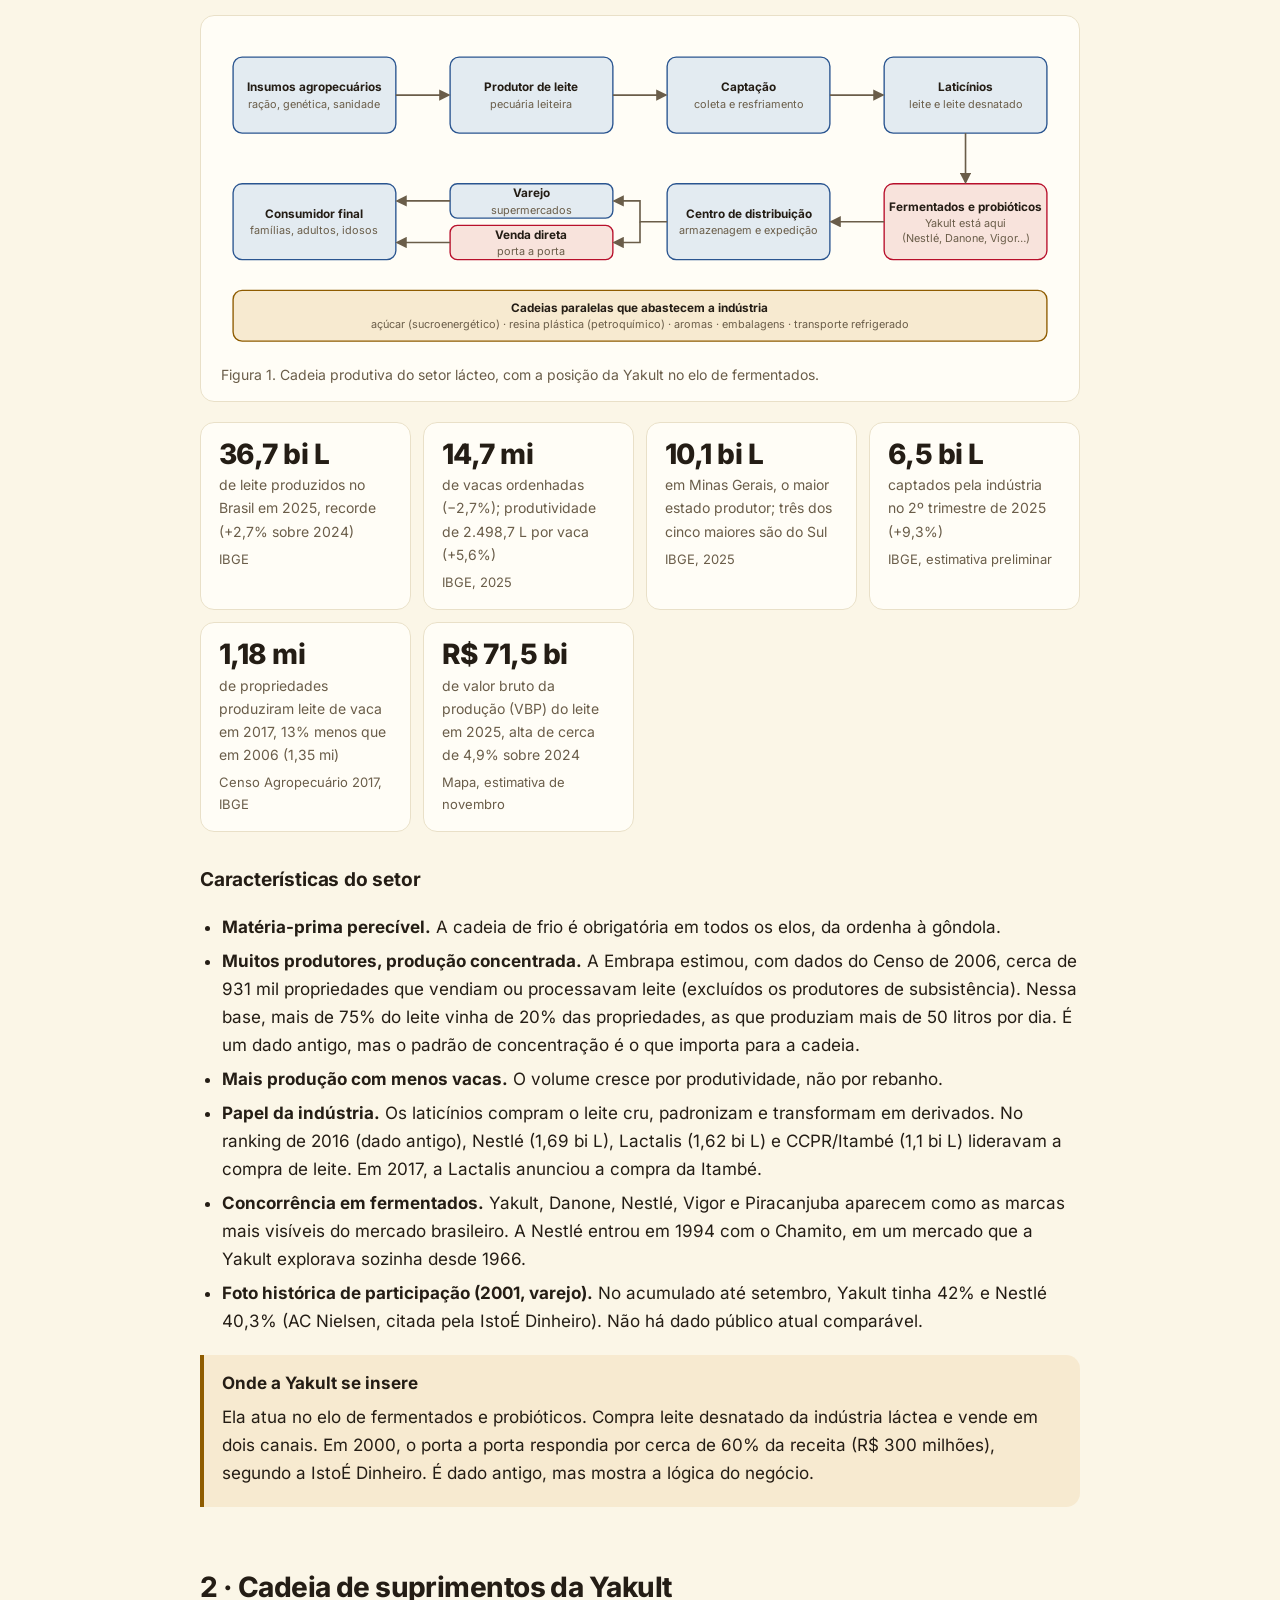
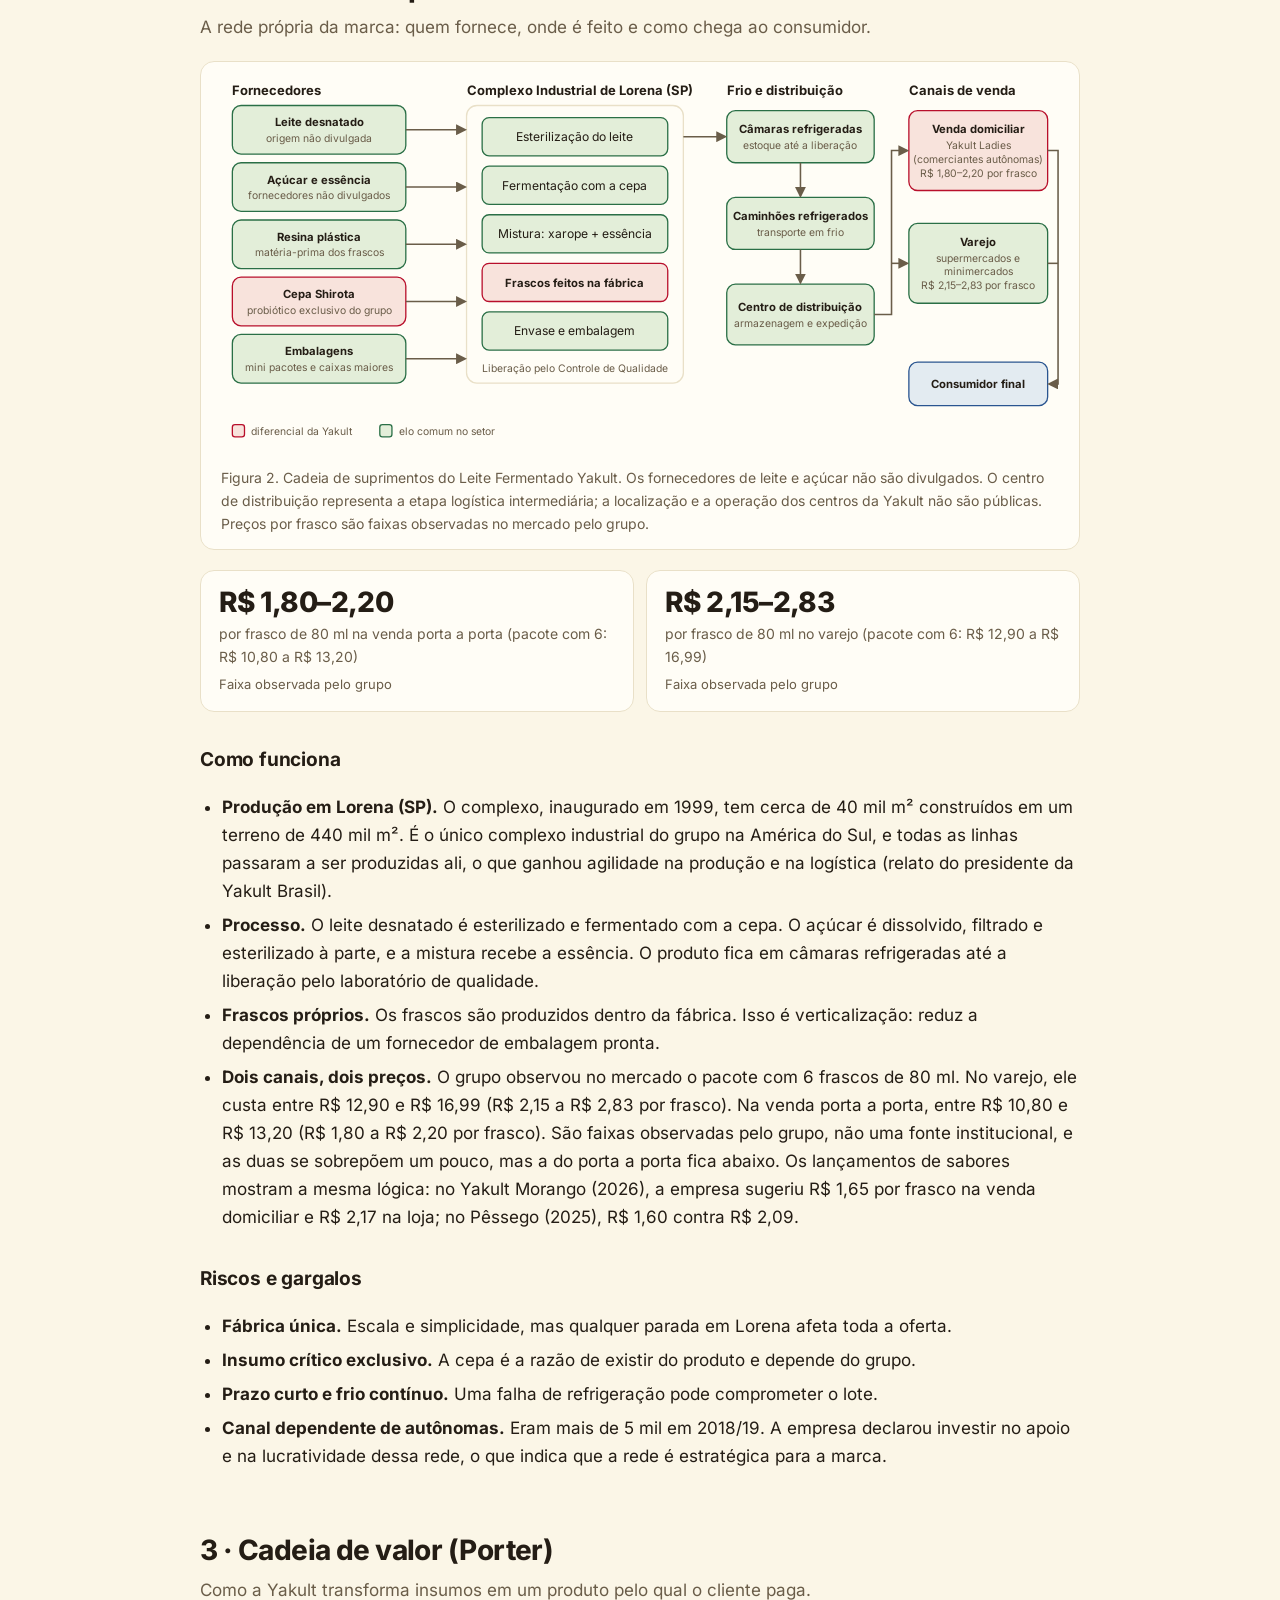
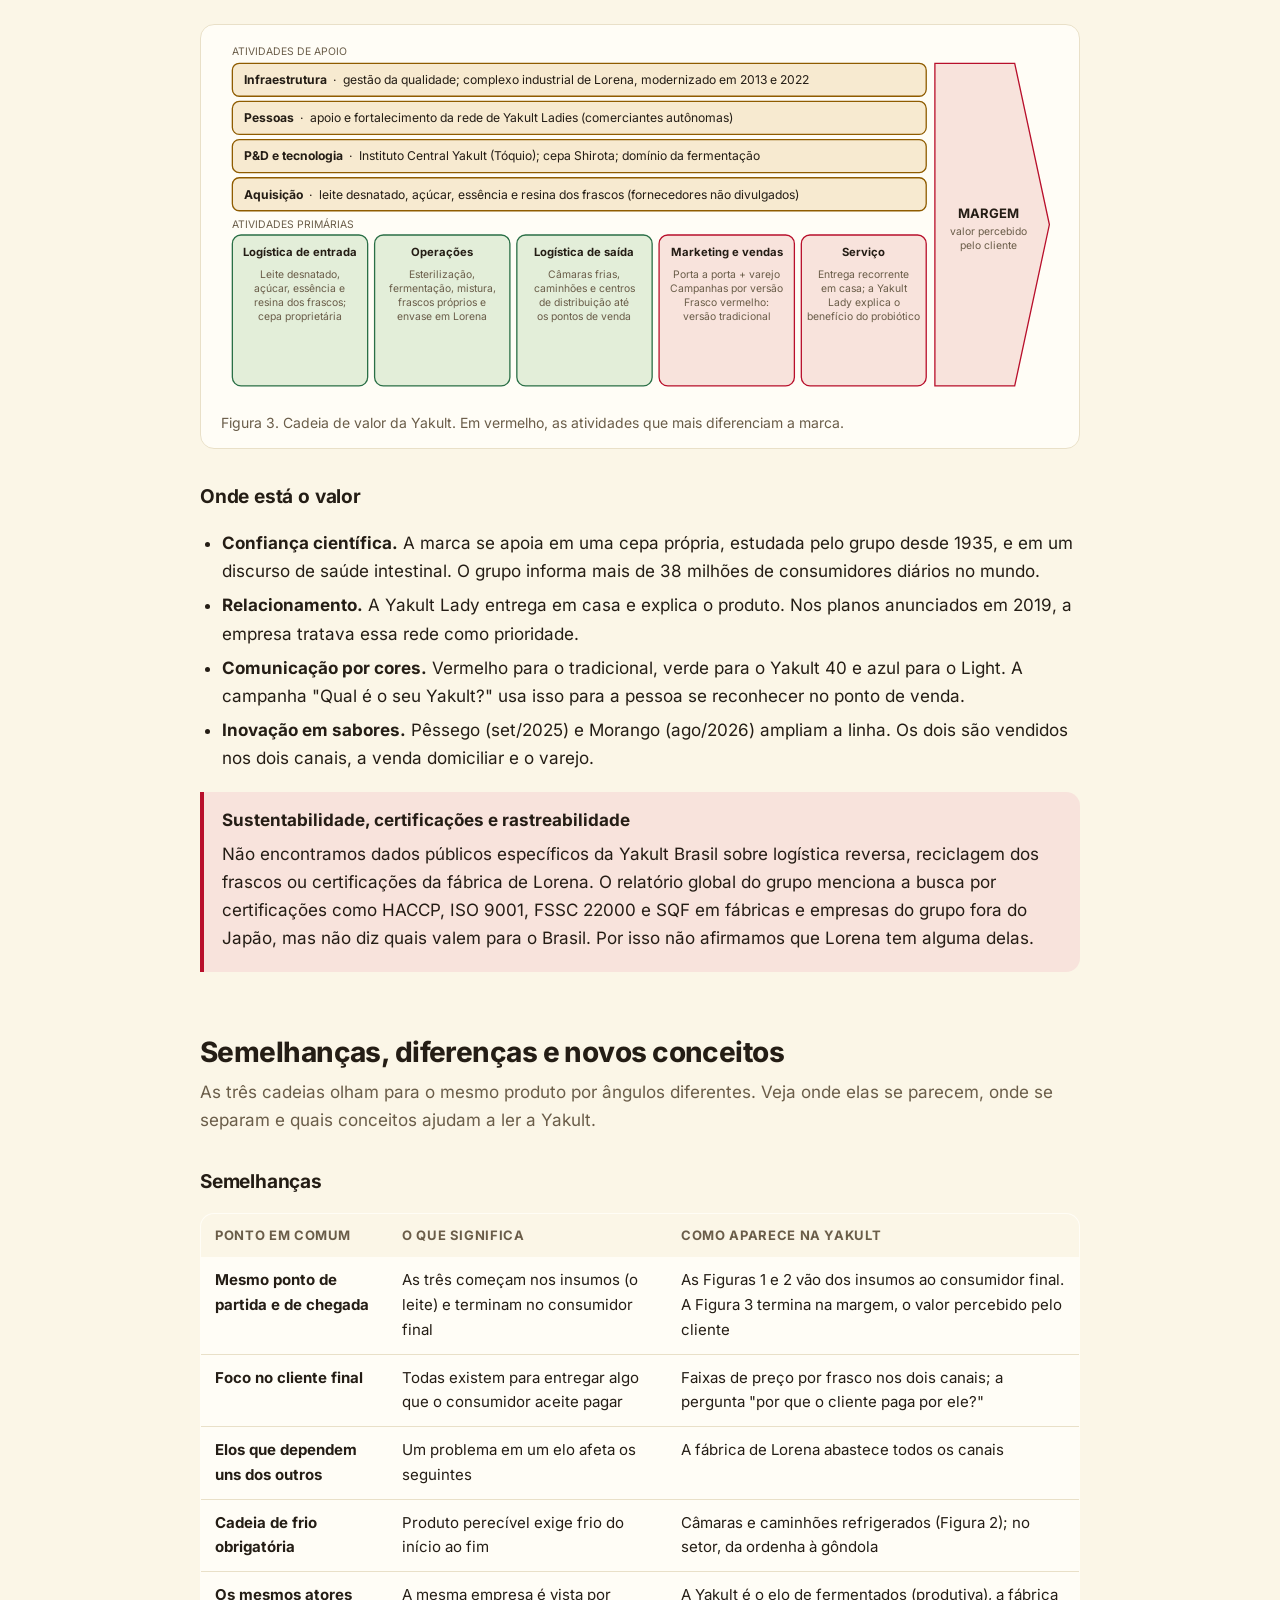
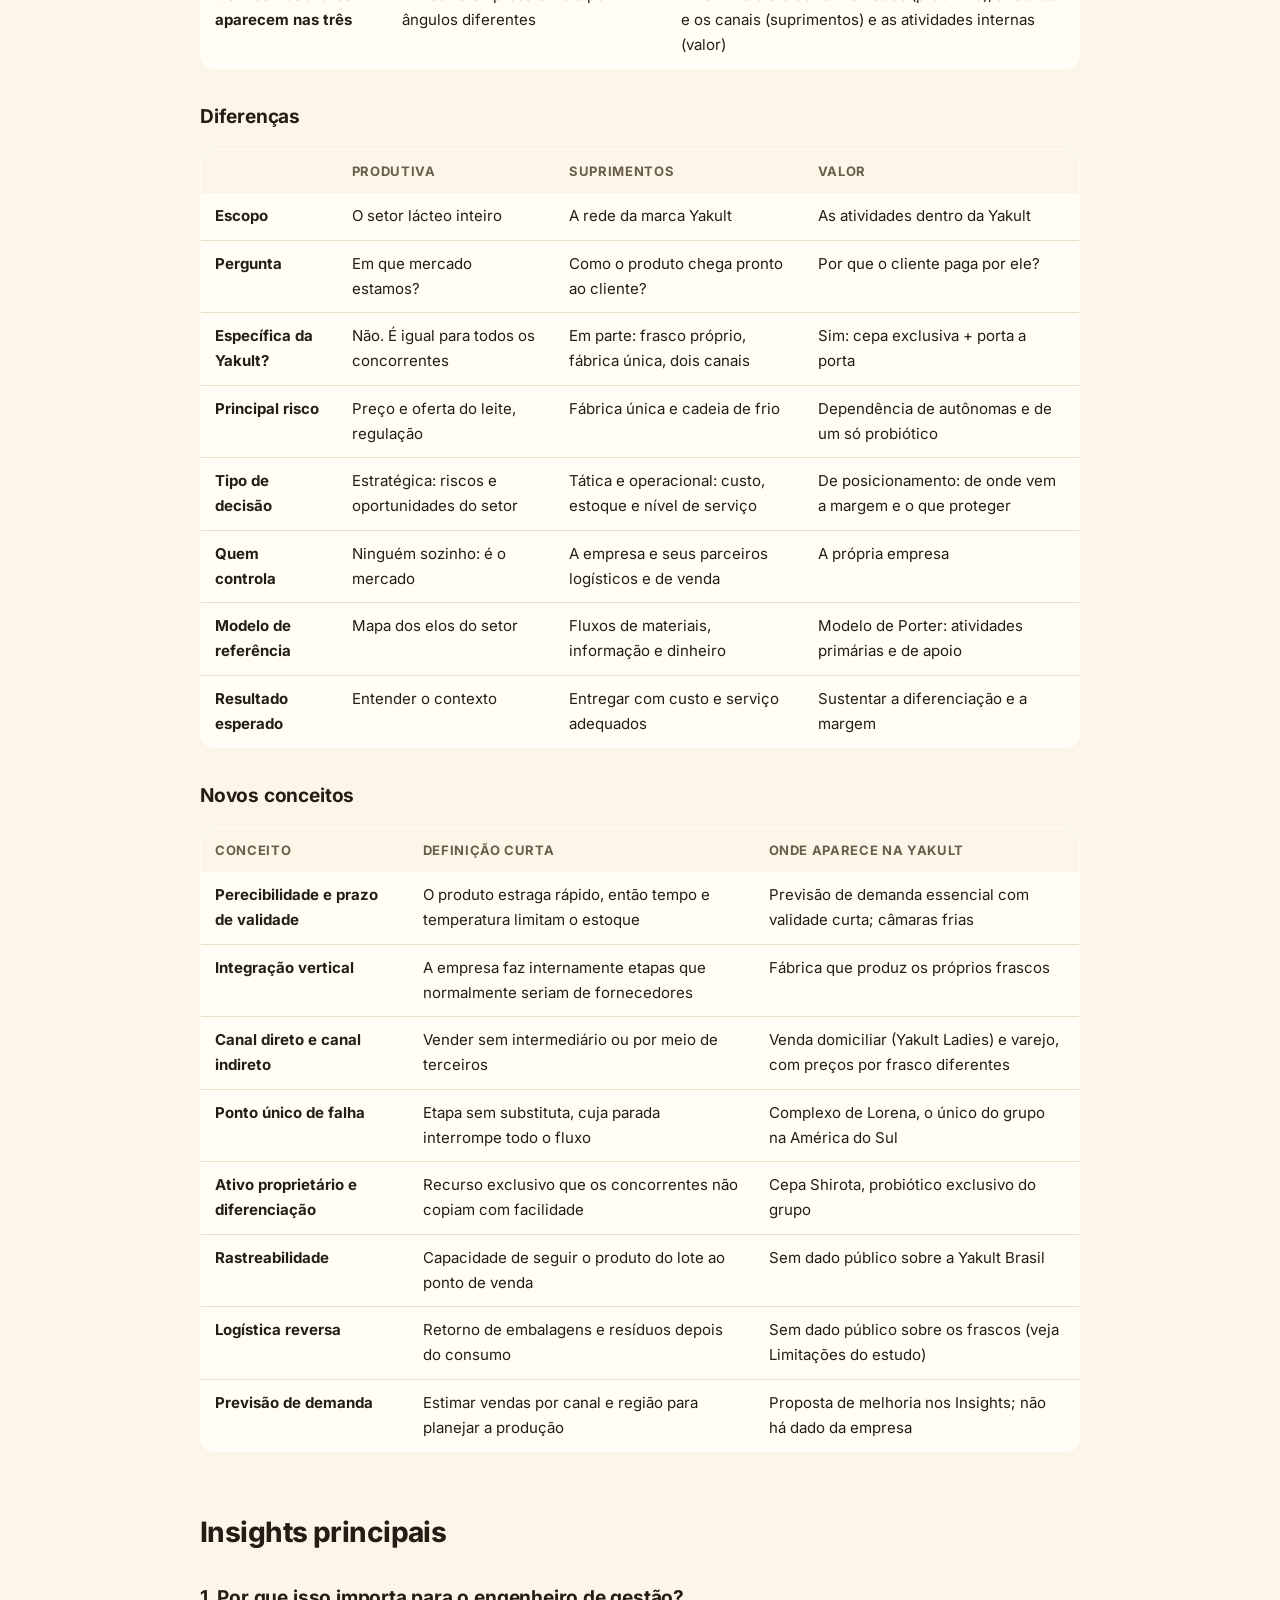
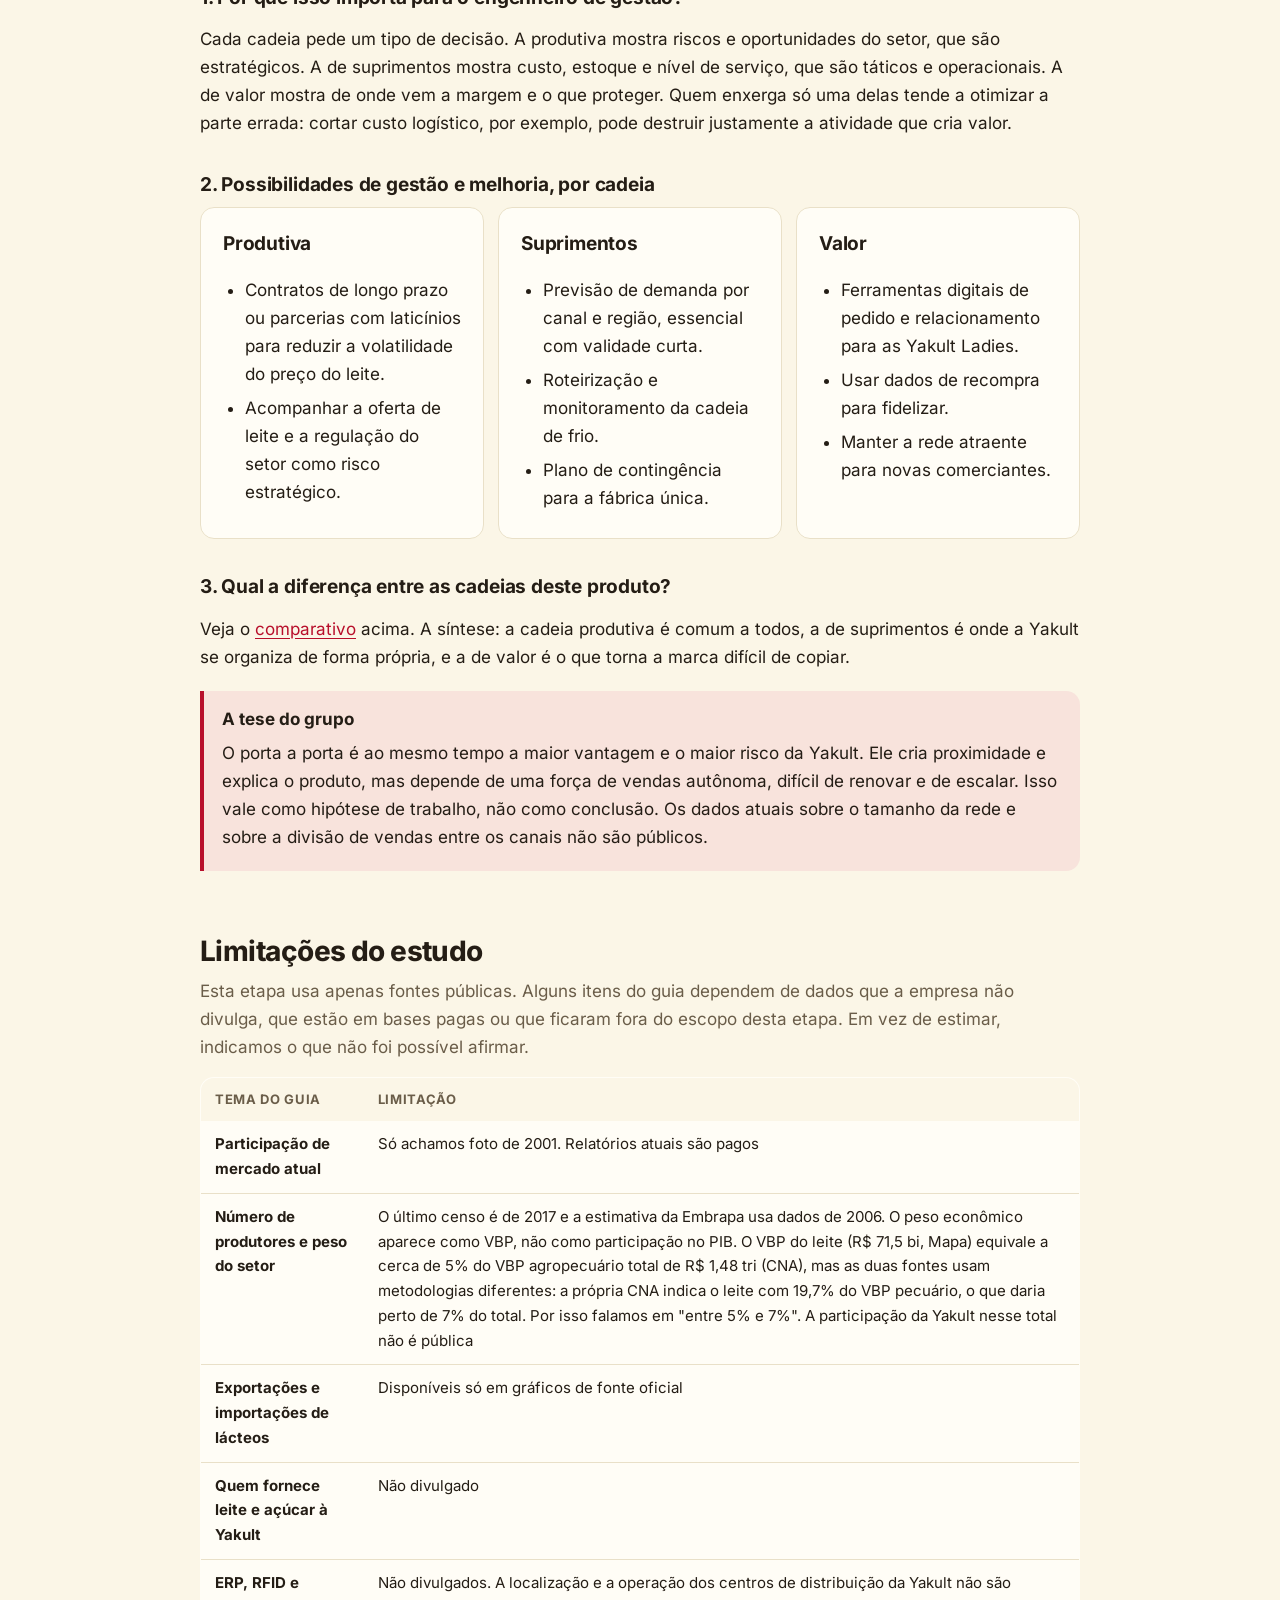
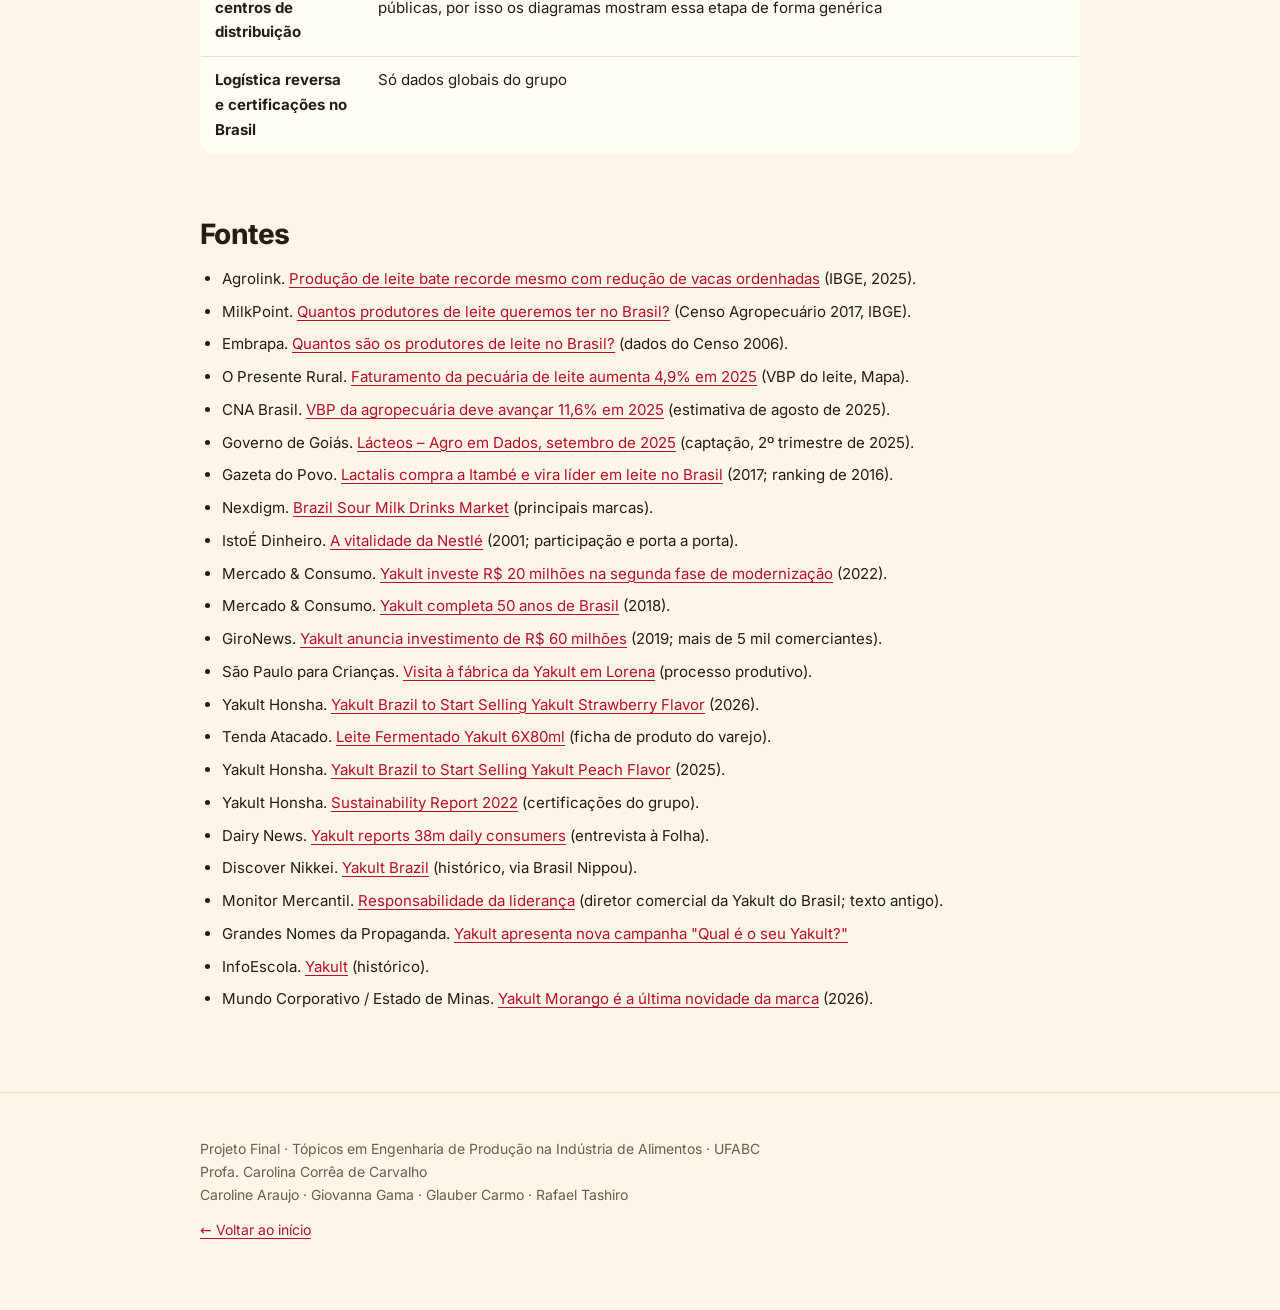
==== commit 6b38fdf2: "Adiciona Etapa 3 (KPIs e parâmetros de gestão) e PDF Página etapa-3.html com mapa de KPIs por fase d" ====
--- a/etapa-1.html
+++ b/etapa-1.html
@@ -112,6 +112,7 @@
       <a href="index.html">Início</a>
       <a href="etapa-1.html" aria-current="page">Etapa 1</a>
       <a href="etapa-2.html">Etapa 2</a>
+      <a href="etapa-3.html">Etapa 3</a>
     </nav>
   </div>
   <nav class="tabs" aria-label="Seções da Etapa 1">
--- a/assets/style.css
+++ b/assets/style.css
@@ -356,3 +356,82 @@
 .fig-foto figcaption { font-size: 13px; color: var(--muted); margin-top: 8px; }
 td.num, th.num { font-variant-numeric: tabular-nums; }
 @media (max-width: 600px) { .bars li { grid-template-columns: 1fr; } .bars .bv { grid-column: 1; } }
+
+/* ---- Etapa 3: mapa de KPIs por fase, quadro de indicadores e impressão (PDF) ---- */
+.cad { list-style: none; margin: 18px 0; padding: 0; display: grid; gap: 22px; grid-template-columns: 1fr; counter-reset: fase; }
+.fase { position: relative; background: var(--surface); border: 1px solid var(--line); border-top: 4px solid var(--green); border-radius: 12px; padding: 12px 14px 14px; }
+.fase.p { border-top-color: var(--blue); }
+.fase.v { border-top-color: var(--red); }
+.fase.a { border-top-color: var(--amber); }
+.fase h3 { margin: 0 0 2px; font-size: 15.5px; }
+.fase .ator { margin: 0 0 8px; font-size: 13px; color: var(--muted); }
+.fase ul { list-style: none; margin: 0; padding: 0; display: flex; flex-wrap: wrap; gap: 6px; }
+.fase li { margin: 0; font-size: 12.5px; line-height: 1.3; padding: 3px 9px; border-radius: 999px; background: var(--bg); border: 1px solid var(--line); }
+.fase li.nd { border-style: dashed; color: var(--muted); }
+.fase:not(:last-child)::after { content: "↓"; position: absolute; left: 50%; bottom: -21px; transform: translateX(-50%); color: var(--muted); font-size: 16px; line-height: 1; }
+.sop-faixa { background: var(--amber-soft); border: 1px solid var(--amber); border-radius: 12px; padding: 12px 14px; margin-top: 8px; }
+.sop-faixa h3 { margin: 0 0 6px; font-size: 15.5px; }
+.sop-faixa ul { list-style: none; margin: 0; padding: 0; display: flex; flex-wrap: wrap; gap: 6px; }
+.sop-faixa li { margin: 0; font-size: 12.5px; padding: 3px 9px; border-radius: 999px; background: var(--surface); border: 1px solid var(--line); }
+@media (min-width: 1100px) {
+  .cad { grid-template-columns: repeat(4, 1fr); gap: 22px 18px; }
+  .fase:not(:last-child)::after { content: "→"; left: auto; right: -17px; bottom: auto; top: 22px; transform: none; }
+  .fase:nth-child(4n)::after { content: ""; }
+}
+.leg-bases { display: flex; flex-wrap: wrap; gap: 8px 16px; margin: 10px 0 4px; font-size: 13px; color: var(--muted); }
+.bs { display: inline-block; font-size: 11.5px; font-weight: 700; padding: 2px 8px; border-radius: 999px; white-space: nowrap; }
+.bs.pub { background: var(--green-soft); color: var(--green); }
+.bs.nor { background: var(--blue-soft); color: var(--blue); }
+.bs.sug { background: var(--amber-soft); color: var(--amber); }
+table.q { font-size: 14px; }
+table.q td, table.q th { vertical-align: top; }
+.dl-pdf { display: inline-block; margin-top: 14px; padding: 10px 20px; background: var(--red); color: #fff; font-weight: 600; border-radius: 999px; text-decoration: none; }
+.print-only { display: none; }
+@media print {
+  @page { size: A4 landscape; margin: 12mm; }
+  html, body { background: #fff !important; }
+  body { font-size: 11.5px; }
+  .milk-bg, .topbar, .skip, .dl-pdf, footer a, .no-print { display: none !important; }
+  .print-only { display: block; }
+  .wrap { max-width: none; padding: 0; }
+  .hero { padding: 0 0 8px; }
+  .hero h1 { font-size: 24px; }
+  section { padding: 8px 0; break-inside: auto; }
+  h2, h3 { break-after: avoid; }
+  .table-wrap { overflow: visible !important; margin: 6px 0 10px; }
+  table, table.q { overflow: visible; border-radius: 0; break-inside: auto; font-size: 10.5px; }
+  th, td { padding: 6px 10px; }
+  thead { display: table-header-group; }
+  .bars-grp, .bars-grp + .sub { break-after: avoid; }
+  .bars-grp { margin-top: 12px; }
+  .facts { margin: 8px 0; }
+  .hero { padding: 0 0 4px; }
+  .hero .lede { font-size: 13px; margin: 4px 0; }
+  .cad { margin: 8px 0; }
+  .fase .ator { display: none; }
+  #quadro { break-before: page; }
+  .sub + .table-wrap { break-before: avoid; }
+  #cadeia > .sub { margin: 2px 0; }
+  .fase li { font-size: 10.5px; padding: 2px 7px; }
+  tr, .fase, .card, .callout { break-inside: avoid; }
+  .cad { display: flex; flex-wrap: wrap; gap: 14px; }
+  .cad .fase { flex: 0 0 calc(25% - 10.5px); box-sizing: border-box; }
+  footer p:last-child { display: none; }
+  .fase:not(:last-child)::after { content: "→"; left: auto; right: -13px; bottom: auto; top: 18px; transform: none; }
+  .fase:nth-child(4n)::after { content: ""; }
+  a { color: inherit; text-decoration: none; }
+  .fontes a { text-decoration: underline; word-break: break-all; }
+  .bs, .fase, .sop-faixa, .callout, th { -webkit-print-color-adjust: exact; print-color-adjust: exact; }
+}
+
+ol.sources { padding-left: 2.4em; }
+@media print {
+  section { padding: 2px 0 !important; margin: 0 !important; }
+  .hero h1 { font-size: 22px; margin: 2px 0; }
+  h2 { font-size: 19px; margin: 6px 0 2px; }
+  .hero .eyebrow { margin: 0; }
+  .print-only { margin: 4px 0 0; font-size: 10.5px; }
+  .fase { padding: 8px 10px 10px; }
+  .fase h3 { font-size: 13.5px; }
+  .sop-faixa { margin-top: 2px; padding: 8px 10px; }
+}
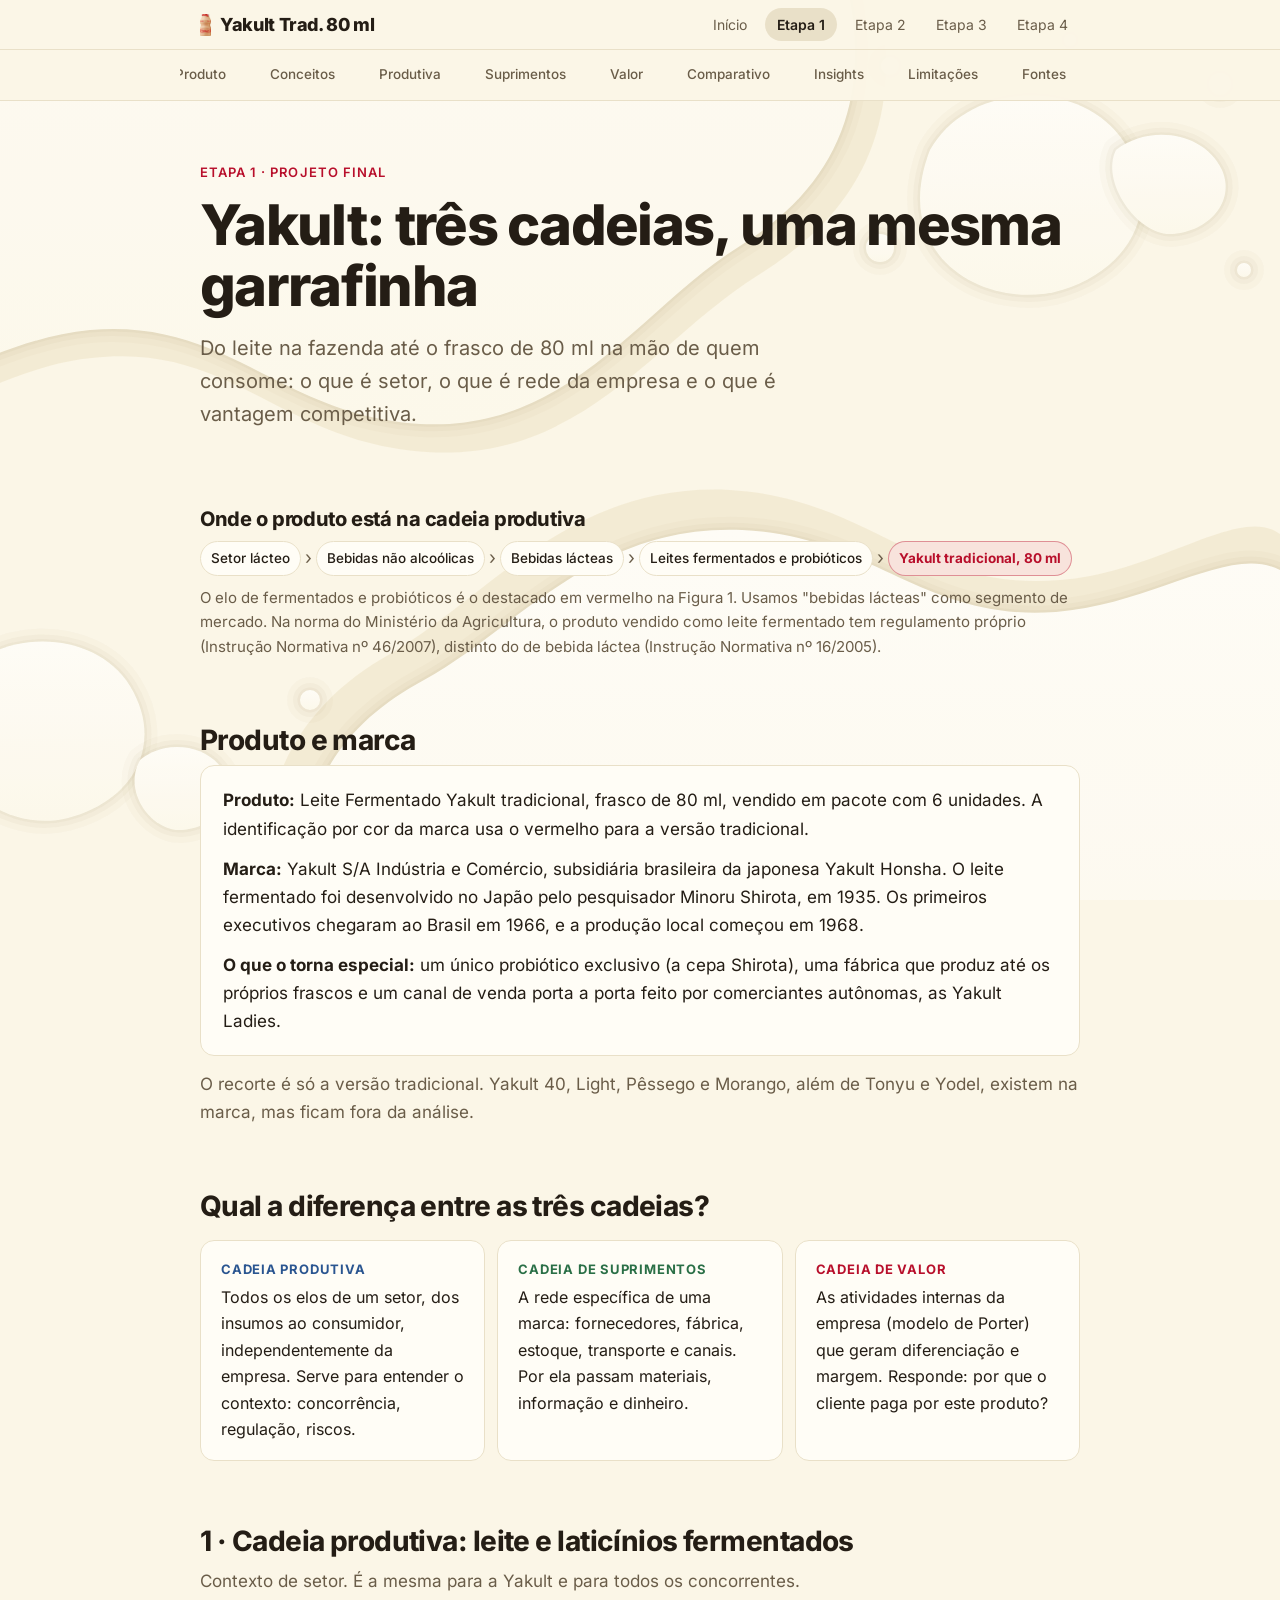
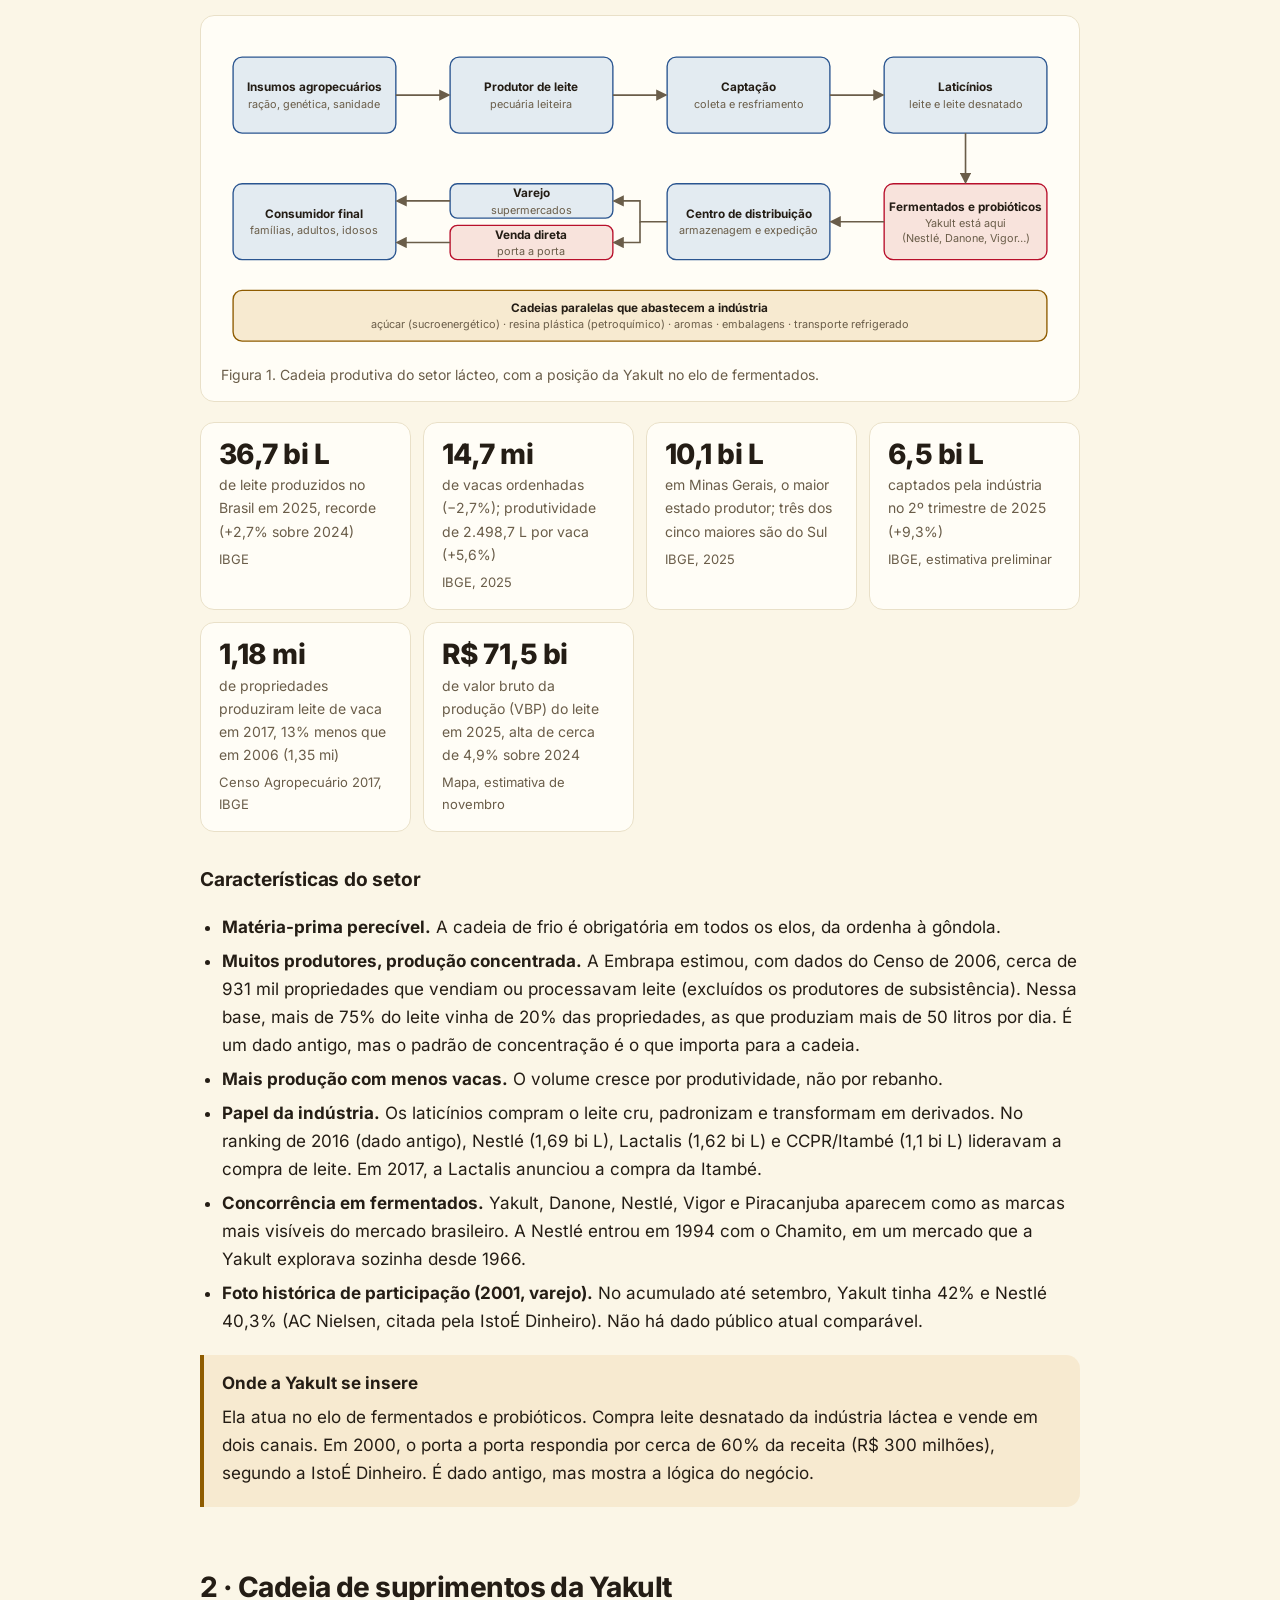
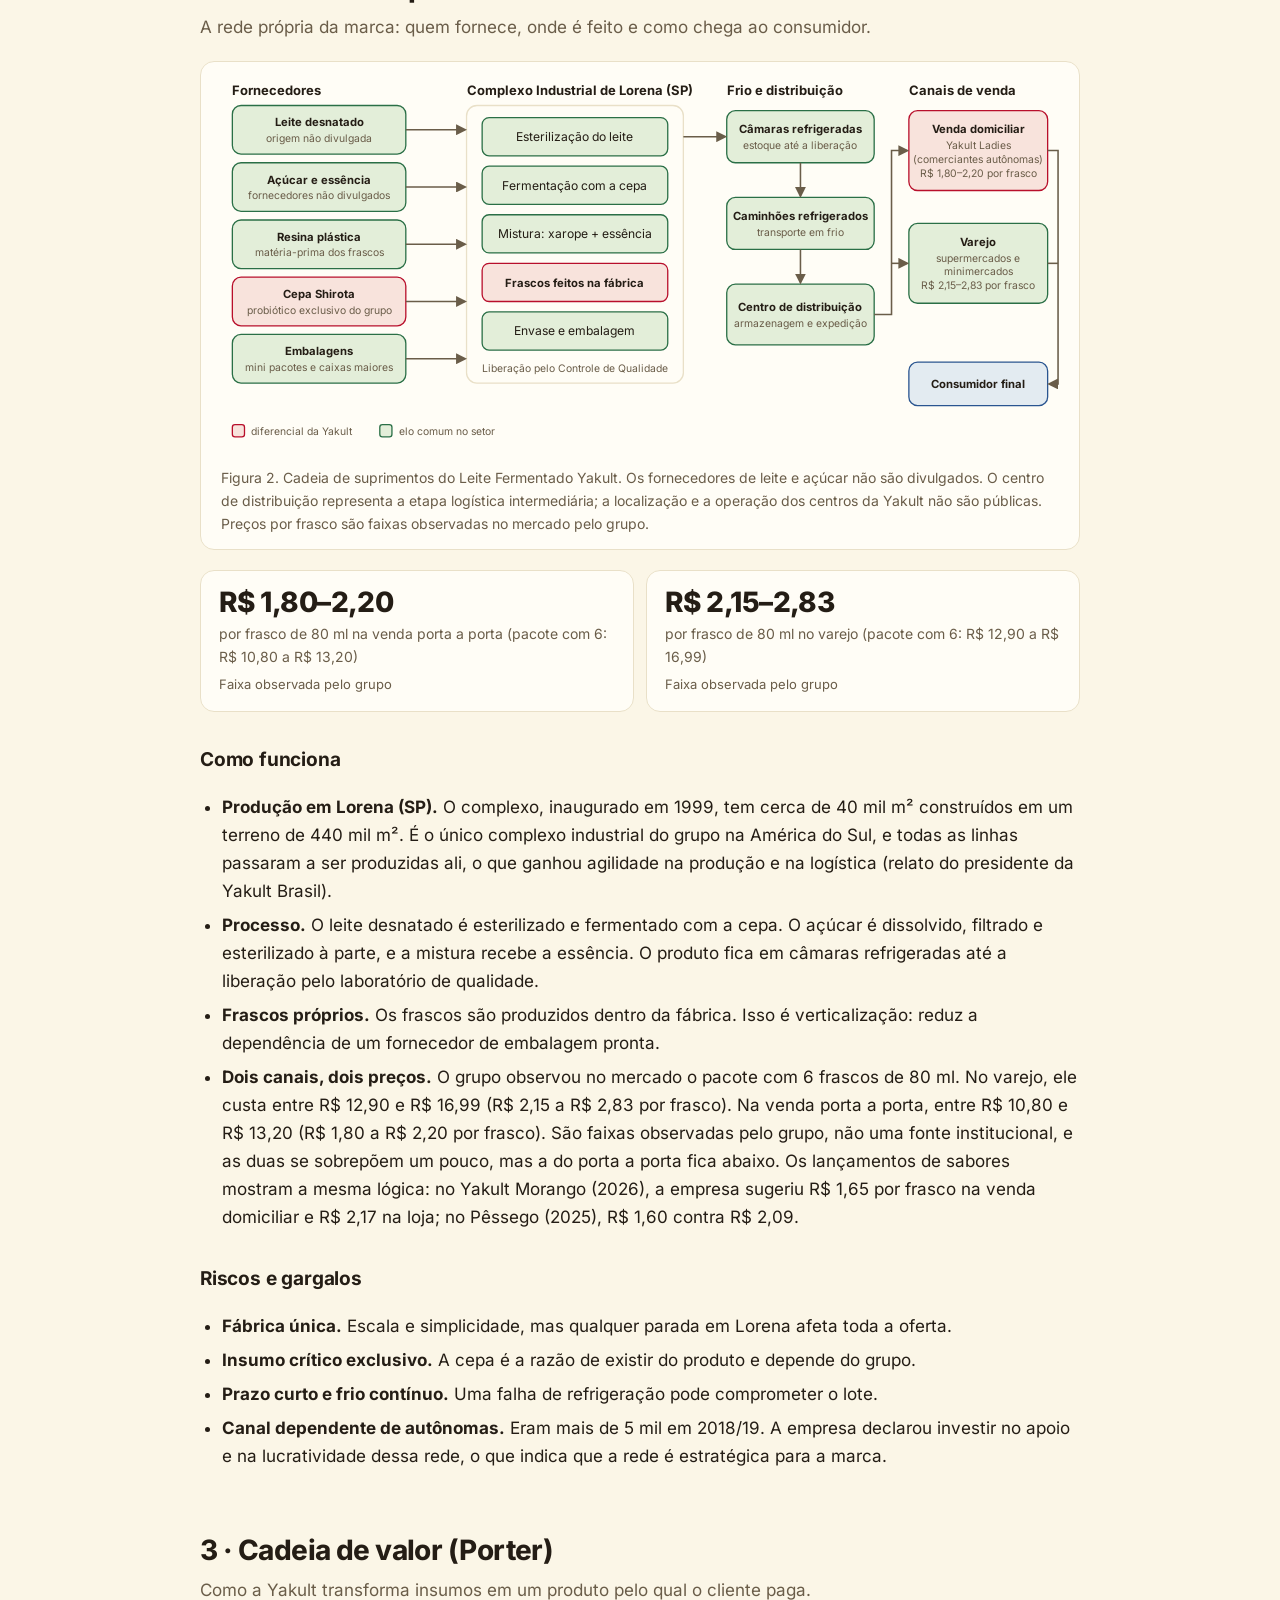
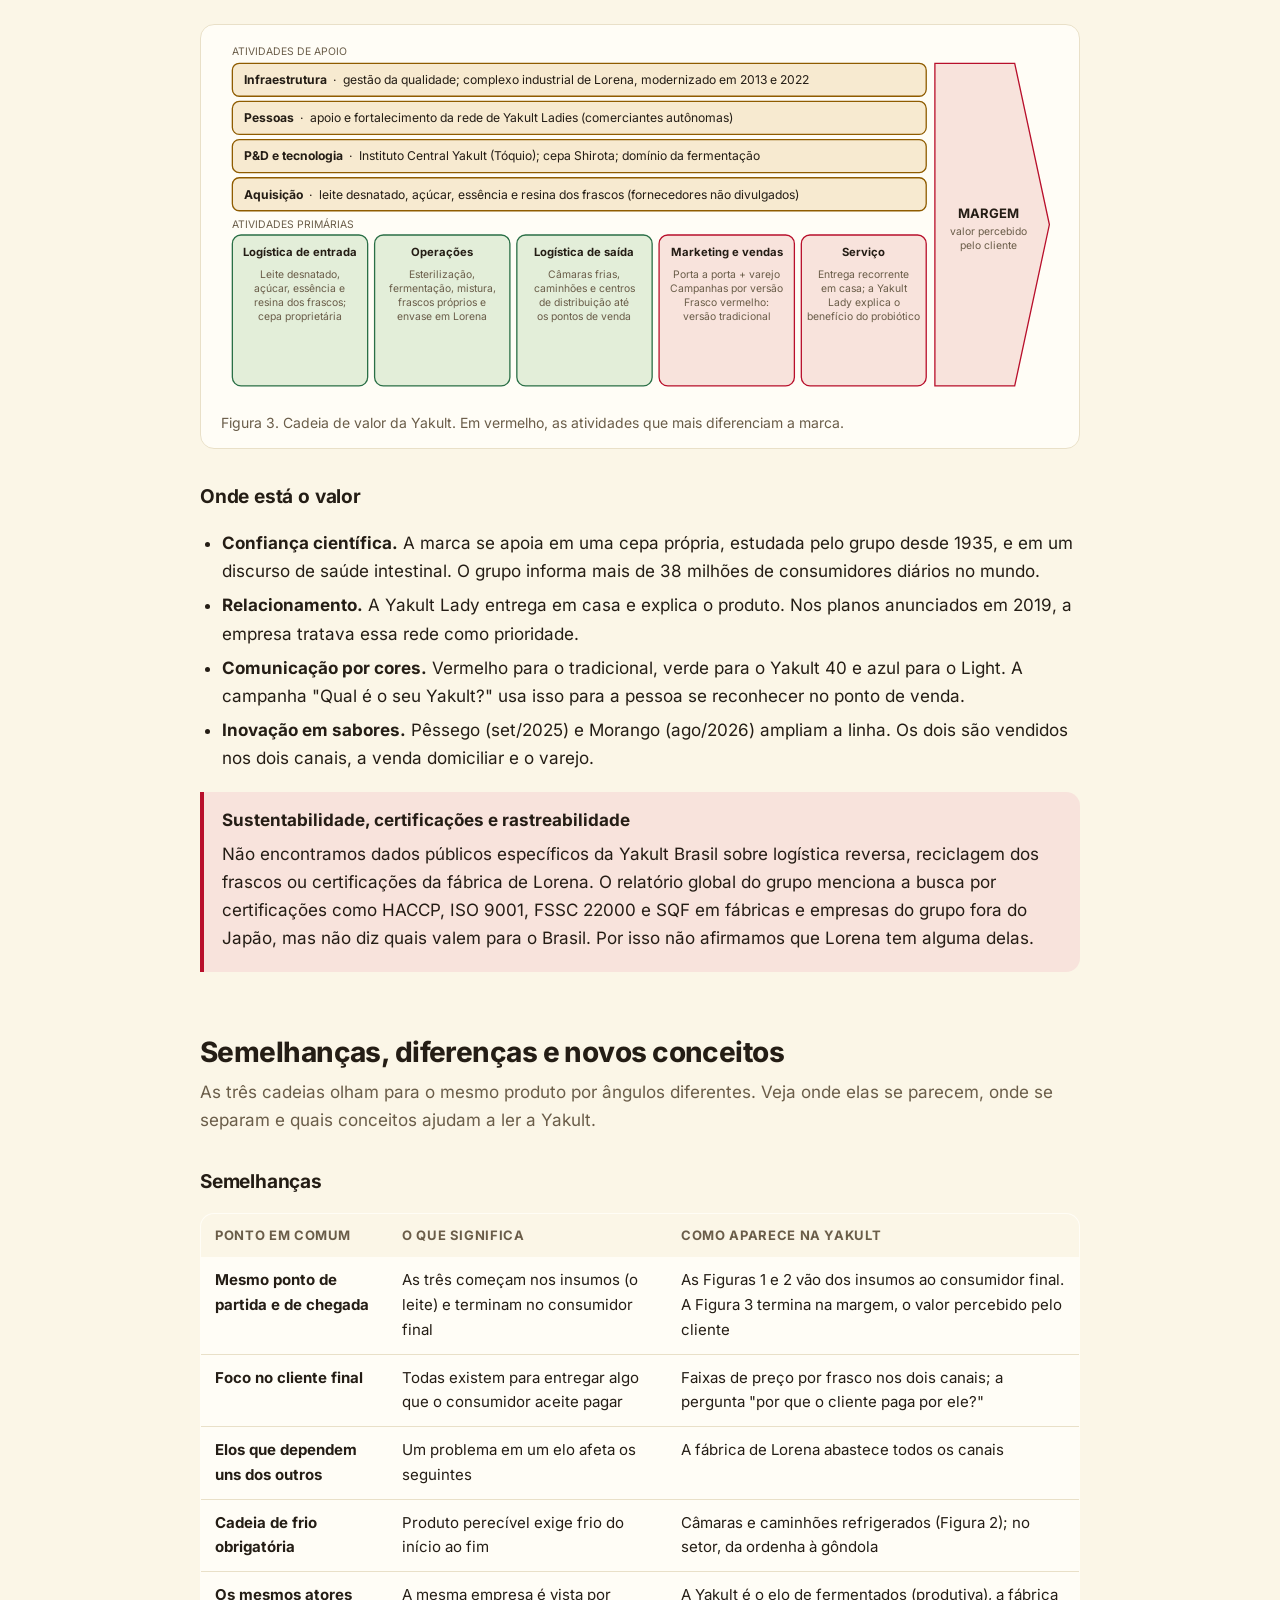
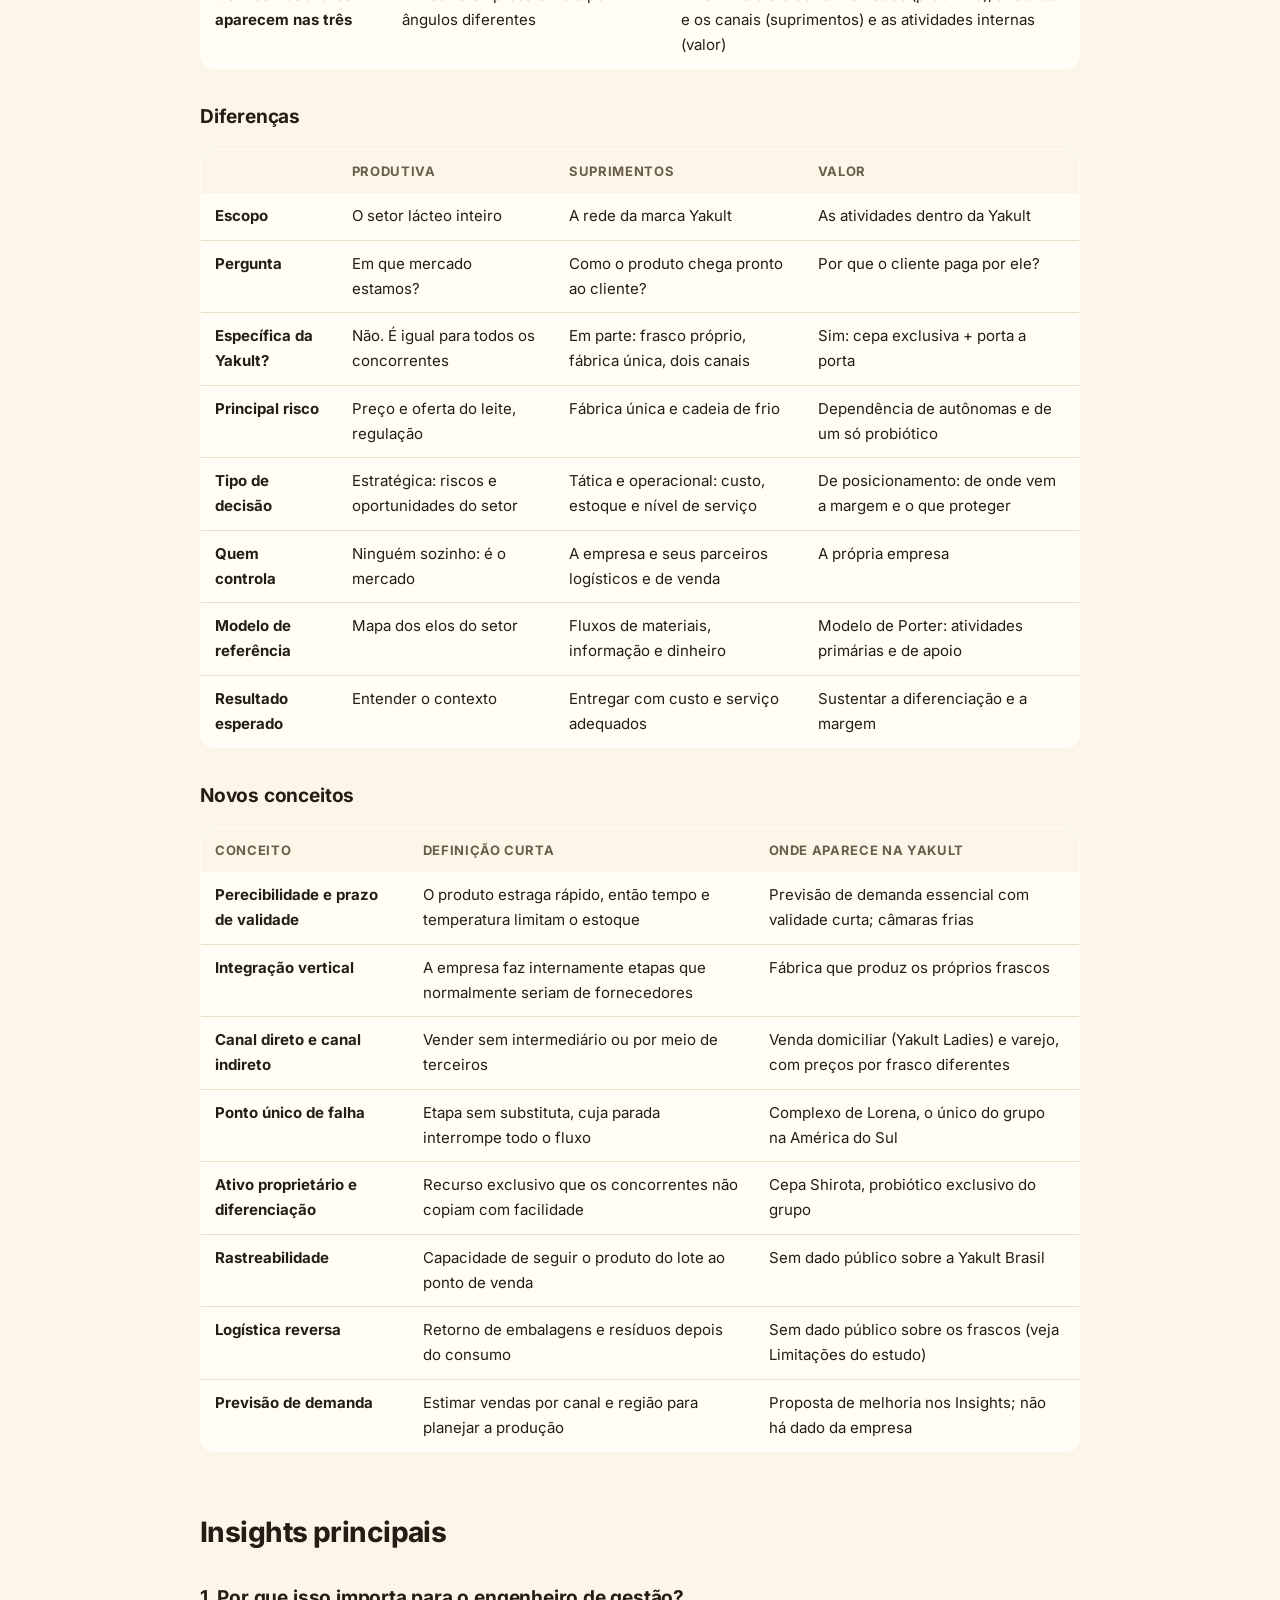
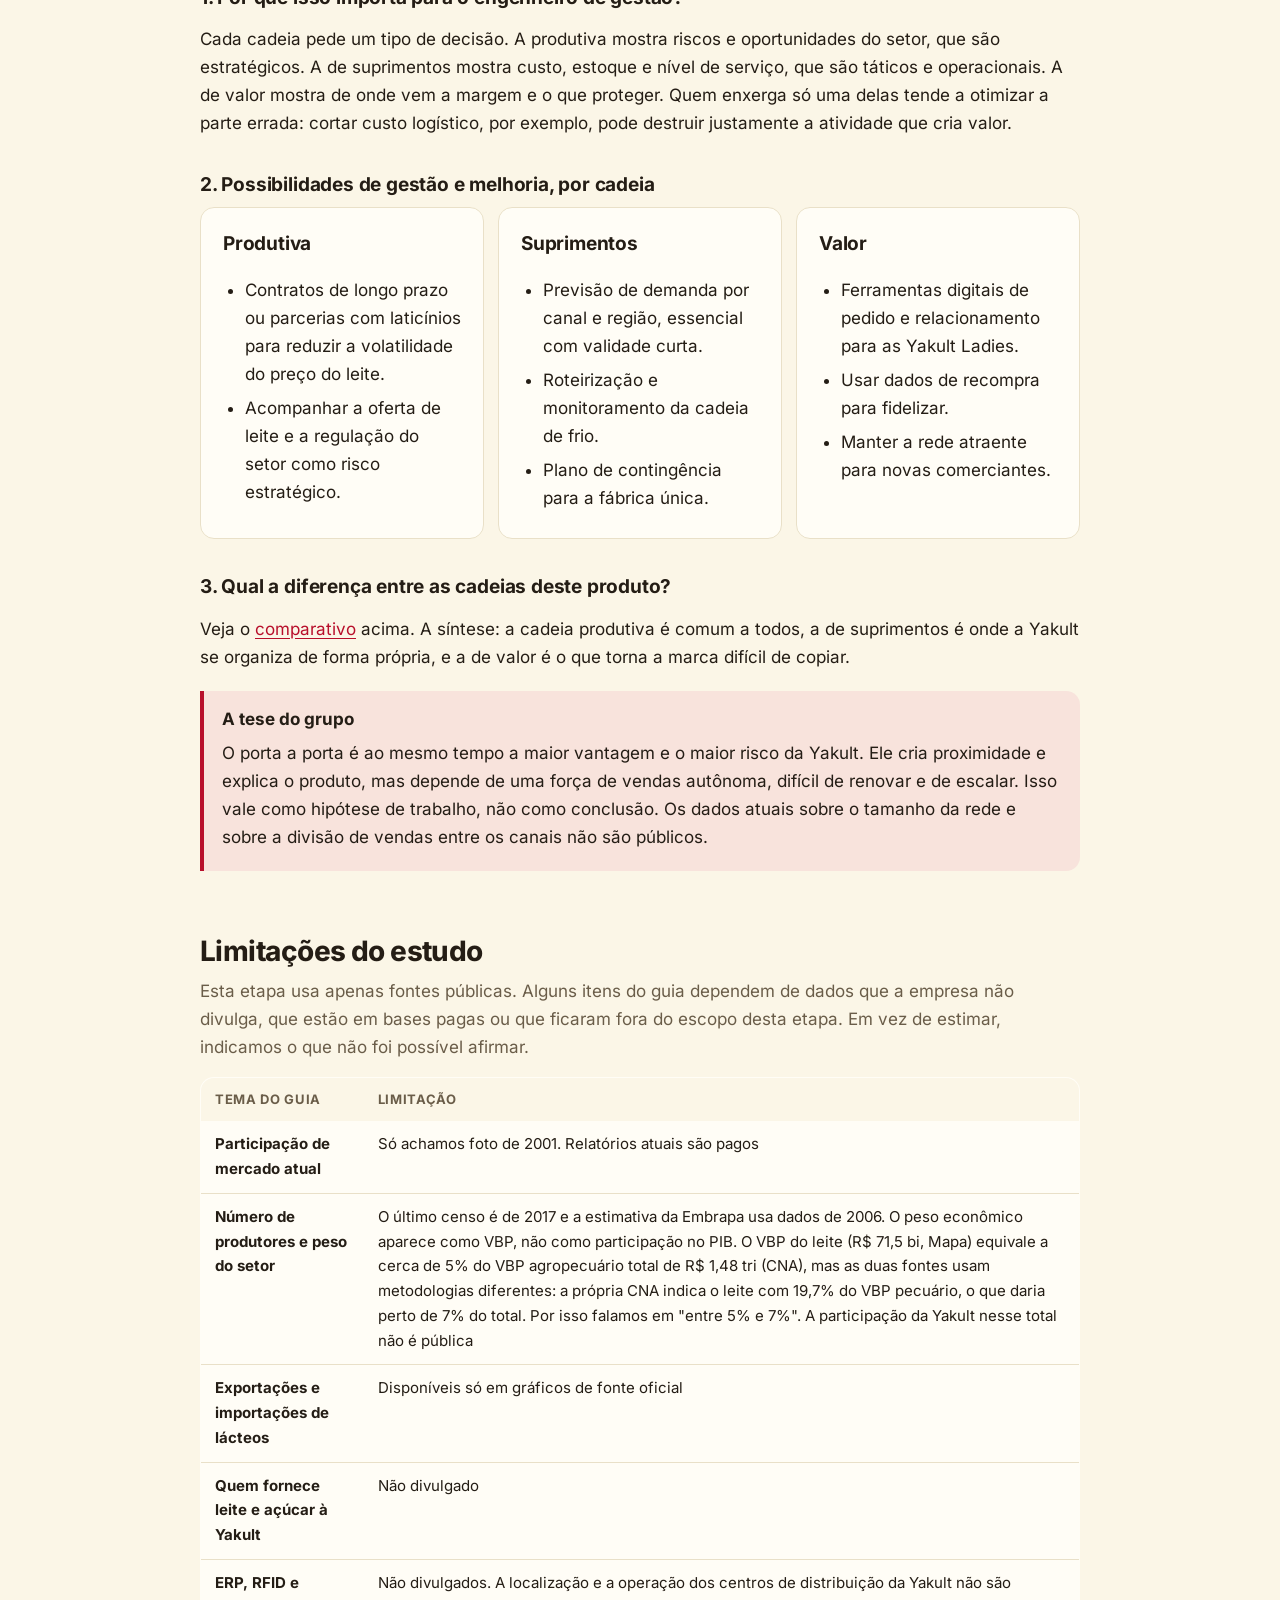
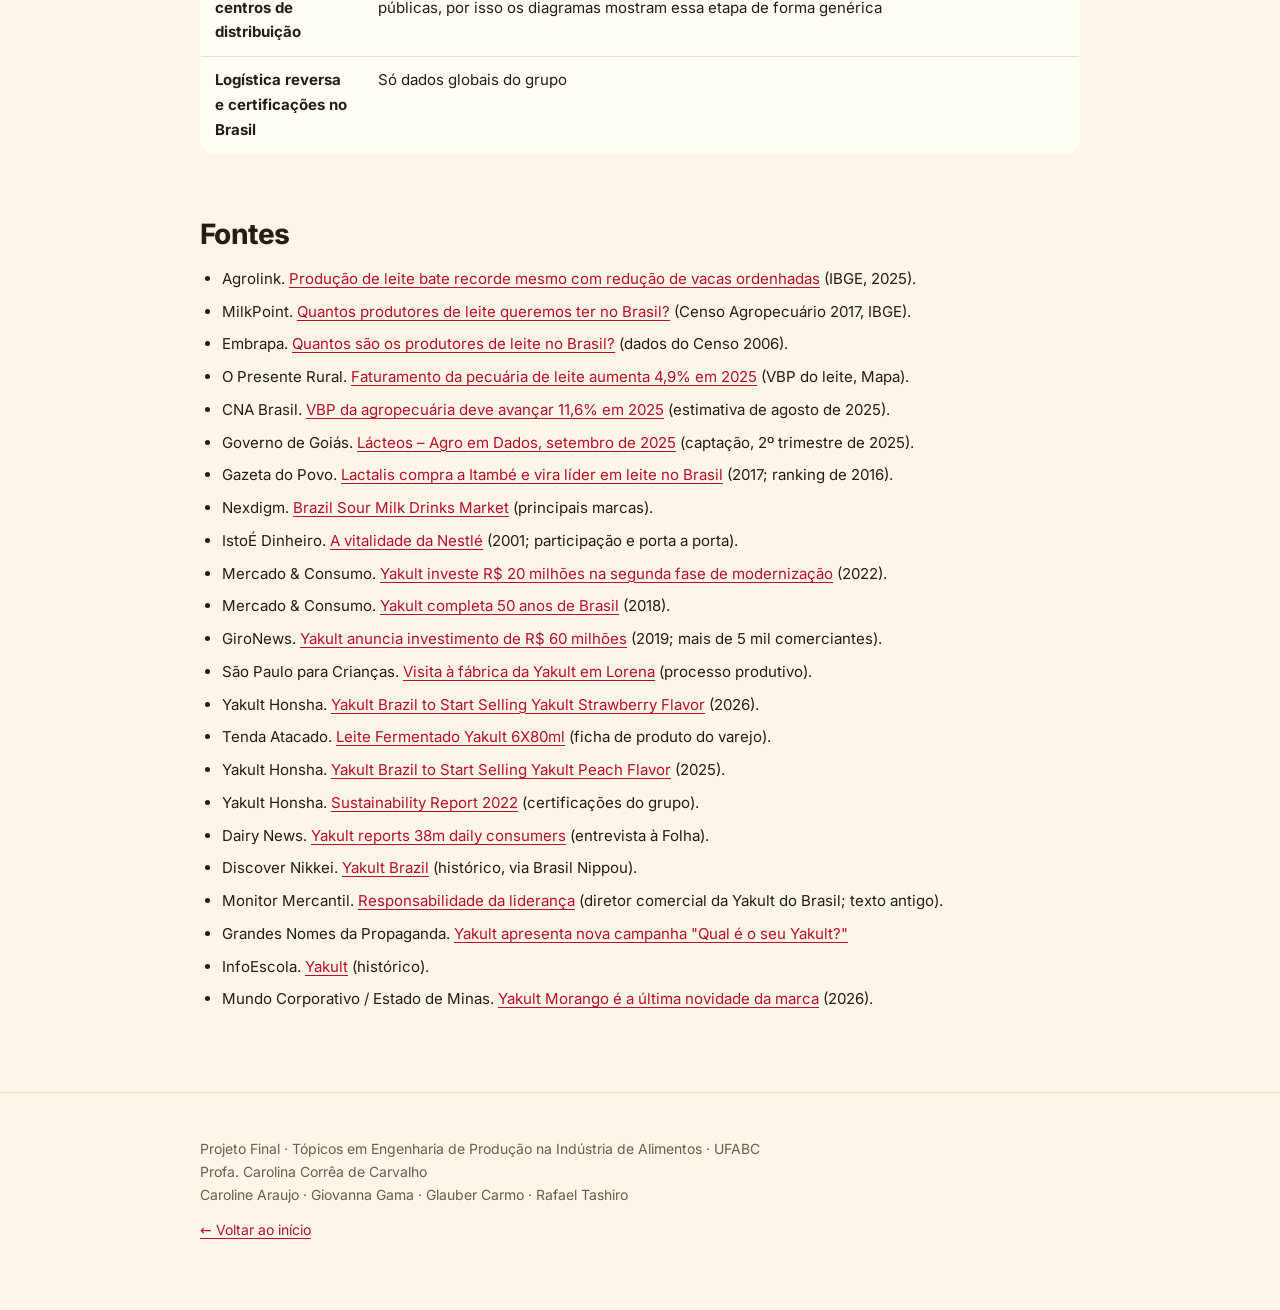
==== commit 54378935: "Etapa 4: pagina com o pedido, as respostas entregues e o PDF Adiciona etapa-4.html e assets/etapa-4." ====
--- a/etapa-1.html
+++ b/etapa-1.html
@@ -113,6 +113,7 @@
       <a href="etapa-1.html" aria-current="page">Etapa 1</a>
       <a href="etapa-2.html">Etapa 2</a>
       <a href="etapa-3.html">Etapa 3</a>
+      <a href="etapa-4.html">Etapa 4</a>
     </nav>
   </div>
   <nav class="tabs" aria-label="Seções da Etapa 1">
--- a/assets/style.css
+++ b/assets/style.css
@@ -435,3 +435,39 @@
   .fase h3 { font-size: 13.5px; }
   .sop-faixa { margin-top: 2px; padding: 8px 10px; }
 }
+th .expl { display: block; margin-top: 4px; font-size: 13px; font-weight: 400; color: var(--muted); text-transform: none; letter-spacing: 0; line-height: 1.45; }
+table.q tbody th { min-width: 15em; max-width: 26em; }
+@media print { th .expl { font-size: 9.5px; margin-top: 2px; } }
+@media print { table.q tbody th, table.q thead th:first-child { width: 36%; max-width: none; } table.q td:nth-child(4) { width: 30%; } }
+@media (min-width: 601px) { table.q tbody th { width: 30%; } }
+
+/* ---- Etapa 3: 8 KPIs e tabela síntese ---- */
+.kpi8 { grid-template-columns: 1fr; }
+@media (min-width: 900px) { .kpi8 { grid-template-columns: repeat(2, 1fr); } }
+.q3 { margin: 8px 0 0; }
+.q3 dt { margin-top: 10px; font-size: 12px; font-weight: 700; letter-spacing: .04em; text-transform: uppercase; color: var(--red); }
+.q3 dd { margin: 3px 0 0; font-size: 14.5px; line-height: 1.5; }
+table.sint { font-size: 13px; line-height: 1.45; }
+table.sint td, table.sint th { vertical-align: top; }
+@media (min-width: 601px) { table.sint { min-width: 2000px; } table.sint tbody th { width: 7em; } }
+@media print {
+  #tabela, #final { break-before: page; }
+  .kpi8 { display: block !important; columns: 2; column-gap: 14px; }
+  .kpi8 .card { break-inside: avoid; display: block; margin: 0 0 10px; padding: 10px 12px; }
+  table.sint { min-width: 0 !important; font-size: 9.5px; line-height: 1.35; table-layout: fixed; width: 100%; }
+  table.sint th, table.sint td { padding: 5px 6px; word-break: break-word; }
+  table.sint tbody th { width: auto; }
+  table.sint tr { break-inside: avoid; }
+  table.sint th:nth-child(1) { width: 6%; } table.sint th:nth-child(2) { width: 8%; } table.sint th:nth-child(3) { width: 6%; }
+  table.sint th:nth-child(4), table.sint th:nth-child(5) { width: 12%; } table.sint th:nth-child(6) { width: 11%; }
+  table.sint th:nth-child(7) { width: 13%; } table.sint th:nth-child(8) { width: 12%; } table.sint th:nth-child(9) { width: 14%; } table.sint th:nth-child(10) { width: 8%; }
+  table.sint thead th { font-size: 8.5px; }
+  .q3 dd { font-size: 10.5px; }
+  .q3 dt { font-size: 9px; margin-top: 5px; }
+}
+
+/* telas muito estreitas: cinco links no menu precisam caber */
+@media (max-width: 360px) {
+  .nav { font-size: 12px; gap: 0; }
+  .nav a { padding: 5px 7px; }
+}
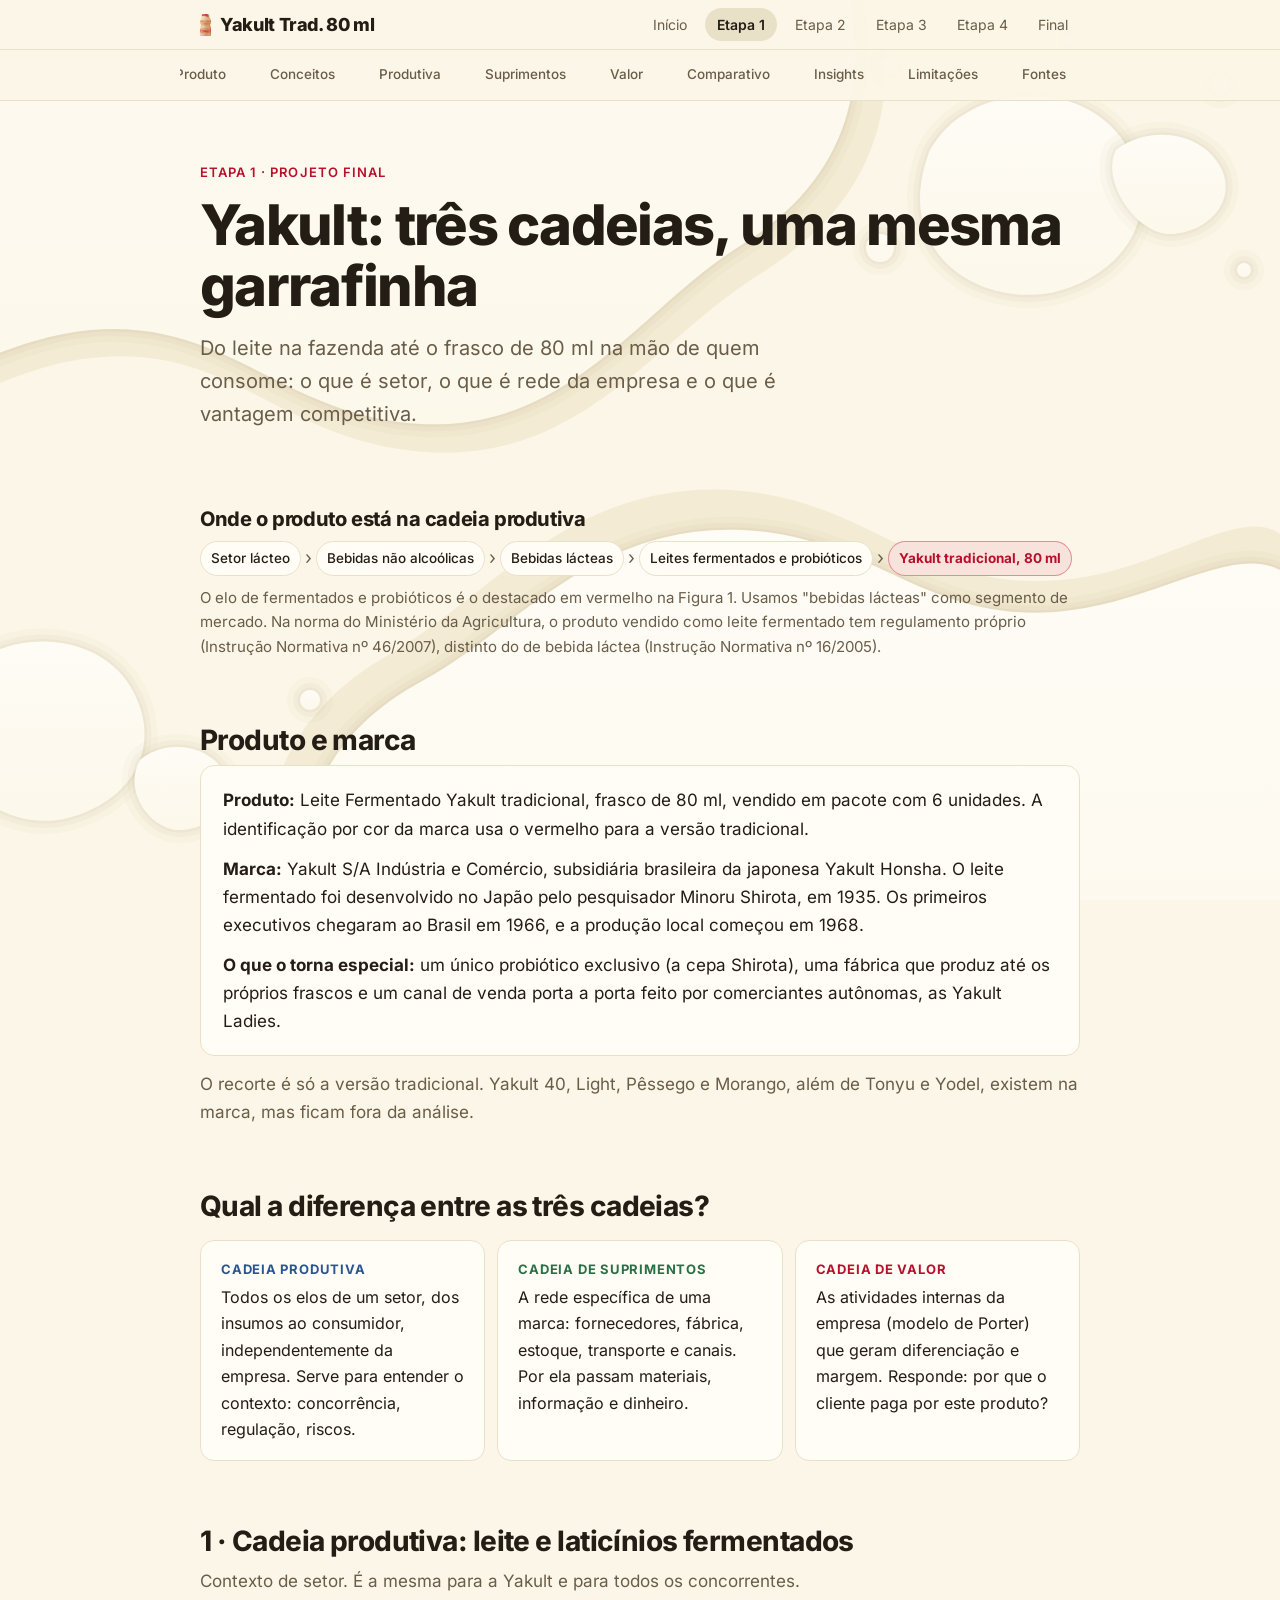
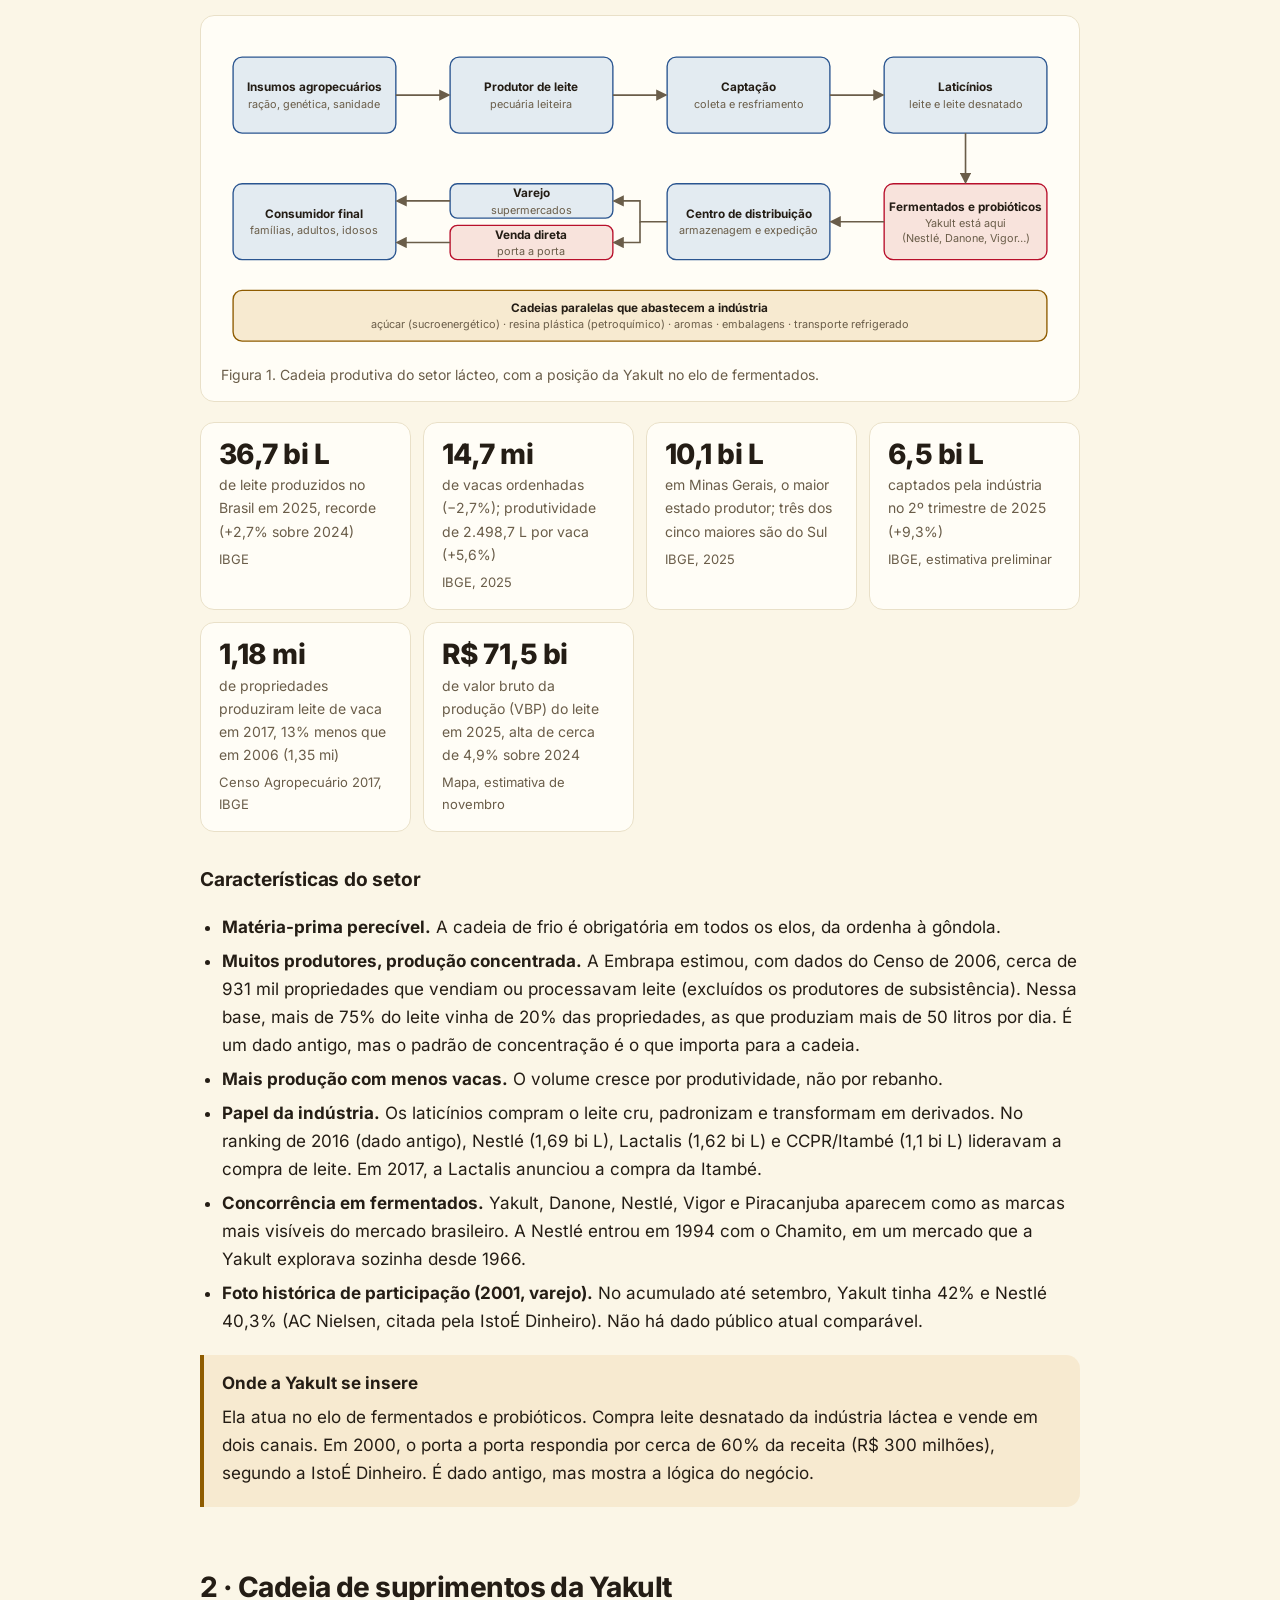
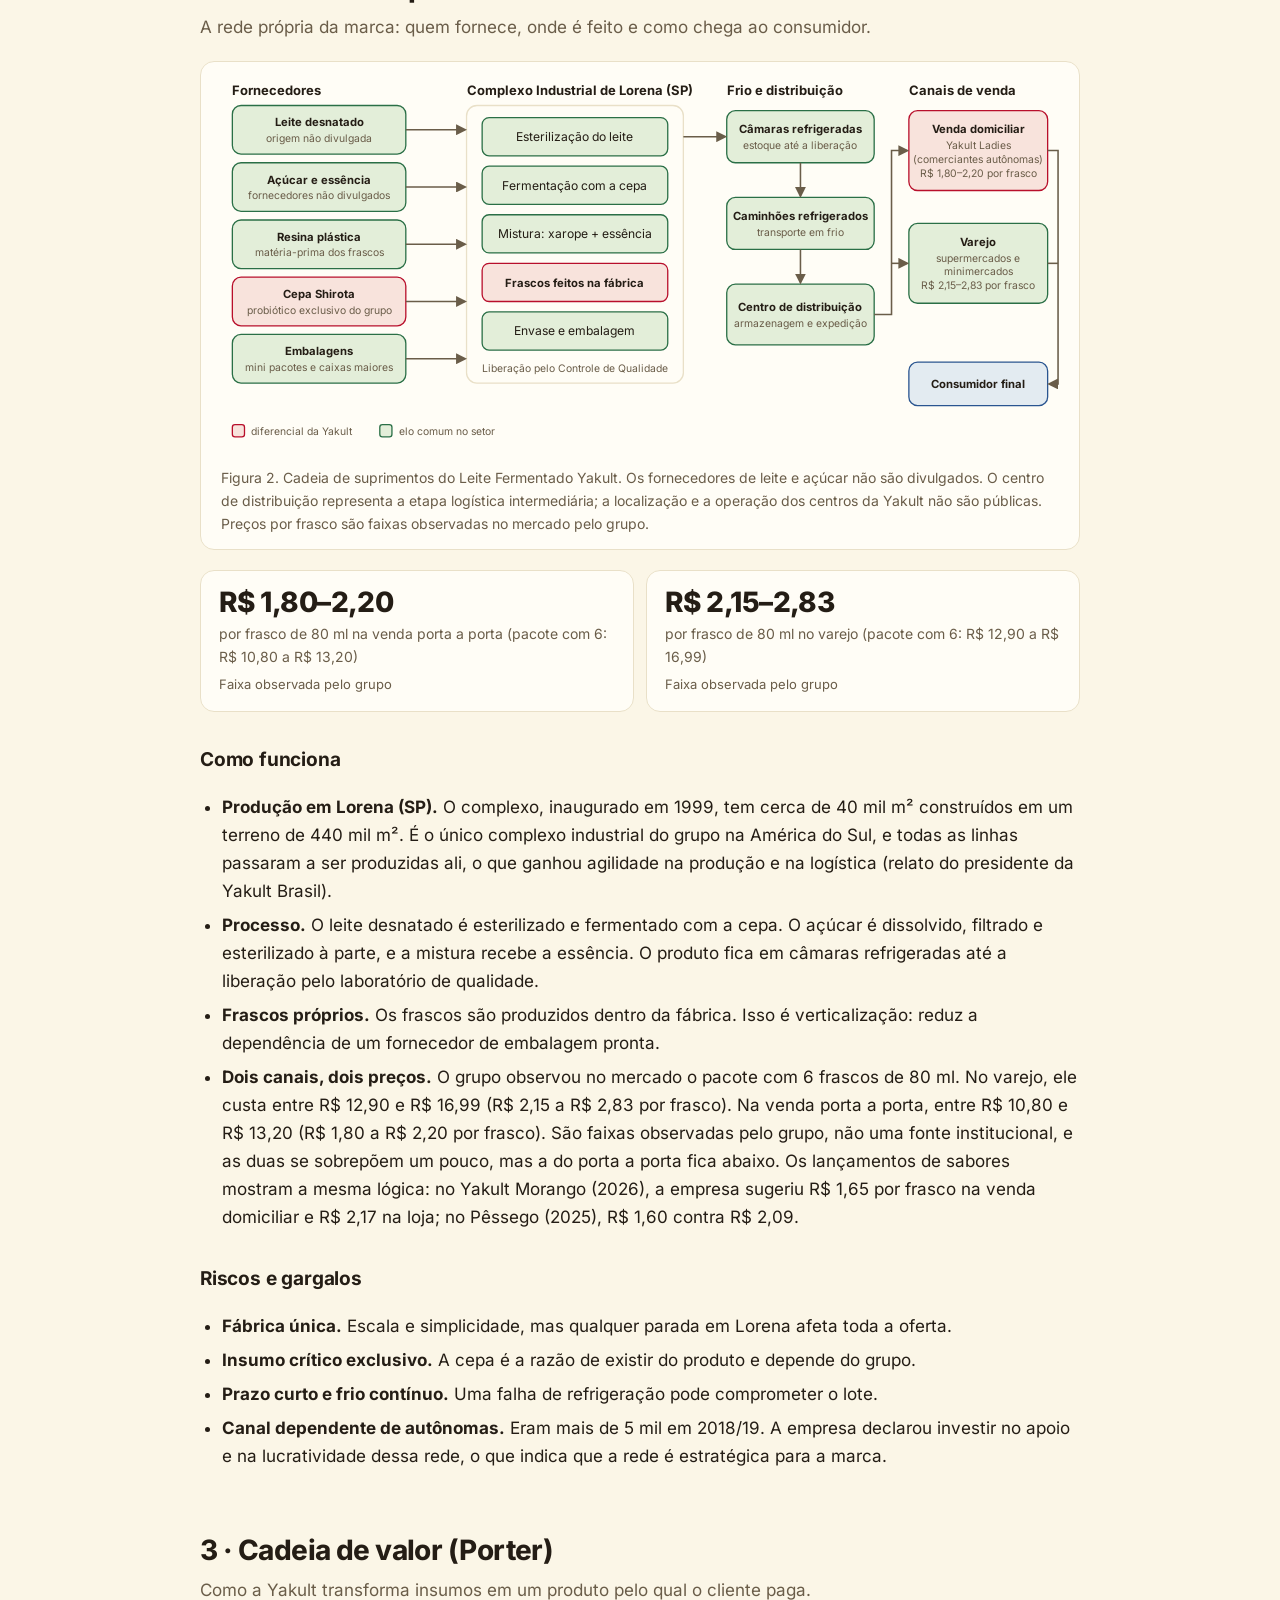
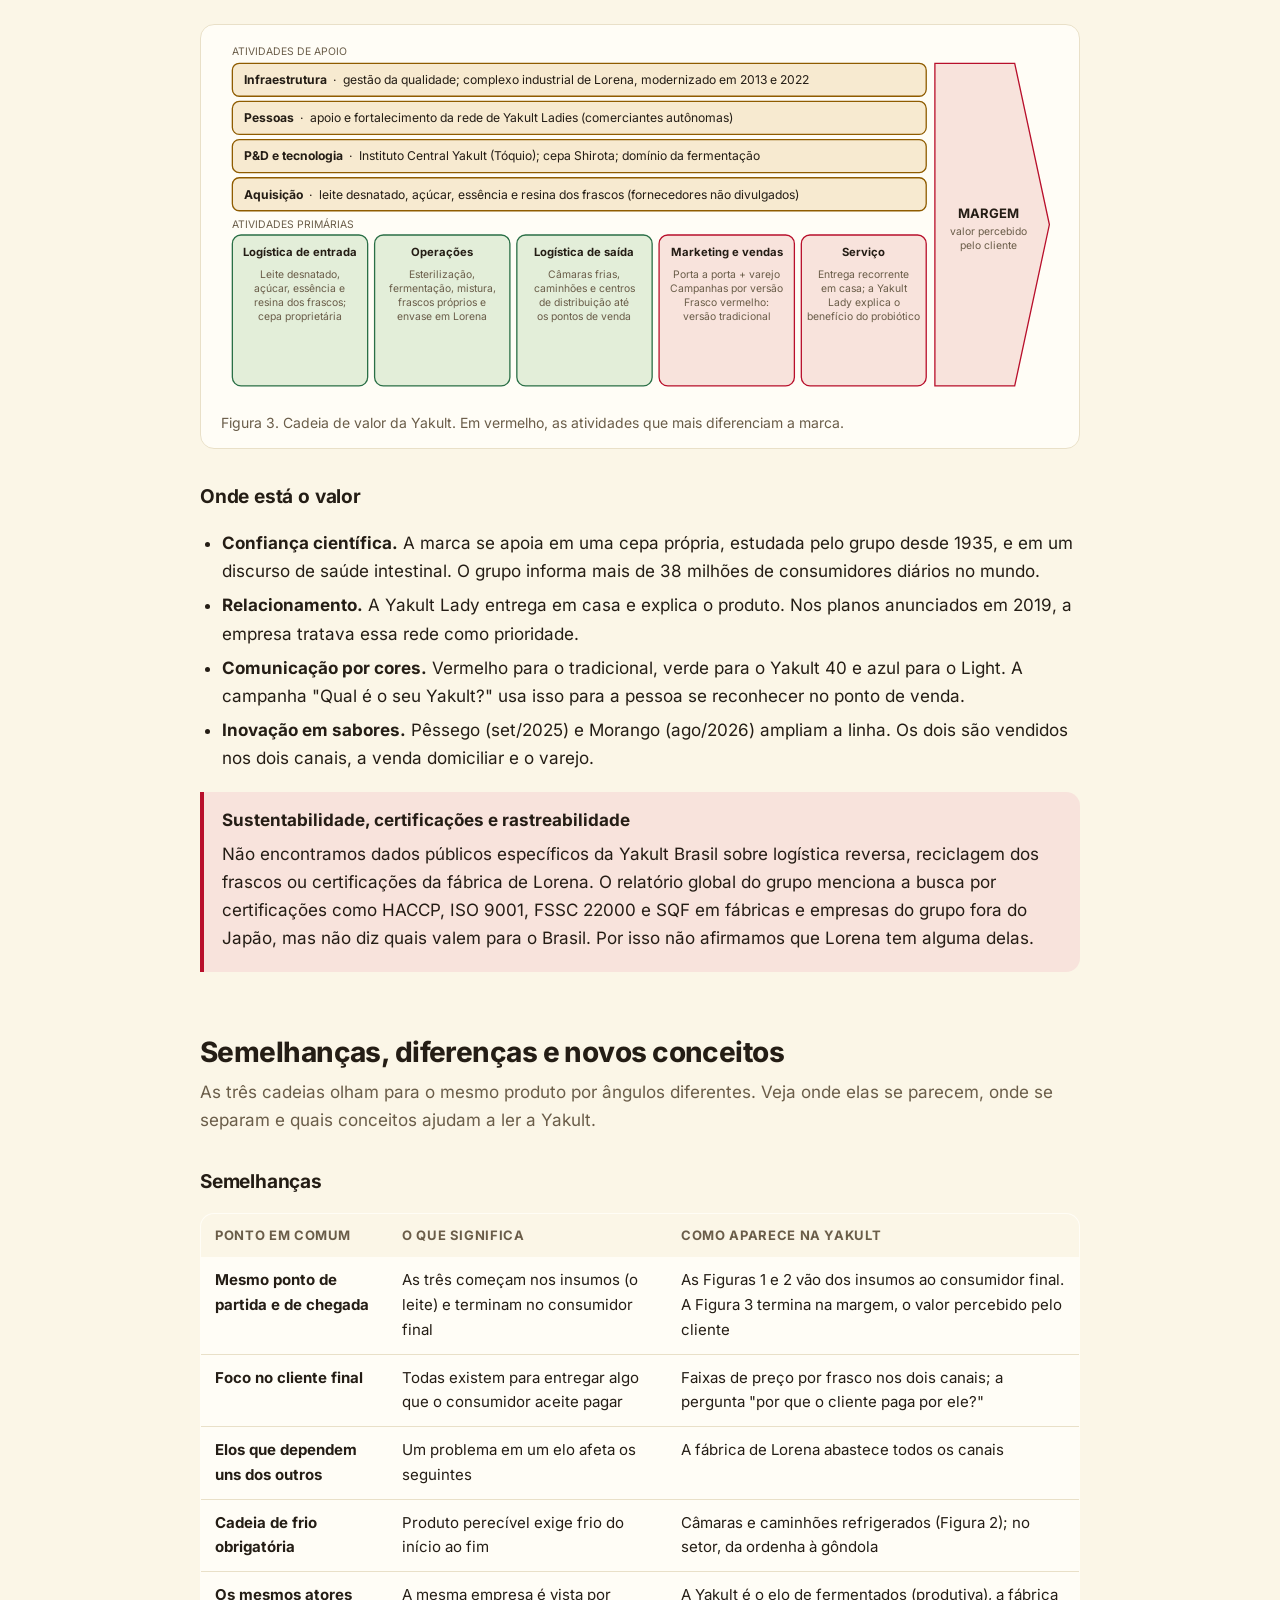
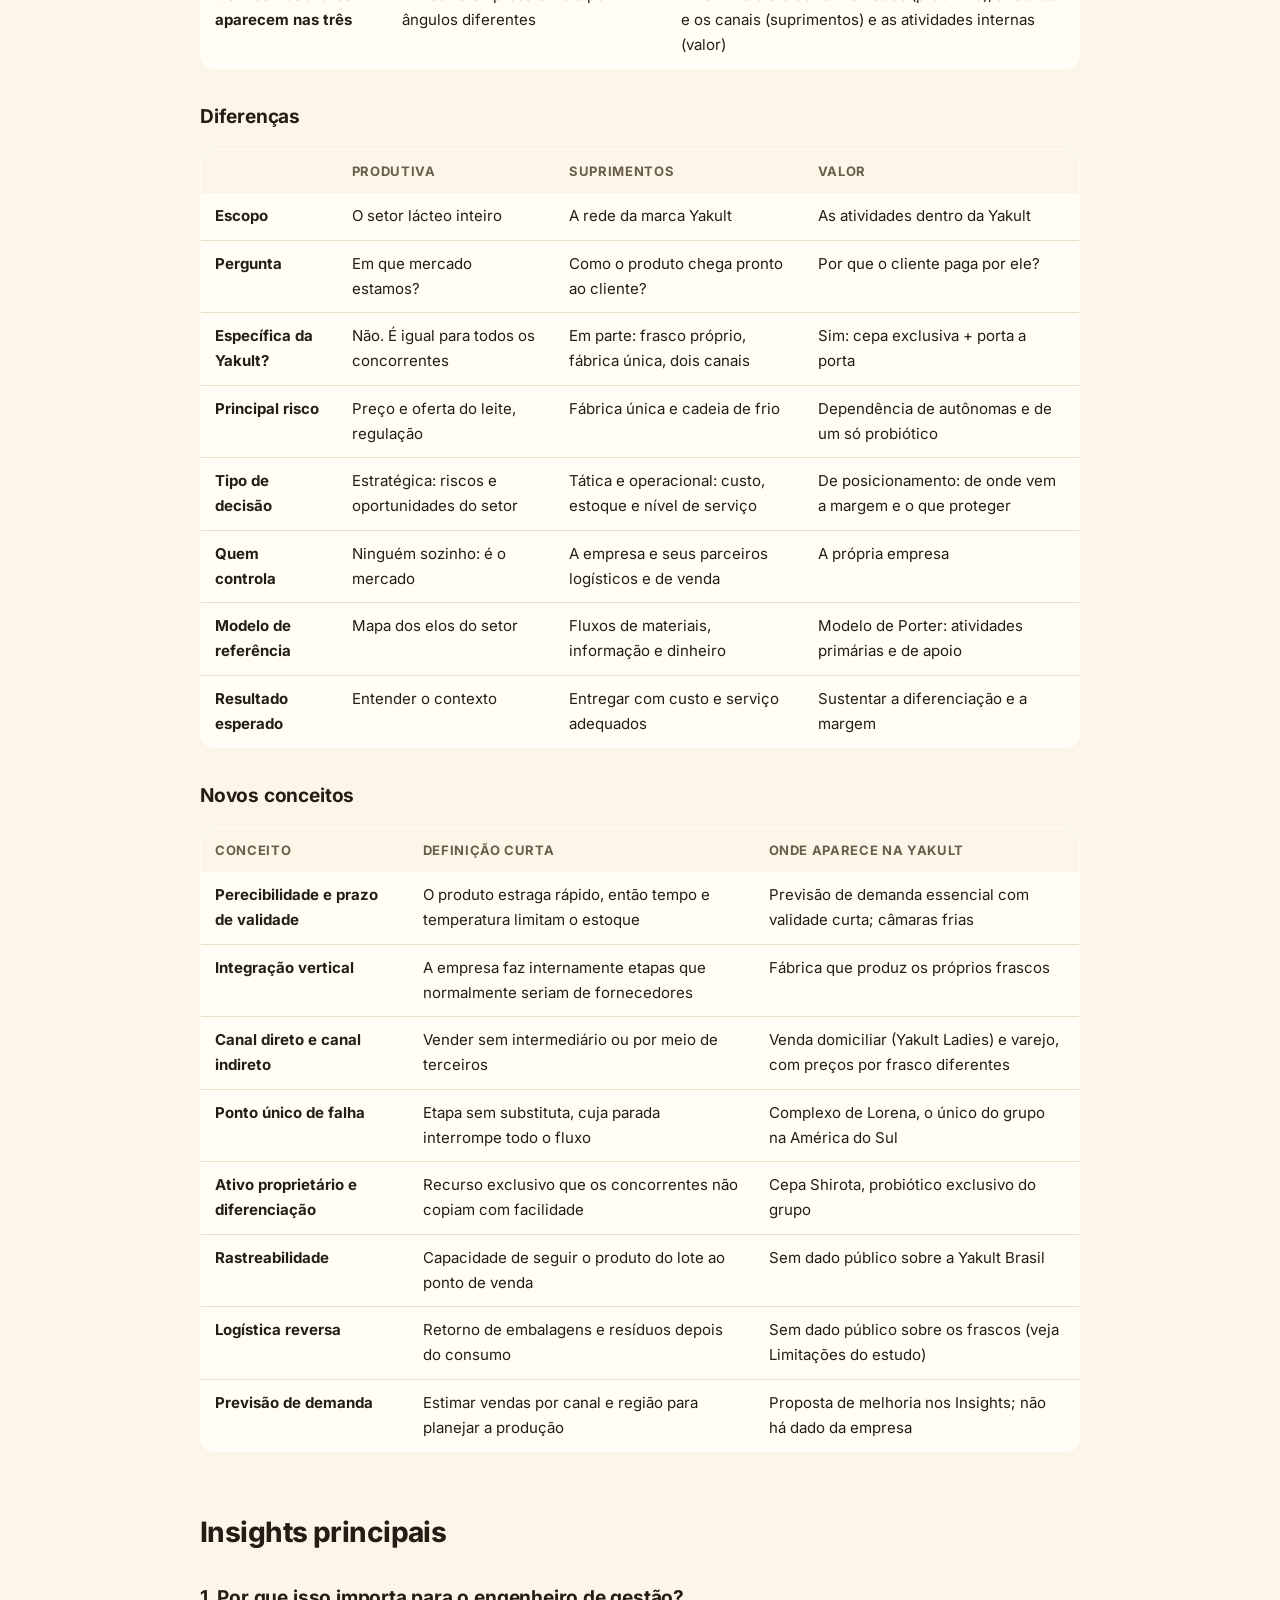
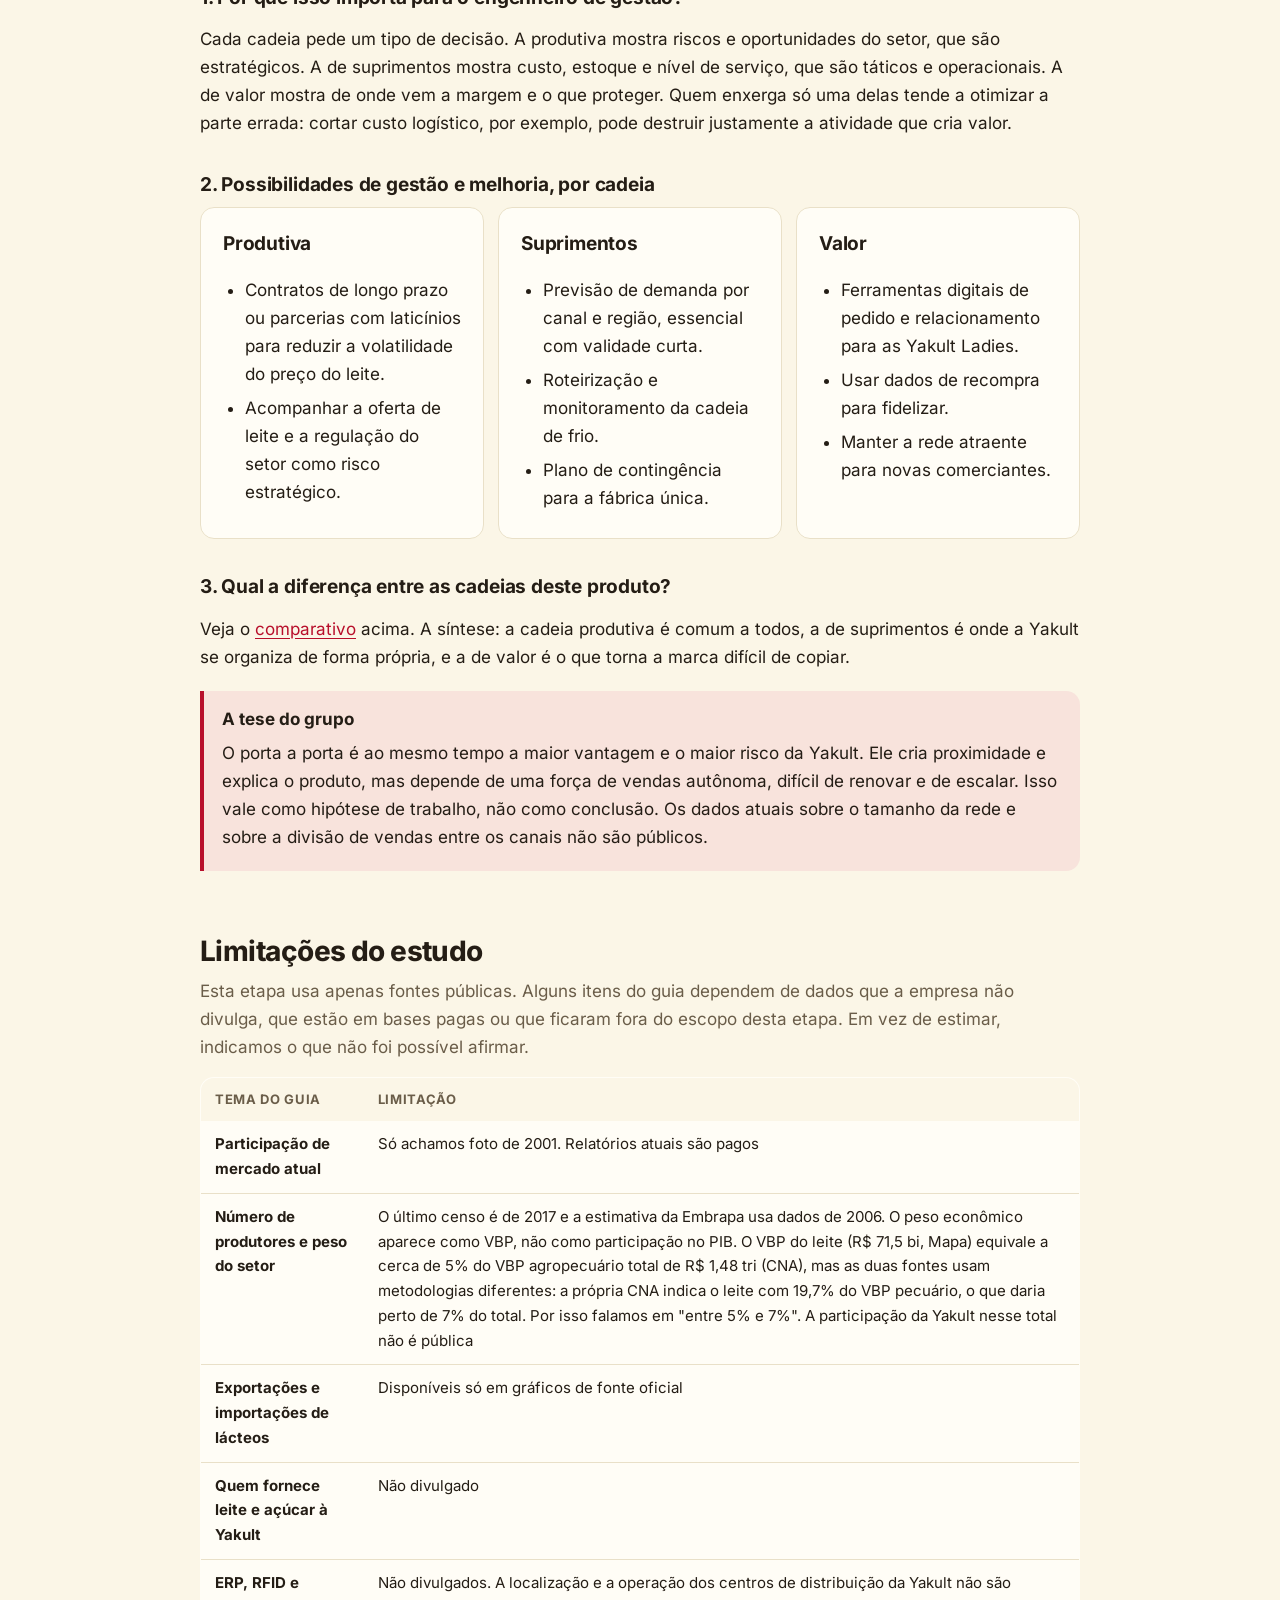
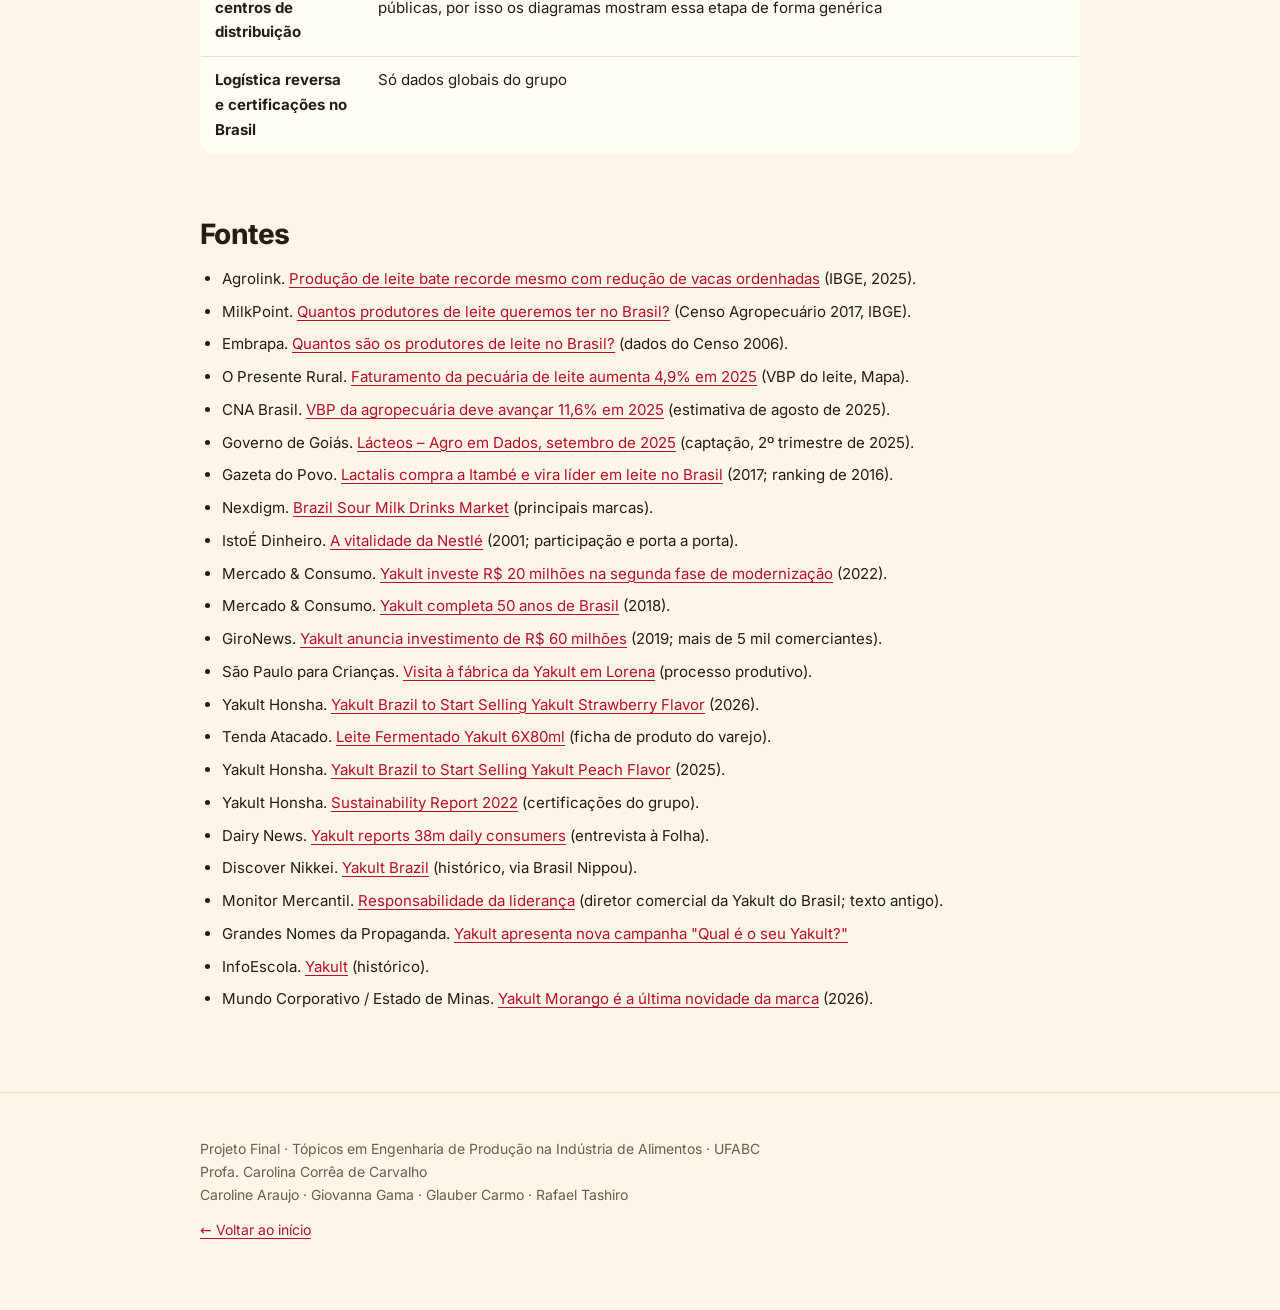
==== commit 06d806b1: "Publica a apresentação final (slides em imagem + PDF) e link 'Final' no menu Co-Authored-By: Claude " ====
--- a/etapa-1.html
+++ b/etapa-1.html
@@ -114,6 +114,7 @@
       <a href="etapa-2.html">Etapa 2</a>
       <a href="etapa-3.html">Etapa 3</a>
       <a href="etapa-4.html">Etapa 4</a>
+      <a href="apresentacao.html">Final</a>
     </nav>
   </div>
   <nav class="tabs" aria-label="Seções da Etapa 1">
--- a/assets/style.css
+++ b/assets/style.css
@@ -471,3 +471,10 @@
   .nav { font-size: 12px; gap: 0; }
   .nav a { padding: 5px 7px; }
 }
+
+/* Apresentação final: slides como imagens */
+.slides { display: grid; gap: 18px; margin-top: 18px; }
+.slides figure { margin: 0; }
+.slides img { display: block; width: 100%; height: auto; border-radius: 12px; border: 1px solid var(--line); background: #fff; }
+.slides figcaption { margin-top: 6px; font-size: 14px; color: var(--muted, #6b6259); }
+@media (min-width: 900px) { .slides { grid-template-columns: 1fr 1fr; } }
